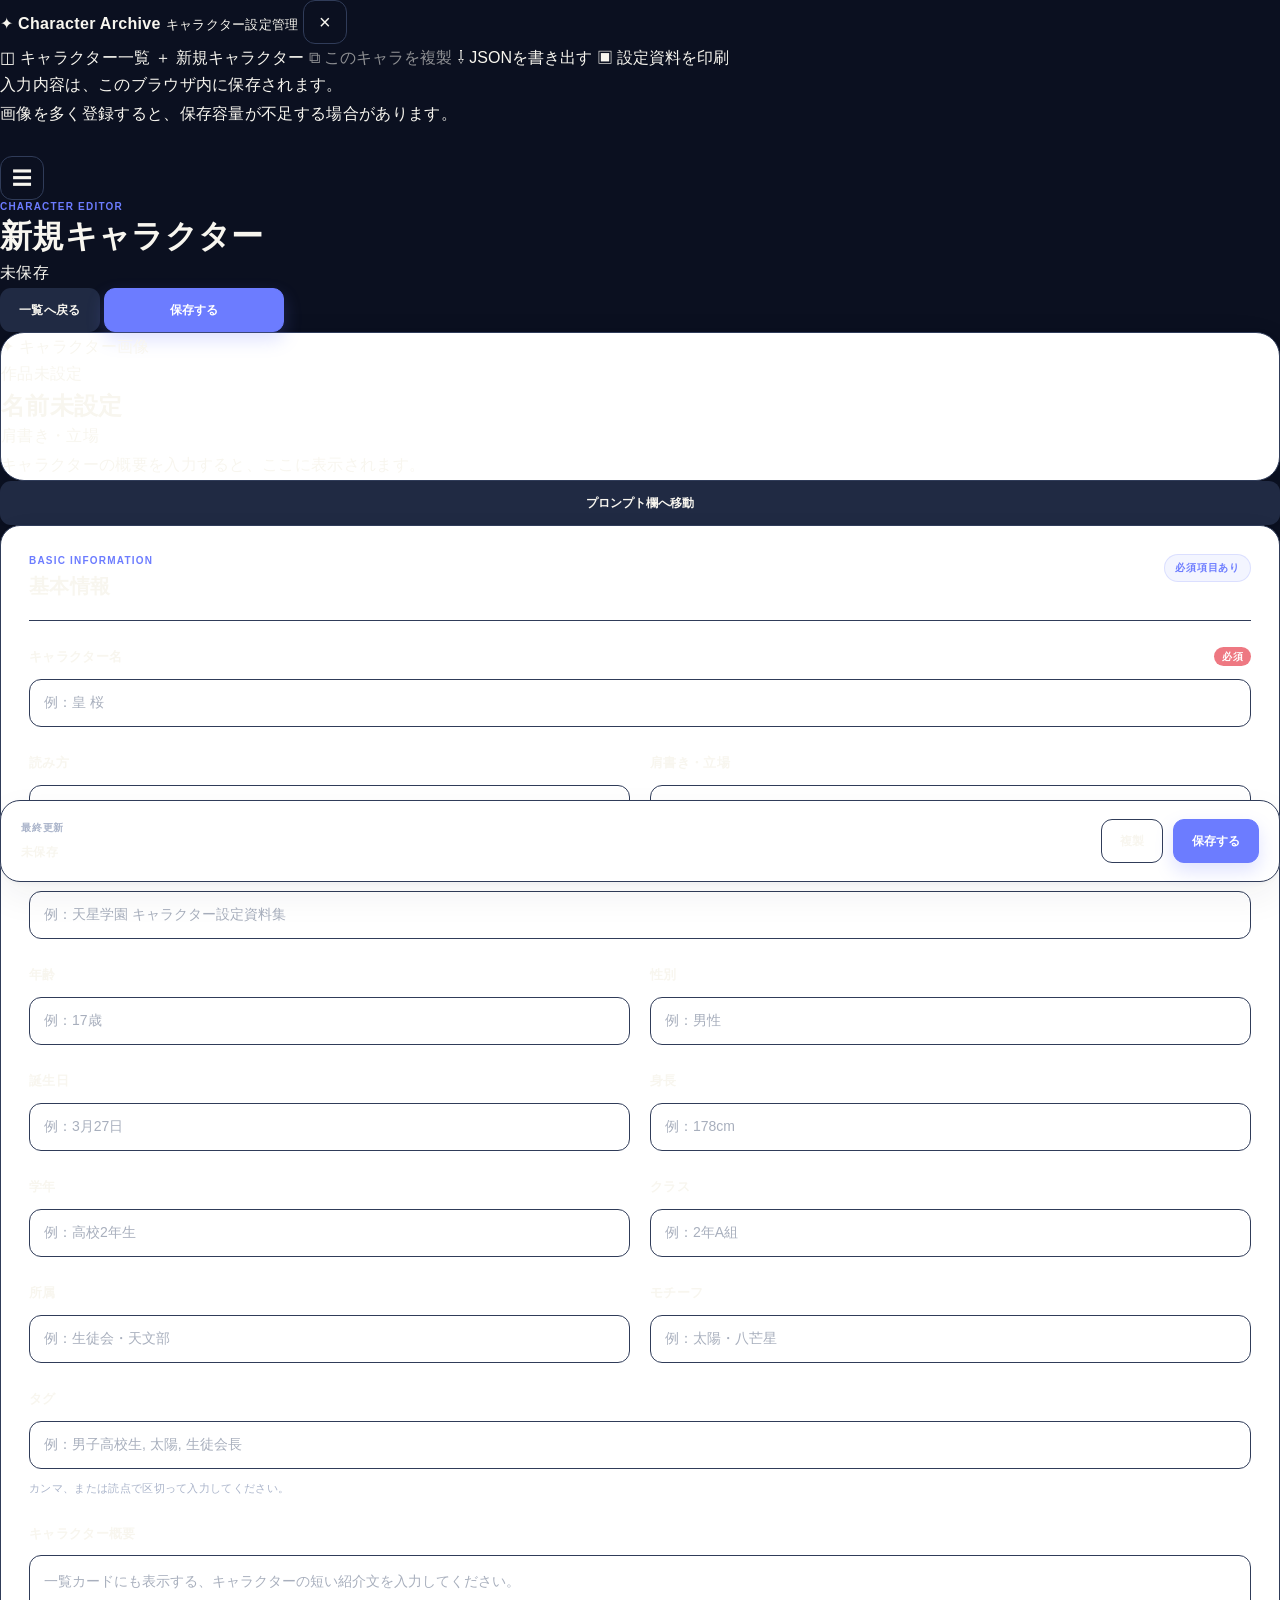
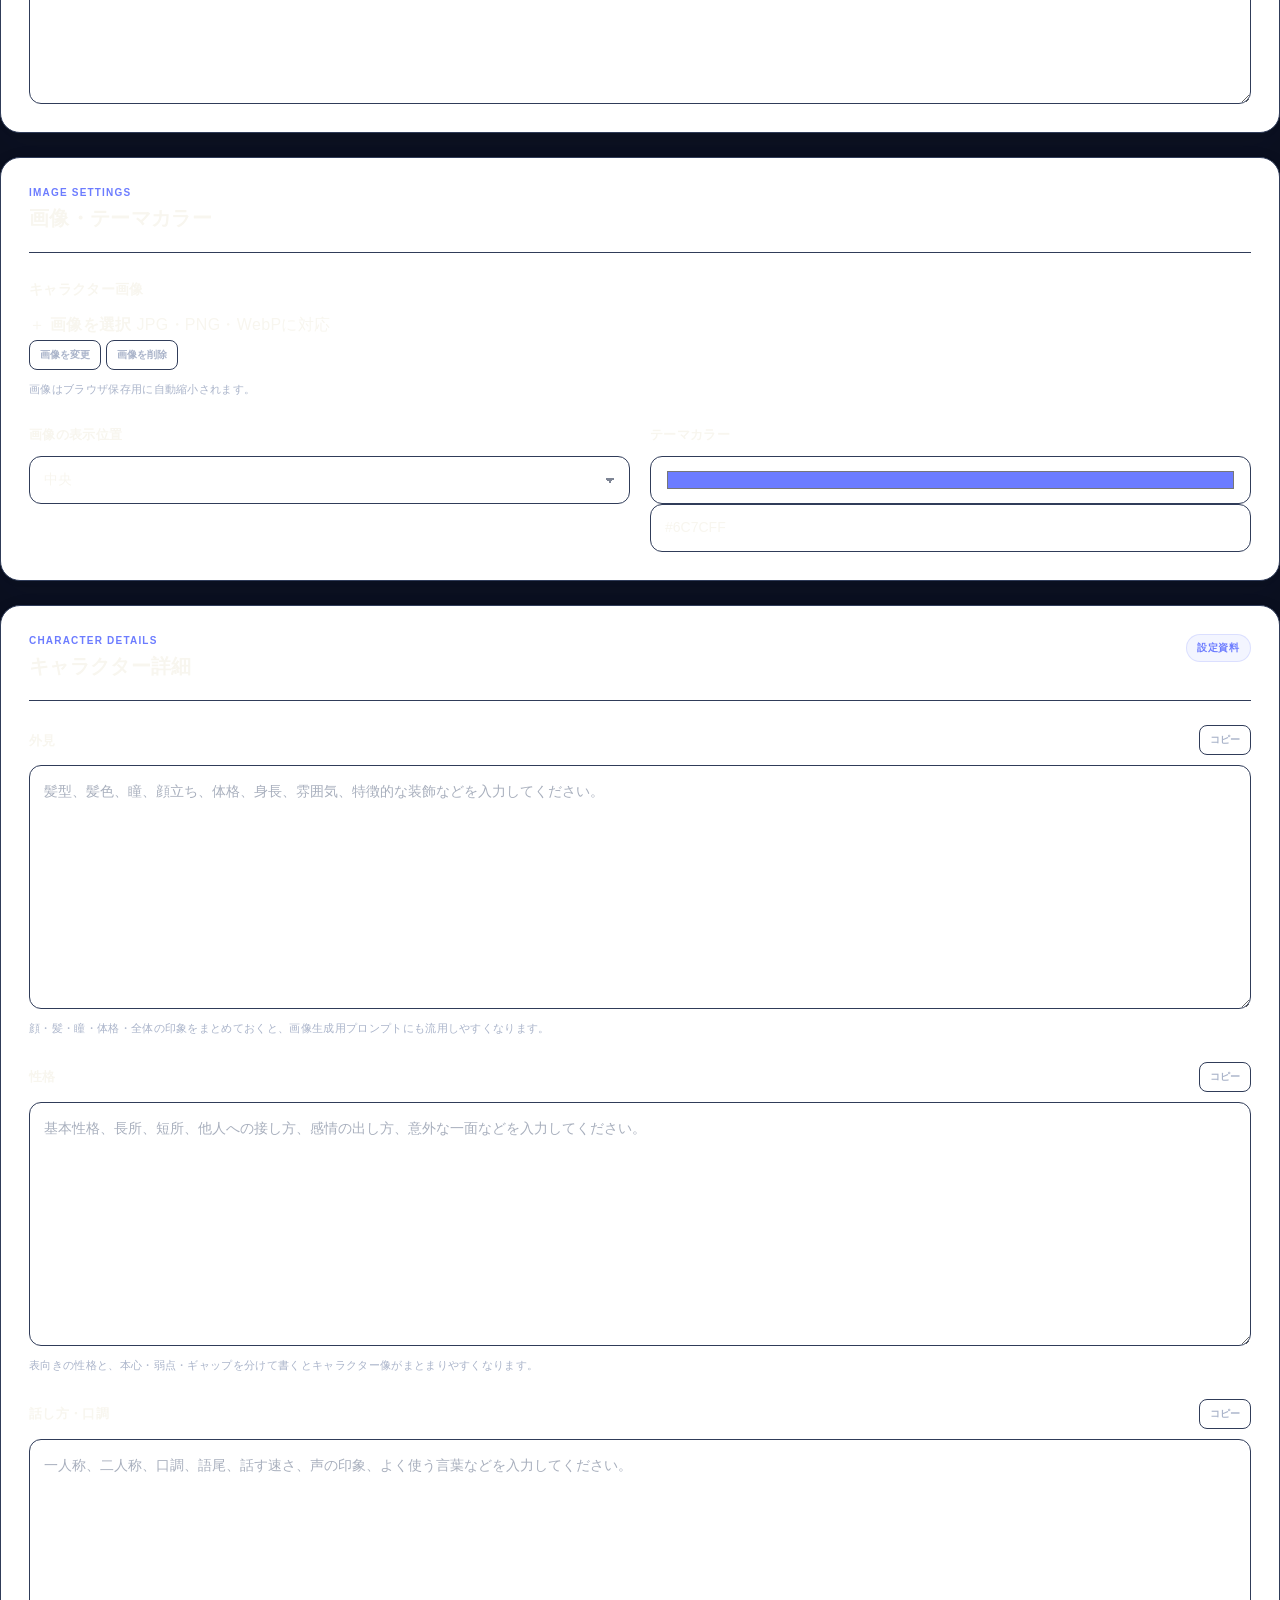
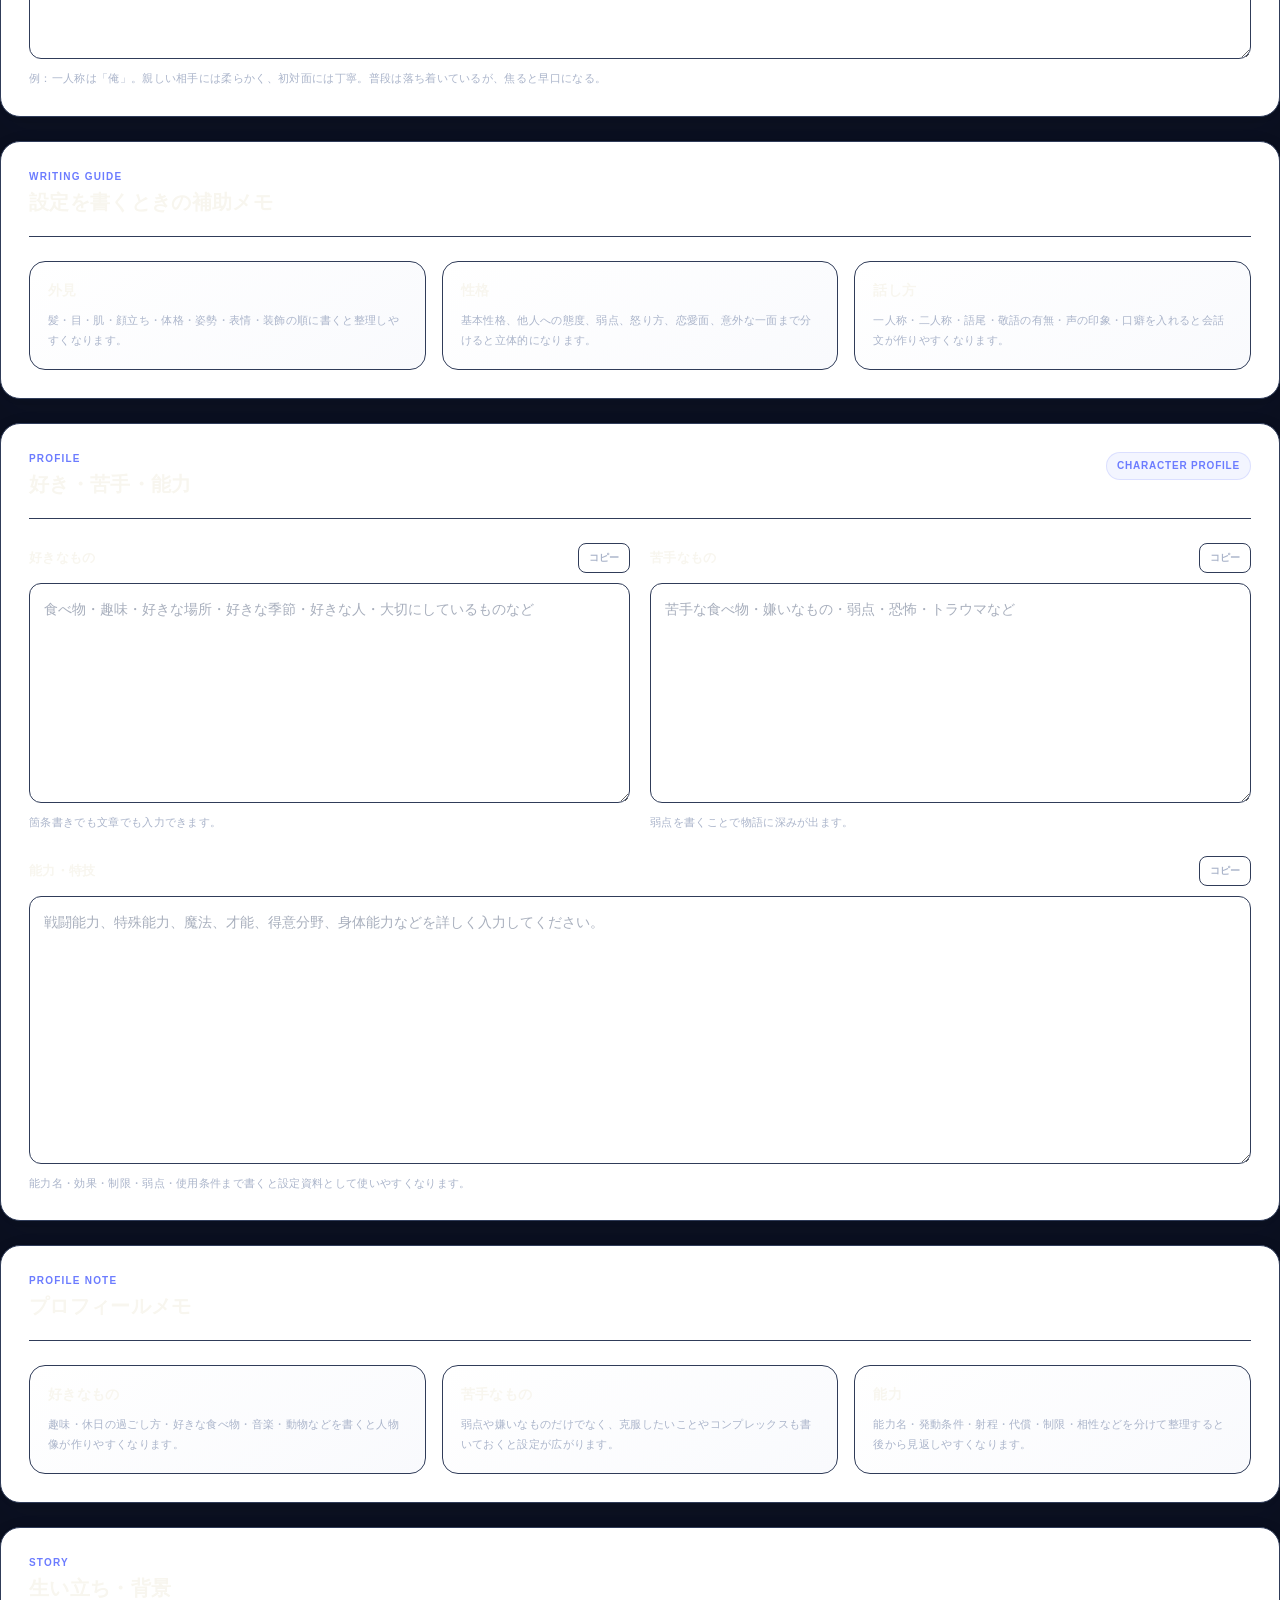
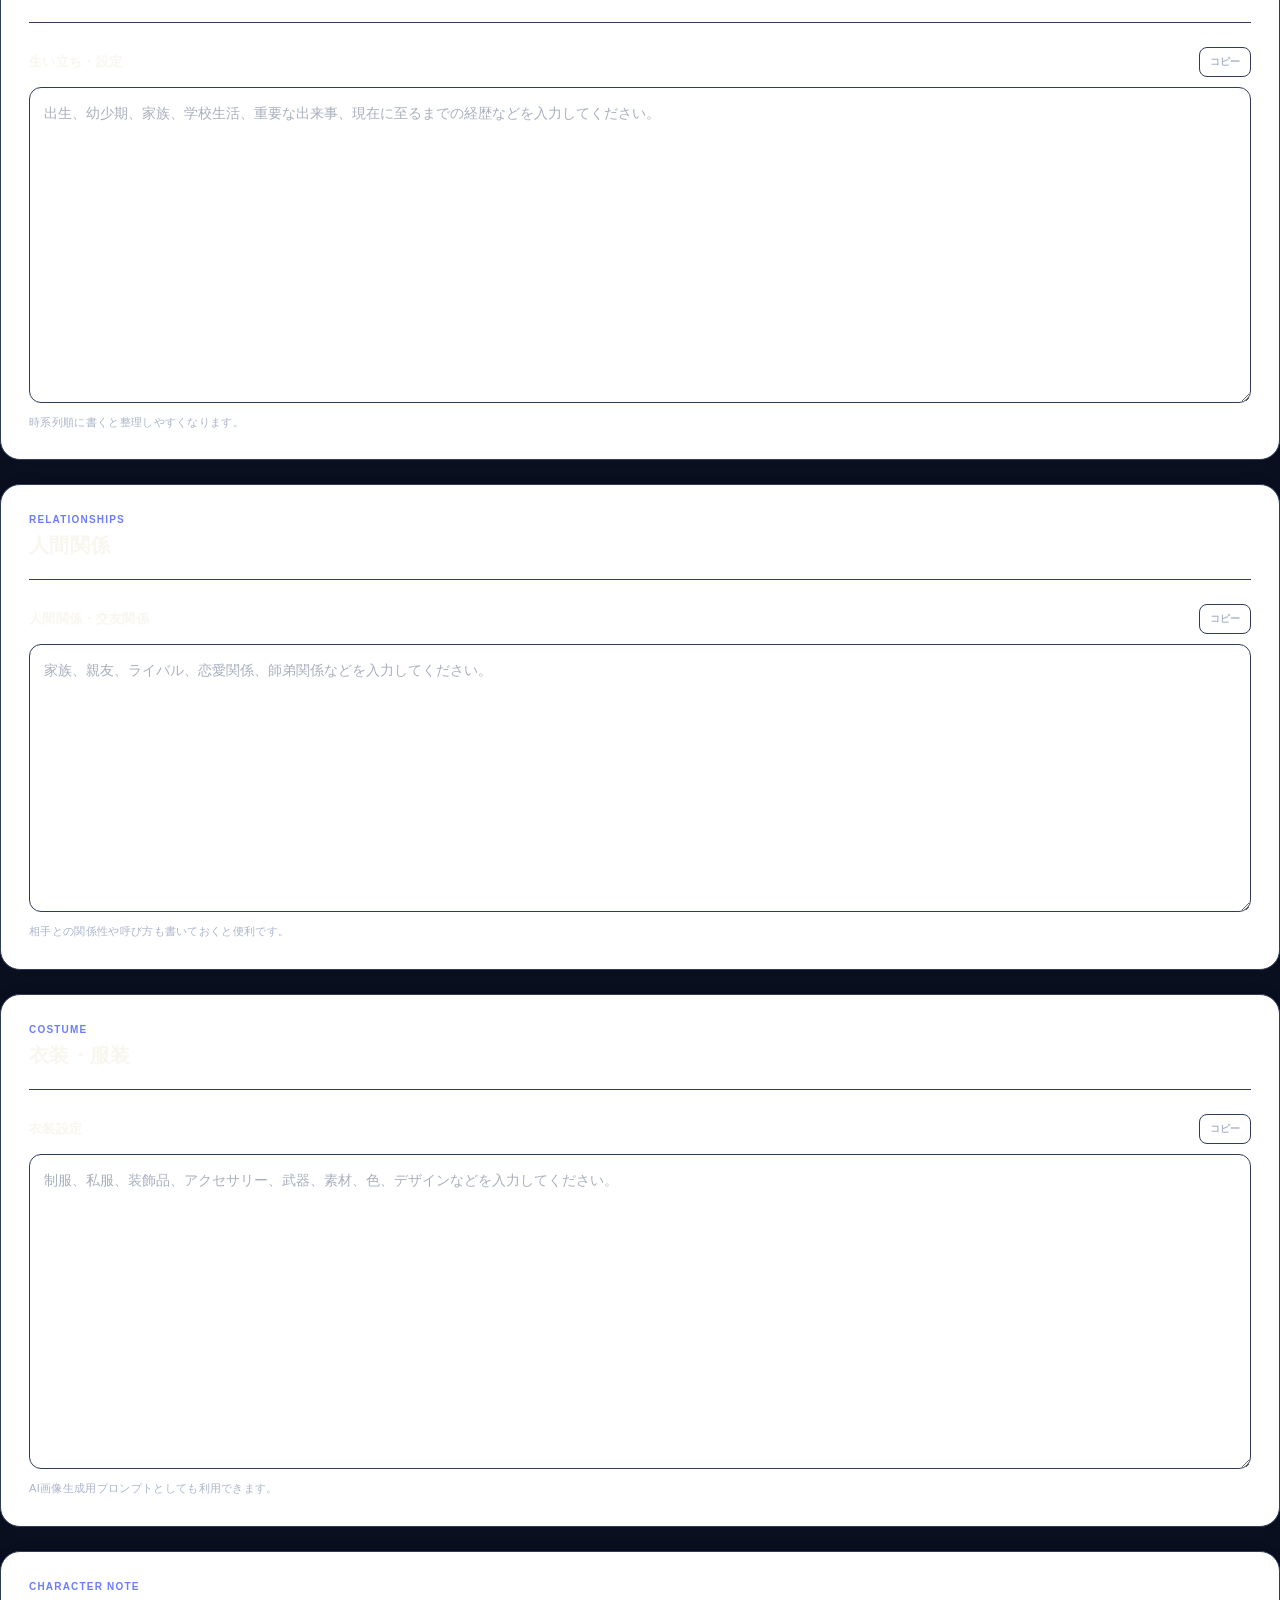
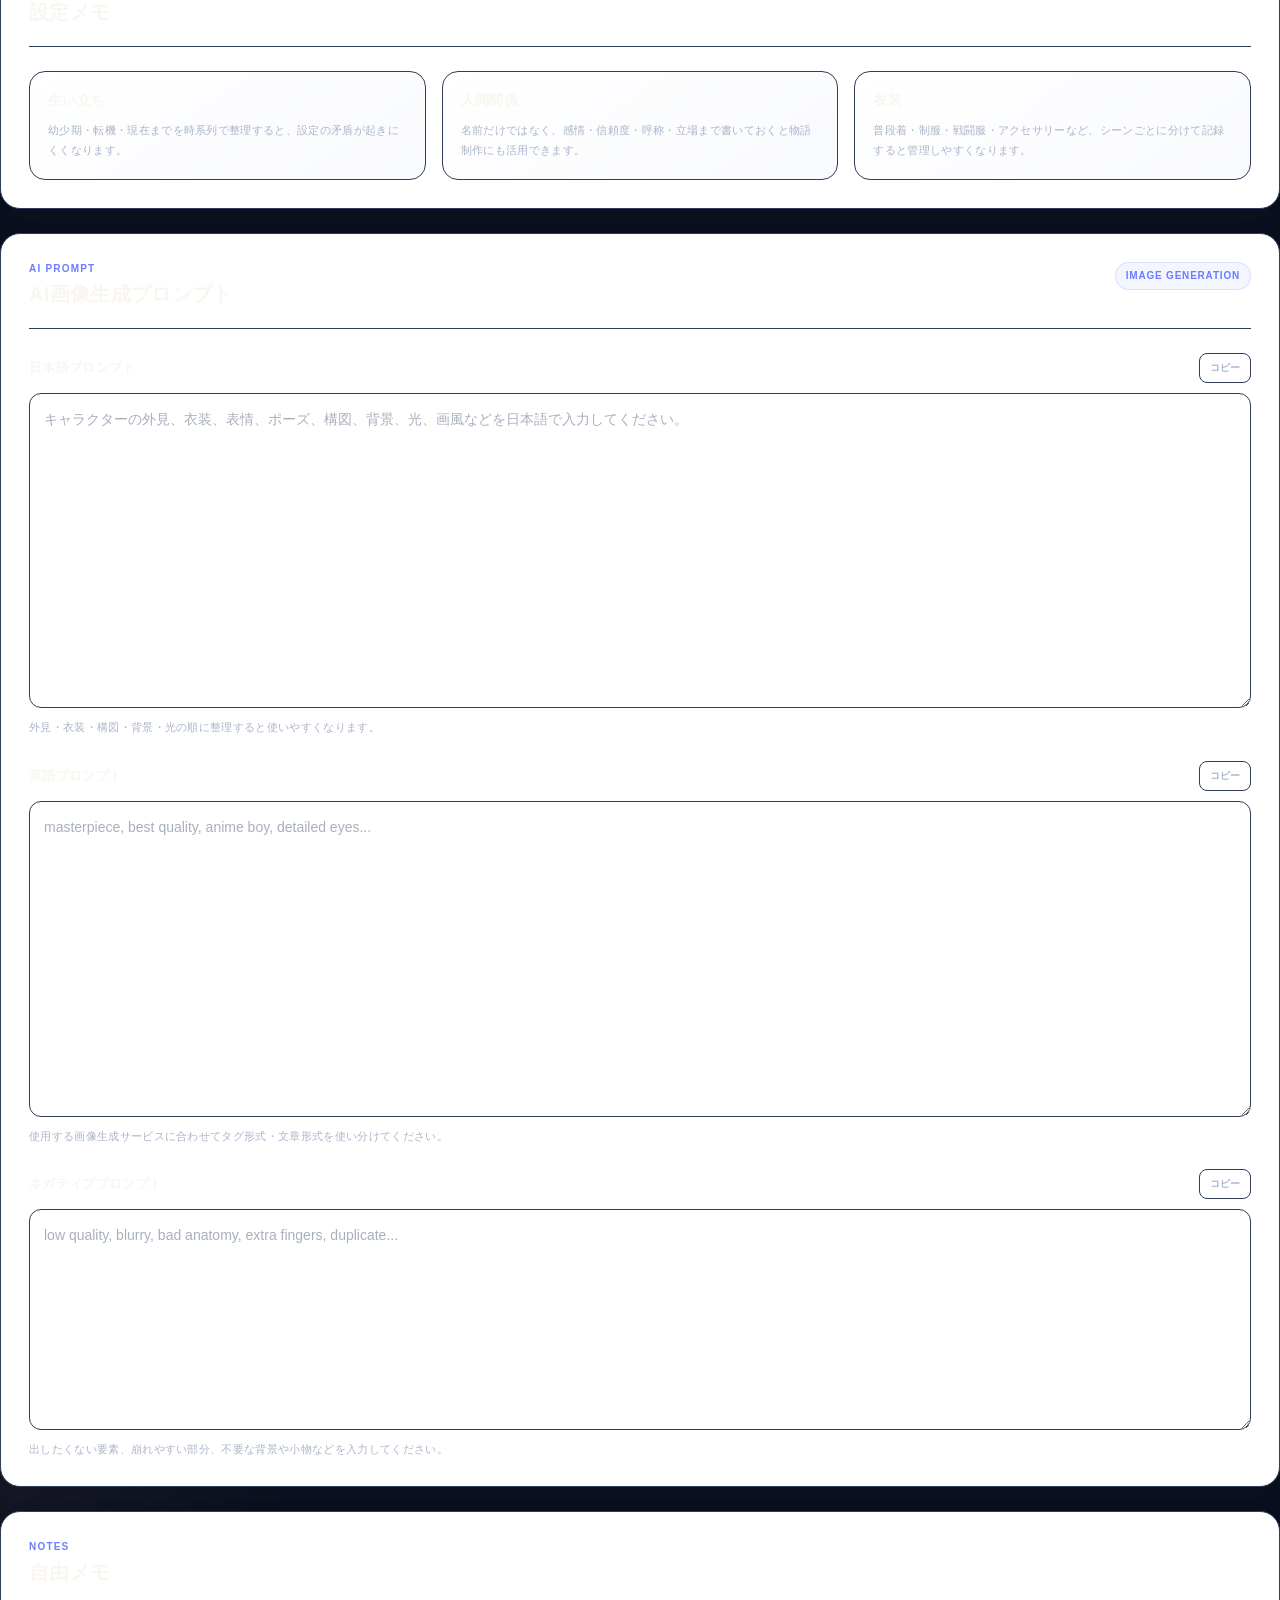
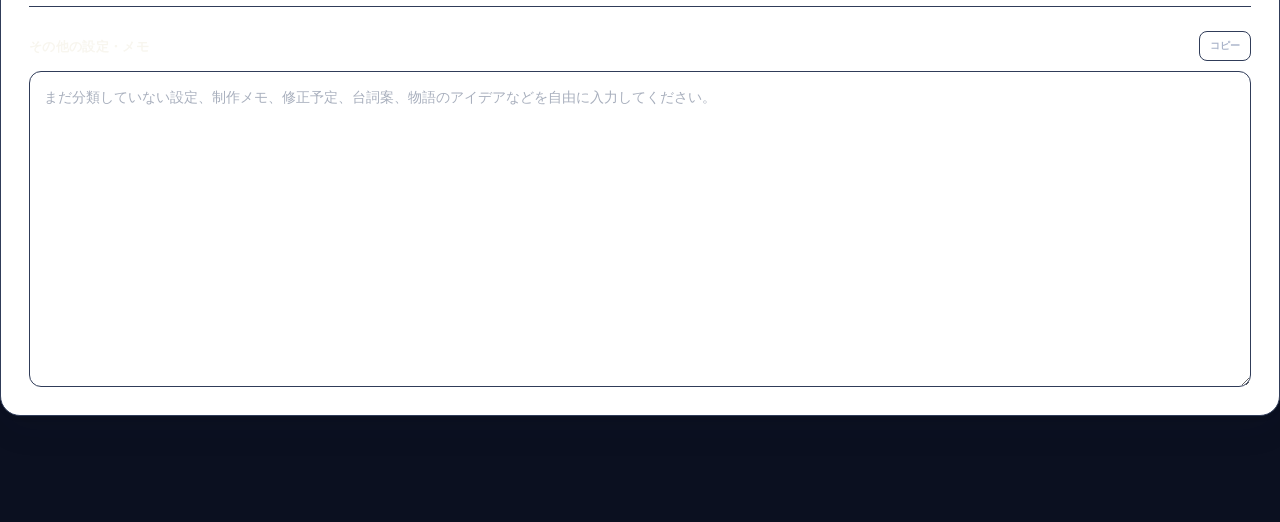
==== character.html @ 27a9863f "Initial commit" ====
<!DOCTYPE html>
<html lang="ja">
<head>
  <meta charset="UTF-8">

  <meta
    name="viewport"
    content="width=device-width, initial-scale=1.0"
  >

  <meta
    name="description"
    content="キャラクター設定を登録・編集・管理するためのローカルWebアプリです。"
  >

  <title>キャラクター編集 | Character Archive</title>

  <link
    rel="stylesheet"
    href="css/reset.css"
  >

  <link
    rel="stylesheet"
    href="css/common.css"
  >

  <link
    rel="stylesheet"
    href="css/character.css"
  >
</head>

<body>
  <div class="app">
    <!-- ======================================
         Sidebar
    ======================================= -->

    <aside
      class="sidebar"
      id="sidebar"
      aria-label="メインメニュー"
    >
      <div class="sidebar__header">
        <a
          class="brand"
          href="index.html"
          aria-label="キャラクター一覧へ戻る"
        >
          <span
            class="brand__mark"
            aria-hidden="true"
          >
            ✦
          </span>

          <span class="brand__text">
            <strong>
              Character Archive
            </strong>

            <small>
              キャラクター設定管理
            </small>
          </span>
        </a>

        <button
          class="icon-button sidebar__close"
          id="sidebarClose"
          type="button"
          aria-label="メニューを閉じる"
        >
          ×
        </button>
      </div>

      <nav class="sidebar__nav">
        <a
          class="sidebar__link"
          href="index.html"
        >
          <span
            class="sidebar__icon"
            aria-hidden="true"
          >
            ◫
          </span>

          <span>
            キャラクター一覧
          </span>
        </a>

        <button
          class="sidebar__link sidebar__button is-active"
          type="button"
          data-new-character
        >
          <span
            class="sidebar__icon"
            aria-hidden="true"
          >
            ＋
          </span>

          <span>
            新規キャラクター
          </span>
        </button>

        <button
          class="sidebar__link sidebar__button"
          id="duplicateButton"
          type="button"
        >
          <span
            class="sidebar__icon"
            aria-hidden="true"
          >
            ⧉
          </span>

          <span>
            このキャラを複製
          </span>
        </button>

        <button
          class="sidebar__link sidebar__button"
          id="exportCharacterButton"
          type="button"
        >
          <span
            class="sidebar__icon"
            aria-hidden="true"
          >
            ⇩
          </span>

          <span>
            JSONを書き出す
          </span>
        </button>

        <button
          class="sidebar__link sidebar__button"
          id="printButton"
          type="button"
        >
          <span
            class="sidebar__icon"
            aria-hidden="true"
          >
            ▣
          </span>

          <span>
            設定資料を印刷
          </span>
        </button>
      </nav>

      <div class="sidebar__note">
        <p>
          入力内容は、このブラウザ内に保存されます。
        </p>

        <p>
          画像を多く登録すると、保存容量が不足する場合があります。
        </p>
      </div>
    </aside>

    <button
      class="sidebar-overlay"
      id="sidebarOverlay"
      type="button"
      aria-label="メニューを閉じる"
    ></button>

    <!-- ======================================
         Main
    ======================================= -->

    <main class="main character-main">
      <!-- ====================================
           Header
      ===================================== -->

      <header class="editor-header">
        <div class="editor-header__left">
          <button
            class="icon-button topbar__menu"
            id="sidebarOpen"
            type="button"
            aria-label="メニューを開く"
          >
            ☰
          </button>

          <div>
            <p class="eyebrow">
              CHARACTER EDITOR
            </p>

            <h1 id="pageTitle">
              新規キャラクター
            </h1>

            <p
              class="editor-header__status"
              id="saveStatus"
              aria-live="polite"
            >
              未保存
            </p>
          </div>
        </div>

        <div class="editor-header__actions">
          <a
            class="button button--secondary"
            href="index.html"
          >
            一覧へ戻る
          </a>

          <button
            class="button button--primary button--large"
            id="saveButton"
            type="submit"
            form="characterForm"
          >
            保存する
          </button>
        </div>
      </header>

      <!-- ====================================
           Editor Layout
      ===================================== -->

      <div class="editor-layout">
        <!-- ==================================
             Preview
        =================================== -->

        <aside class="preview-panel">
          <div class="preview-card card">
            <div class="preview-card__image">
              <img
                id="imagePreview"
                src=""
                alt=""
                hidden
              >

              <div
                class="preview-card__placeholder"
                id="imagePlaceholder"
                aria-hidden="true"
              >
                <span
                  class="preview-card__placeholder-icon"
                  id="previewInitial"
                >
                  ✦
                </span>

                <span>
                  キャラクター画像
                </span>
              </div>

              <span
                class="preview-card__color"
                id="themeColorPreview"
                aria-hidden="true"
              ></span>
            </div>

            <div class="preview-card__body">
              <p
                class="preview-card__work"
                id="workPreview"
              >
                作品未設定
              </p>

              <h2 id="namePreview">
                名前未設定
              </h2>

              <p
                class="preview-card__title"
                id="titlePreview"
              >
                肩書き・立場
              </p>

              <p
                class="preview-card__summary"
                id="summaryPreview"
              >
                キャラクターの概要を入力すると、ここに表示されます。
              </p>

              <div
                class="preview-card__tags"
                id="tagPreview"
              ></div>
            </div>
          </div>

          <div class="preview-actions">
            <button
              class="button button--secondary w-full"
              id="scrollToPromptButton"
              type="button"
            >
              プロンプト欄へ移動
            </button>
          </div>
        </aside>

        <!-- ==================================
             Form
        =================================== -->

        <form
          class="character-form"
          id="characterForm"
          novalidate
        >
          <input
            id="characterId"
            name="id"
            type="hidden"
          >

          <!-- ================================
               Basic Information
          ================================= -->

          <section
            class="form-section card"
            id="basicSection"
          >
            <div class="form-section__header">
              <div>
                <p class="eyebrow">
                  BASIC INFORMATION
                </p>

                <h2>
                  基本情報
                </h2>
              </div>

              <span class="badge badge--gold">
                必須項目あり
              </span>
            </div>

            <div class="form-grid">
              <div class="field form-grid__wide">
                <label
                  class="field__label"
                  for="name"
                >
                  <span>
                    キャラクター名
                  </span>

                  <em>
                    必須
                  </em>
                </label>

                <input
                  id="name"
                  name="name"
                  type="text"
                  maxlength="100"
                  autocomplete="off"
                  placeholder="例：皇 桜"
                  required
                >

                <p
                  class="field__error"
                  id="nameError"
                  hidden
                >
                  キャラクター名を入力してください。
                </p>
              </div>

              <div class="field">
                <label
                  class="field__label"
                  for="reading"
                >
                  読み方
                </label>

                <input
                  id="reading"
                  name="reading"
                  type="text"
                  maxlength="100"
                  autocomplete="off"
                  placeholder="例：すめらぎ さくら"
                >
              </div>

              <div class="field">
                <label
                  class="field__label"
                  for="title"
                >
                  肩書き・立場
                </label>

                <input
                  id="title"
                  name="title"
                  type="text"
                  maxlength="120"
                  autocomplete="off"
                  placeholder="例：天星学園 2年生"
                >
              </div>

              <div class="field form-grid__wide">
                <label
                  class="field__label"
                  for="work"
                >
                  作品・シリーズ名
                </label>

                <input
                  id="work"
                  name="work"
                  type="text"
                  maxlength="120"
                  autocomplete="off"
                  placeholder="例：天星学園 キャラクター設定資料集"
                >
              </div>

              <div class="field">
                <label
                  class="field__label"
                  for="age"
                >
                  年齢
                </label>

                <input
                  id="age"
                  name="age"
                  type="text"
                  maxlength="30"
                  autocomplete="off"
                  placeholder="例：17歳"
                >
              </div>

              <div class="field">
                <label
                  class="field__label"
                  for="gender"
                >
                  性別
                </label>

                <input
                  id="gender"
                  name="gender"
                  type="text"
                  maxlength="50"
                  autocomplete="off"
                  placeholder="例：男性"
                >
              </div>

              <div class="field">
                <label
                  class="field__label"
                  for="birthday"
                >
                  誕生日
                </label>

                <input
                  id="birthday"
                  name="birthday"
                  type="text"
                  maxlength="50"
                  autocomplete="off"
                  placeholder="例：3月27日"
                >
              </div>

              <div class="field">
                <label
                  class="field__label"
                  for="height"
                >
                  身長
                </label>

                <input
                  id="height"
                  name="height"
                  type="text"
                  maxlength="50"
                  autocomplete="off"
                  placeholder="例：178cm"
                >
              </div>

              <div class="field">
                <label
                  class="field__label"
                  for="schoolYear"
                >
                  学年
                </label>

                <input
                  id="schoolYear"
                  name="schoolYear"
                  type="text"
                  maxlength="50"
                  autocomplete="off"
                  placeholder="例：高校2年生"
                >
              </div>

              <div class="field">
                <label
                  class="field__label"
                  for="className"
                >
                  クラス
                </label>

                <input
                  id="className"
                  name="className"
                  type="text"
                  maxlength="50"
                  autocomplete="off"
                  placeholder="例：2年A組"
                >
              </div>

              <div class="field">
                <label
                  class="field__label"
                  for="affiliation"
                >
                  所属
                </label>

                <input
                  id="affiliation"
                  name="affiliation"
                  type="text"
                  maxlength="100"
                  autocomplete="off"
                  placeholder="例：生徒会・天文部"
                >
              </div>

              <div class="field">
                <label
                  class="field__label"
                  for="motif"
                >
                  モチーフ
                </label>

                <input
                  id="motif"
                  name="motif"
                  type="text"
                  maxlength="100"
                  autocomplete="off"
                  placeholder="例：太陽・八芒星"
                >
              </div>

              <div class="field form-grid__wide">
                <label
                  class="field__label"
                  for="tags"
                >
                  タグ
                </label>

                <input
                  id="tags"
                  name="tags"
                  type="text"
                  maxlength="300"
                  autocomplete="off"
                  placeholder="例：男子高校生, 太陽, 生徒会長"
                >

                <p class="field__note">
                  カンマ、または読点で区切って入力してください。
                </p>
              </div>

              <div class="field form-grid__wide">
                <label
                  class="field__label"
                  for="summary"
                >
                  キャラクター概要
                </label>

                <textarea
                  id="summary"
                  name="summary"
                  rows="5"
                  maxlength="1000"
                  placeholder="一覧カードにも表示する、キャラクターの短い紹介文を入力してください。"
                ></textarea>
              </div>
            </div>
          </section>

          <!-- ================================
               Image Settings
          ================================= -->

          <section
            class="form-section card"
            id="imageSection"
          >
            <div class="form-section__header">
              <div>
                <p class="eyebrow">
                  IMAGE SETTINGS
                </p>

                <h2>
                  画像・テーマカラー
                </h2>
              </div>
            </div>

            <div class="form-grid">
              <div class="field form-grid__wide">
                <span class="field__label">
                  キャラクター画像
                </span>

                <div class="image-uploader">
                  <label
                    class="image-uploader__dropzone"
                    id="imageDropzone"
                    for="imageInput"
                  >
                    <span
                      class="image-uploader__icon"
                      aria-hidden="true"
                    >
                      ＋
                    </span>

                    <strong>
                      画像を選択
                    </strong>

                    <span>
                      JPG・PNG・WebPに対応
                    </span>
                  </label>

                  <input
                    id="imageInput"
                    name="imageFile"
                    type="file"
                    accept="image/jpeg,image/png,image/webp"
                    hidden
                  >

                  <div class="image-uploader__actions">
                    <button
                      class="mini-button"
                      id="changeImageButton"
                      type="button"
                    >
                      画像を変更
                    </button>

                    <button
                      class="mini-button"
                      id="removeImageButton"
                      type="button"
                    >
                      画像を削除
                    </button>
                  </div>
                </div>

                <input
                  id="image"
                  name="image"
                  type="hidden"
                >

                <p class="field__note">
                  画像はブラウザ保存用に自動縮小されます。
                </p>
              </div>

              <div class="field">
                <label
                  class="field__label"
                  for="imagePosition"
                >
                  画像の表示位置
                </label>

                <select
                  id="imagePosition"
                  name="imagePosition"
                >
                  <option value="center">
                    中央
                  </option>

                  <option value="center top">
                    上寄せ
                  </option>

                  <option value="center bottom">
                    下寄せ
                  </option>

                  <option value="left center">
                    左寄せ
                  </option>

                  <option value="right center">
                    右寄せ
                  </option>
                </select>
              </div>

              <div class="field">
                <label
                  class="field__label"
                  for="themeColor"
                >
                  テーマカラー
                </label>

                <div class="color-field">
                  <input
                    id="themeColorPicker"
                    type="color"
                    value="#738cff"
                    aria-label="テーマカラーを選択"
                  >

                  <input
                    id="themeColor"
                    name="themeColor"
                    type="text"
                    maxlength="7"
                    value="#738cff"
                    pattern="^#[0-9A-Fa-f]{6}$"
                    placeholder="#738cff"
                  >
                </div>

                <p
                  class="field__error"
                  id="themeColorError"
                  hidden
                >
                  6桁のHEXカラーコードを入力してください。
                </p>
              </div>
            </div>
          </section>
                    <!-- ================================
               Character Details
          ================================= -->

          <section
            class="form-section card"
            id="detailsSection"
          >
            <div class="form-section__header">
              <div>
                <p class="eyebrow">
                  CHARACTER DETAILS
                </p>

                <h2>
                  キャラクター詳細
                </h2>
              </div>

              <span class="badge">
                設定資料
              </span>
            </div>

            <div class="form-grid">
              <!-- ============================
                   Appearance
              ============================= -->

              <div class="field form-grid__wide">
                <div class="field__label field__label--action">
                  <label for="appearance">
                    外見
                  </label>

                  <button
                    class="mini-button"
                    type="button"
                    data-copy-target="appearance"
                  >
                    コピー
                  </button>
                </div>

                <textarea
                  id="appearance"
                  name="appearance"
                  rows="9"
                  maxlength="5000"
                  placeholder="髪型、髪色、瞳、顔立ち、体格、身長、雰囲気、特徴的な装飾などを入力してください。"
                ></textarea>

                <p class="field__note">
                  顔・髪・瞳・体格・全体の印象をまとめておくと、画像生成用プロンプトにも流用しやすくなります。
                </p>
              </div>

              <!-- ============================
                   Personality
              ============================= -->

              <div class="field form-grid__wide">
                <div class="field__label field__label--action">
                  <label for="personality">
                    性格
                  </label>

                  <button
                    class="mini-button"
                    type="button"
                    data-copy-target="personality"
                  >
                    コピー
                  </button>
                </div>

                <textarea
                  id="personality"
                  name="personality"
                  rows="9"
                  maxlength="5000"
                  placeholder="基本性格、長所、短所、他人への接し方、感情の出し方、意外な一面などを入力してください。"
                ></textarea>

                <p class="field__note">
                  表向きの性格と、本心・弱点・ギャップを分けて書くとキャラクター像がまとまりやすくなります。
                </p>
              </div>

              <!-- ============================
                   Speech
              ============================= -->

              <div class="field form-grid__wide">
                <div class="field__label field__label--action">
                  <label for="speech">
                    話し方・口調
                  </label>

                  <button
                    class="mini-button"
                    type="button"
                    data-copy-target="speech"
                  >
                    コピー
                  </button>
                </div>

                <textarea
                  id="speech"
                  name="speech"
                  rows="8"
                  maxlength="4000"
                  placeholder="一人称、二人称、口調、語尾、話す速さ、声の印象、よく使う言葉などを入力してください。"
                ></textarea>

                <p class="field__note">
                  例：一人称は「俺」。親しい相手には柔らかく、初対面には丁寧。普段は落ち着いているが、焦ると早口になる。
                </p>
              </div>
            </div>
          </section>

          <!-- ================================
               Detail Assist
          ================================= -->

          <section class="form-section card">
            <div class="form-section__header">
              <div>
                <p class="eyebrow">
                  WRITING GUIDE
                </p>

                <h2>
                  設定を書くときの補助メモ
                </h2>
              </div>
            </div>

            <div class="guide-grid">
              <article class="guide-card">
                <h3>
                  外見
                </h3>

                <p>
                  髪・目・肌・顔立ち・体格・姿勢・表情・装飾の順に書くと整理しやすくなります。
                </p>
              </article>

              <article class="guide-card">
                <h3>
                  性格
                </h3>

                <p>
                  基本性格、他人への態度、弱点、怒り方、恋愛面、意外な一面まで分けると立体的になります。
                </p>
              </article>

              <article class="guide-card">
                <h3>
                  話し方
                </h3>

                <p>
                  一人称・二人称・語尾・敬語の有無・声の印象・口癖を入れると会話文が作りやすくなります。
                </p>
              </article>
            </div>
          </section>
                    <!-- ================================
               Profile
          ================================= -->

          <section
            class="form-section card"
            id="profileSection"
          >
            <div class="form-section__header">
              <div>
                <p class="eyebrow">
                  PROFILE
                </p>

                <h2>
                  好き・苦手・能力
                </h2>
              </div>

              <span class="badge">
                CHARACTER PROFILE
              </span>
            </div>

            <div class="form-grid">
              <!-- ============================
                   Likes
              ============================= -->

              <div class="field">
                <div class="field__label field__label--action">
                  <label for="likes">
                    好きなもの
                  </label>

                  <button
                    class="mini-button"
                    type="button"
                    data-copy-target="likes"
                  >
                    コピー
                  </button>
                </div>

                <textarea
                  id="likes"
                  name="likes"
                  rows="8"
                  maxlength="3000"
                  placeholder="食べ物・趣味・好きな場所・好きな季節・好きな人・大切にしているものなど"
                ></textarea>

                <p class="field__note">
                  箇条書きでも文章でも入力できます。
                </p>
              </div>

              <!-- ============================
                   Dislikes
              ============================= -->

              <div class="field">
                <div class="field__label field__label--action">
                  <label for="dislikes">
                    苦手なもの
                  </label>

                  <button
                    class="mini-button"
                    type="button"
                    data-copy-target="dislikes"
                  >
                    コピー
                  </button>
                </div>

                <textarea
                  id="dislikes"
                  name="dislikes"
                  rows="8"
                  maxlength="3000"
                  placeholder="苦手な食べ物・嫌いなもの・弱点・恐怖・トラウマなど"
                ></textarea>

                <p class="field__note">
                  弱点を書くことで物語に深みが出ます。
                </p>
              </div>

              <!-- ============================
                   Ability
              ============================= -->

              <div class="field form-grid__wide">
                <div class="field__label field__label--action">
                  <label for="abilities">
                    能力・特技
                  </label>

                  <button
                    class="mini-button"
                    type="button"
                    data-copy-target="abilities"
                  >
                    コピー
                  </button>
                </div>

                <textarea
                  id="abilities"
                  name="abilities"
                  rows="10"
                  maxlength="6000"
                  placeholder="戦闘能力、特殊能力、魔法、才能、得意分野、身体能力などを詳しく入力してください。"
                ></textarea>

                <p class="field__note">
                  能力名・効果・制限・弱点・使用条件まで書くと設定資料として使いやすくなります。
                </p>
              </div>
            </div>
          </section>

          <!-- ================================
               Profile Memo
          ================================= -->

          <section class="form-section card">
            <div class="form-section__header">
              <div>
                <p class="eyebrow">
                  PROFILE NOTE
                </p>

                <h2>
                  プロフィールメモ
                </h2>
              </div>
            </div>

            <div class="guide-grid">
              <article class="guide-card">
                <h3>
                  好きなもの
                </h3>

                <p>
                  趣味・休日の過ごし方・好きな食べ物・音楽・動物などを書くと人物像が作りやすくなります。
                </p>
              </article>

              <article class="guide-card">
                <h3>
                  苦手なもの
                </h3>

                <p>
                  弱点や嫌いなものだけでなく、克服したいことやコンプレックスも書いておくと設定が広がります。
                </p>
              </article>

              <article class="guide-card">
                <h3>
                  能力
                </h3>

                <p>
                  能力名・発動条件・射程・代償・制限・相性などを分けて整理すると後から見返しやすくなります。
                </p>
              </article>
            </div>
          </section>
                    <!-- ================================
               Story
          ================================= -->

          <section
            class="form-section card"
            id="storySection"
          >
            <div class="form-section__header">
              <div>
                <p class="eyebrow">
                  STORY
                </p>

                <h2>
                  生い立ち・背景
                </h2>
              </div>
            </div>

            <div class="form-grid">
              <div class="field form-grid__wide">
                <div class="field__label field__label--action">
                  <label for="background">
                    生い立ち・設定
                  </label>

                  <button
                    class="mini-button"
                    type="button"
                    data-copy-target="background"
                  >
                    コピー
                  </button>
                </div>

                <textarea
                  id="background"
                  name="background"
                  rows="12"
                  maxlength="10000"
                  placeholder="出生、幼少期、家族、学校生活、重要な出来事、現在に至るまでの経歴などを入力してください。"
                ></textarea>

                <p class="field__note">
                  時系列順に書くと整理しやすくなります。
                </p>
              </div>
            </div>
          </section>

          <!-- ================================
               Relationships
          ================================= -->

          <section
            class="form-section card"
            id="relationshipSection"
          >
            <div class="form-section__header">
              <div>
                <p class="eyebrow">
                  RELATIONSHIPS
                </p>

                <h2>
                  人間関係
                </h2>
              </div>
            </div>

            <div class="form-grid">
              <div class="field form-grid__wide">
                <div class="field__label field__label--action">
                  <label for="relationships">
                    人間関係・交友関係
                  </label>

                  <button
                    class="mini-button"
                    type="button"
                    data-copy-target="relationships"
                  >
                    コピー
                  </button>
                </div>

                <textarea
                  id="relationships"
                  name="relationships"
                  rows="10"
                  maxlength="8000"
                  placeholder="家族、親友、ライバル、恋愛関係、師弟関係などを入力してください。"
                ></textarea>

                <p class="field__note">
                  相手との関係性や呼び方も書いておくと便利です。
                </p>
              </div>
            </div>
          </section>

          <!-- ================================
               Costume
          ================================= -->

          <section
            class="form-section card"
            id="costumeSection"
          >
            <div class="form-section__header">
              <div>
                <p class="eyebrow">
                  COSTUME
                </p>

                <h2>
                  衣装・服装
                </h2>
              </div>
            </div>

            <div class="form-grid">
              <div class="field form-grid__wide">
                <div class="field__label field__label--action">
                  <label for="costume">
                    衣装設定
                  </label>

                  <button
                    class="mini-button"
                    type="button"
                    data-copy-target="costume"
                  >
                    コピー
                  </button>
                </div>

                <textarea
                  id="costume"
                  name="costume"
                  rows="12"
                  maxlength="8000"
                  placeholder="制服、私服、装飾品、アクセサリー、武器、素材、色、デザインなどを入力してください。"
                ></textarea>

                <p class="field__note">
                  AI画像生成用プロンプトとしても利用できます。
                </p>
              </div>
            </div>
          </section>

          <!-- ================================
               Character Memo
          ================================= -->

          <section class="form-section card">
            <div class="form-section__header">
              <div>
                <p class="eyebrow">
                  CHARACTER NOTE
                </p>

                <h2>
                  設定メモ
                </h2>
              </div>
            </div>

            <div class="guide-grid">
              <article class="guide-card">
                <h3>
                  生い立ち
                </h3>

                <p>
                  幼少期・転機・現在までを時系列で整理すると、設定の矛盾が起きにくくなります。
                </p>
              </article>

              <article class="guide-card">
                <h3>
                  人間関係
                </h3>

                <p>
                  名前だけではなく、感情・信頼度・呼称・立場まで書いておくと物語制作にも活用できます。
                </p>
              </article>

              <article class="guide-card">
                <h3>
                  衣装
                </h3>

                <p>
                  普段着・制服・戦闘服・アクセサリーなど、シーンごとに分けて記録すると管理しやすくなります。
                </p>
              </article>
            </div>
          </section>
                    <!-- ================================
               AI Prompt
          ================================= -->

          <section
            class="form-section card"
            id="promptSection"
          >
            <div class="form-section__header">
              <div>
                <p class="eyebrow">
                  AI PROMPT
                </p>

                <h2>
                  AI画像生成プロンプト
                </h2>
              </div>

              <span class="badge">
                IMAGE GENERATION
              </span>
            </div>

            <div class="form-grid">
              <!-- Japanese Prompt -->

              <div class="field form-grid__wide">
                <div class="field__label field__label--action">
                  <label for="promptJa">
                    日本語プロンプト
                  </label>

                  <button
                    class="mini-button"
                    type="button"
                    data-copy-target="promptJa"
                  >
                    コピー
                  </button>
                </div>

                <textarea
                  id="promptJa"
                  name="promptJa"
                  rows="12"
                  maxlength="12000"
                  placeholder="キャラクターの外見、衣装、表情、ポーズ、構図、背景、光、画風などを日本語で入力してください。"
                ></textarea>

                <p class="field__note">
                  外見・衣装・構図・背景・光の順に整理すると使いやすくなります。
                </p>
              </div>

              <!-- English Prompt -->

              <div class="field form-grid__wide">
                <div class="field__label field__label--action">
                  <label for="promptEn">
                    英語プロンプト
                  </label>

                  <button
                    class="mini-button"
                    type="button"
                    data-copy-target="promptEn"
                  >
                    コピー
                  </button>
                </div>

                <textarea
                  id="promptEn"
                  name="promptEn"
                  rows="12"
                  maxlength="12000"
                  placeholder="masterpiece, best quality, anime boy, detailed eyes..."
                ></textarea>

                <p class="field__note">
                  使用する画像生成サービスに合わせてタグ形式・文章形式を使い分けてください。
                </p>
              </div>

              <!-- Negative Prompt -->

              <div class="field form-grid__wide">
                <div class="field__label field__label--action">
                  <label for="negativePrompt">
                    ネガティブプロンプト
                  </label>

                  <button
                    class="mini-button"
                    type="button"
                    data-copy-target="negativePrompt"
                  >
                    コピー
                  </button>
                </div>

                <textarea
                  id="negativePrompt"
                  name="negativePrompt"
                  rows="8"
                  maxlength="8000"
                  placeholder="low quality, blurry, bad anatomy, extra fingers, duplicate..."
                ></textarea>

                <p class="field__note">
                  出したくない要素、崩れやすい部分、不要な背景や小物などを入力してください。
                </p>
              </div>
            </div>
          </section>

          <!-- ================================
               Free Notes
          ================================= -->

          <section
            class="form-section card"
            id="notesSection"
          >
            <div class="form-section__header">
              <div>
                <p class="eyebrow">
                  NOTES
                </p>

                <h2>
                  自由メモ
                </h2>
              </div>
            </div>

            <div class="form-grid">
              <div class="field form-grid__wide">
                <div class="field__label field__label--action">
                  <label for="notes">
                    その他の設定・メモ
                  </label>

                  <button
                    class="mini-button"
                    type="button"
                    data-copy-target="notes"
                  >
                    コピー
                  </button>
                </div>

                <textarea
                  id="notes"
                  name="notes"
                  rows="12"
                  maxlength="12000"
                  placeholder="まだ分類していない設定、制作メモ、修正予定、台詞案、物語のアイデアなどを自由に入力してください。"
                ></textarea>
              </div>
            </div>
          </section>

          <!-- ================================
               Save Actions
          ================================= -->

          <section class="form-actions card">
            <div class="form-actions__status">
              <p class="form-actions__label">
                最終更新
              </p>

              <p
                class="form-actions__date"
                id="updatedAt"
              >
                未保存
              </p>
            </div>

            <div class="form-actions__buttons">
              <button
                class="button button--sub"
                id="duplicateButton"
                type="button"
              >
                複製
              </button>

              <button
                class="button button--danger"
                id="deleteButton"
                type="button"
                hidden
              >
                削除
              </button>

              <button
                class="button button--primary"
                id="saveButton"
                type="submit"
              >
                保存する
              </button>
            </div>
          </section>
        </form>
      </div>
    </main>
  </div>

  <!-- ================================
       Toast
  ================================= -->

  <div
    class="toast"
    id="toast"
    role="status"
    aria-live="polite"
    hidden
  >
    <p id="toastMessage">
      保存しました。
    </p>
  </div>

  <!-- ================================
       Delete Dialog
  ================================= -->

  <dialog
    class="dialog"
    id="deleteDialog"
  >
    <div class="dialog__inner">
      <div class="dialog__header">
        <div>
          <p class="eyebrow">
            DELETE CHARACTER
          </p>

          <h2>
            キャラクターを削除しますか？
          </h2>
        </div>

        <button
          class="dialog__close"
          id="deleteDialogClose"
          type="button"
          aria-label="閉じる"
        >
          ×
        </button>
      </div>

      <div class="dialog__body">
        <p>
          削除したキャラクター情報は元に戻せません。
        </p>

        <p class="dialog__target">
          対象：
          <strong id="deleteTargetName">
            未設定
          </strong>
        </p>
      </div>

      <div class="dialog__actions">
        <button
          class="button button--sub"
          id="deleteCancelButton"
          type="button"
        >
          キャンセル
        </button>

        <button
          class="button button--danger"
          id="deleteConfirmButton"
          type="button"
        >
          削除する
        </button>
      </div>
    </div>
  </dialog>

  <!-- ================================
       Unsaved Changes Dialog
  ================================= -->

  <dialog
    class="dialog"
    id="unsavedDialog"
  >
    <div class="dialog__inner">
      <div class="dialog__header">
        <div>
          <p class="eyebrow">
            UNSAVED CHANGES
          </p>

          <h2>
            保存されていない変更があります
          </h2>
        </div>

        <button
          class="dialog__close"
          id="unsavedDialogClose"
          type="button"
          aria-label="閉じる"
        >
          ×
        </button>
      </div>

      <div class="dialog__body">
        <p>
          このページを離れると、入力中の変更が失われる可能性があります。
        </p>
      </div>

      <div class="dialog__actions">
        <button
          class="button button--sub"
          id="unsavedStayButton"
          type="button"
        >
          編集を続ける
        </button>

        <button
          class="button button--danger"
          id="unsavedLeaveButton"
          type="button"
        >
          保存せず移動
        </button>
      </div>
    </div>
  </dialog>

  <!-- ================================
       Scripts
  ================================= -->

  <script src="js/storage.js"></script>
  <script src="js/common.js"></script>
  <script src="js/character.js"></script>
</body>
</html>
---- css/common.css ----
/* ==========================================
   Common
========================================== */

:root {
  /* Base Colors */
  --color-bg: #0b1020;
  --color-bg-soft: #10172a;

  --color-surface: #171f34;
  --color-surface-light: #202a43;
  --color-surface-hover: #293550;

  --color-border: #303c59;
  --color-border-light: #3d4968;

  --color-text: #f8f6ef;
  --color-text-sub: #aab4ca;
  --color-text-muted: #6f7a91;

  --color-gold: #cdaa5d;
  --color-gold-light: #e3c879;

  --color-accent: #7a8fff;
  --color-accent-hover: #92a2ff;
  --color-accent-dark: #6176e8;

  --color-danger: #ee7882;
  --color-success: #65d6a6;

  /* Shadow */
  --shadow-sm: 0 8px 20px rgba(0, 0, 0, 0.16);
  --shadow-md: 0 16px 36px rgba(0, 0, 0, 0.22);
  --shadow-lg: 0 24px 60px rgba(0, 0, 0, 0.28);

  /* Radius */
  --radius-sm: 10px;
  --radius-md: 16px;
  --radius-lg: 24px;
  --radius-round: 999px;

  /* Layout */
  --sidebar-width: 260px;
  --content-max-width: 1500px;

  /* Transition */
  --transition-fast: 0.2s ease;
  --transition-normal: 0.3s ease;
}

/* ==========================================
   Base
========================================== */

html {
  min-height: 100%;
  background-color: var(--color-bg);
}

body {
  min-height: 100vh;

  color: var(--color-text);

  background:
    radial-gradient(
      circle at 85% -10%,
      rgba(122, 143, 255, 0.17),
      transparent 32rem
    ),
    radial-gradient(
      circle at -10% 90%,
      rgba(205, 170, 93, 0.1),
      transparent 30rem
    ),
    var(--color-bg);

  font-family:
    -apple-system,
    BlinkMacSystemFont,
    "Segoe UI",
    "Hiragino Kaku Gothic ProN",
    "Yu Gothic",
    "YuGothic",
    Meiryo,
    sans-serif;

  line-height: 1.7;
  letter-spacing: 0.02em;
}

body.is-menu-open {
  overflow: hidden;
}

button,
a,
input,
textarea,
select {
  -webkit-tap-highlight-color: transparent;
}

button,
a {
  transition:
    opacity var(--transition-fast),
    color var(--transition-fast),
    background-color var(--transition-fast),
    border-color var(--transition-fast),
    box-shadow var(--transition-fast),
    transform var(--transition-fast);
}

/* ==========================================
   Typography
========================================== */

h1,
h2,
h3,
h4 {
  line-height: 1.4;
}

p {
  line-height: 1.8;
}

.eyebrow {
  color: var(--color-gold);

  font-size: 11px;
  font-weight: 800;

  line-height: 1.4;
  letter-spacing: 0.18em;
}

.text-muted {
  color: var(--color-text-sub);
}

.text-danger {
  color: var(--color-danger);
}

.text-success {
  color: var(--color-success);
}

/* ==========================================
   Form Base
========================================== */

input,
textarea,
select {
  width: 100%;

  color: var(--color-text);

  background-color: rgba(8, 13, 26, 0.68);

  border: 1px solid var(--color-border);
  border-radius: var(--radius-sm);

  transition:
    border-color var(--transition-fast),
    box-shadow var(--transition-fast),
    background-color var(--transition-fast);
}

input,
select {
  min-height: 48px;
  padding: 0 14px;
}

textarea {
  min-height: 120px;
  padding: 13px 14px;

  line-height: 1.8;
}

input:hover,
textarea:hover,
select:hover {
  border-color: var(--color-border-light);
}

input:focus,
textarea:focus,
select:focus {
  background-color: rgba(10, 16, 32, 0.94);

  border-color: var(--color-accent);

  box-shadow:
    0 0 0 3px rgba(122, 143, 255, 0.13);
}

input::placeholder,
textarea::placeholder {
  color: var(--color-text-muted);
}

select {
  cursor: pointer;
}

select option {
  color: var(--color-text);
  background-color: var(--color-surface);
}

/* Chrome・Safariの自動入力対策 */
input:-webkit-autofill,
input:-webkit-autofill:hover,
input:-webkit-autofill:focus {
  -webkit-text-fill-color: var(--color-text);
  -webkit-box-shadow:
    0 0 0 1000px rgba(8, 13, 26, 1) inset;

  transition:
    background-color 9999s ease-out;
}

/* ==========================================
   Button
========================================== */

.button {
  display: inline-flex;

  min-height: 44px;

  align-items: center;
  justify-content: center;

  gap: 8px;

  padding: 10px 17px;

  border: 1px solid transparent;
  border-radius: 12px;

  font-size: 14px;
  font-weight: 700;

  line-height: 1.2;

  white-space: nowrap;

  cursor: pointer;
}

.button:hover {
  transform: translateY(-1px);
}

.button:active {
  transform: translateY(0);
}

.button--primary {
  color: #ffffff;

  background:
    linear-gradient(
      135deg,
      var(--color-accent),
      var(--color-accent-dark)
    );

  box-shadow:
    0 8px 24px rgba(87, 107, 222, 0.25);
}

.button--primary:hover {
  background:
    linear-gradient(
      135deg,
      var(--color-accent-hover),
      #7185f2
    );

  box-shadow:
    0 10px 28px rgba(87, 107, 222, 0.34);
}

.button--secondary {
  color: var(--color-text);

  background-color: var(--color-surface-light);

  border-color: var(--color-border);
}

.button--secondary:hover {
  background-color: var(--color-surface-hover);

  border-color: var(--color-border-light);
}

.button--danger {
  color: var(--color-danger);

  border-color: rgba(238, 120, 130, 0.5);
}

.button--danger:hover {
  color: #ffffff;

  background-color: rgba(238, 120, 130, 0.16);

  border-color: var(--color-danger);
}

.button--ghost {
  background-color: transparent;
}

.button--large {
  min-width: 180px;
  min-height: 50px;

  padding-right: 24px;
  padding-left: 24px;

  font-size: 15px;
}

/* ==========================================
   Icon Button
========================================== */

.icon-button {
  display: inline-grid;

  width: 44px;
  height: 44px;

  flex: 0 0 auto;

  place-items: center;

  color: var(--color-text);

  background-color: transparent;

  border: 1px solid var(--color-border);
  border-radius: 12px;

  font-size: 20px;
  line-height: 1;

  cursor: pointer;
}

.icon-button:hover {
  background-color: var(--color-surface-light);

  border-color: var(--color-border-light);
}

/* ==========================================
   Field
========================================== */

.field{
  display:flex;
  flex-direction:column;
  gap:8px;
}

.field__label{
  display:flex;
  align-items:center;
  justify-content:space-between;

  gap:12px;

  font-size:14px;
  font-weight:700;

  color:var(--color-text);
}

.field__label em{
  padding:2px 8px;

  color:#ffffff;

  background:var(--color-danger);

  border-radius:999px;

  font-size:10px;
  font-style:normal;
  font-weight:700;
}

.field__label--action{
  align-items:center;
}

.field__note{
  color:var(--color-text-sub);

  font-size:12px;
  line-height:1.6;
}

/* ==========================================
   Mini Button
========================================== */

.mini-button{

  display:inline-flex;

  align-items:center;
  justify-content:center;

  min-height:30px;

  padding:0 12px;

  color:var(--color-text);

  background:var(--color-surface);

  border:1px solid var(--color-border);

  border-radius:8px;

  font-size:12px;
  font-weight:700;
}

.mini-button:hover{

  background:var(--color-surface-hover);

  border-color:var(--color-accent);

}

/* ==========================================
   Text Button
========================================== */

.text-button{

  color:var(--color-accent);

  font-size:13px;
  font-weight:700;
}

.text-button:hover{

  color:var(--color-accent-hover);

}

/* ==========================================
   Card
========================================== */

.card{

  background:rgba(23,31,52,.9);

  border:1px solid var(--color-border);

  border-radius:var(--radius-md);

  box-shadow:var(--shadow-sm);

}

.card--padding{

  padding:24px;

}

/* ==========================================
   Badge
========================================== */

.badge{

  display:inline-flex;

  align-items:center;
  justify-content:center;

  min-height:24px;

  padding:0 10px;

  color:var(--color-text);

  background:rgba(122,143,255,.12);

  border:1px solid rgba(122,143,255,.35);

  border-radius:999px;

  font-size:11px;
  font-weight:700;
}

.badge--gold{

  color:var(--color-gold);

  background:rgba(205,170,93,.10);

  border-color:rgba(205,170,93,.35);

}

/* ==========================================
   Toast
========================================== */

.toast{

  position:fixed;

  right:24px;
  bottom:24px;

  z-index:9999;

  display:flex;
  align-items:center;

  max-width:380px;

  padding:14px 18px;

  color:#07120e;

  background:var(--color-success);

  border-radius:14px;

  box-shadow:var(--shadow-lg);

  font-size:14px;
  font-weight:700;

  opacity:0;

  pointer-events:none;

  transform:translateY(15px);

  transition:
    opacity .25s ease,
    transform .25s ease;

}

.toast.is-visible{

  opacity:1;

  transform:translateY(0);

}

.toast.is-error{

  color:#ffffff;

  background:var(--color-danger);

}

/* ==========================================
   Scrollbar
========================================== */

::-webkit-scrollbar{

  width:10px;
  height:10px;

}

::-webkit-scrollbar-track{

  background:#111827;

}

::-webkit-scrollbar-thumb{

  background:#404c69;

  border-radius:999px;

}

::-webkit-scrollbar-thumb:hover{

  background:#586581;

}

/* Firefox */

*{

  scrollbar-width:thin;

  scrollbar-color:#404c69 #111827;

}

/* ==========================================
   Utility
========================================== */

.hidden{
  display:none !important;
}

.flex{
  display:flex;
}

.grid{
  display:grid;
}

.center{

  display:flex;

  align-items:center;
  justify-content:center;

}

.w-full{
  width:100%;
}

.mt-8{
  margin-top:8px;
}

.mt-16{
  margin-top:16px;
}

.mt-24{
  margin-top:24px;
}

.mb-8{
  margin-bottom:8px;
}

.mb-16{
  margin-bottom:16px;
}

.mb-24{
  margin-bottom:24px;
}

.text-center{
  text-align:center;
}

.text-right{
  text-align:right;
}

/* ==========================================
   Common Animation
========================================== */

@keyframes fade-in {
  from {
    opacity: 0;
  }

  to {
    opacity: 1;
  }
}

@keyframes fade-up {
  from {
    opacity: 0;
    transform: translateY(12px);
  }

  to {
    opacity: 1;
    transform: translateY(0);
  }
}

@keyframes spin {
  to {
    transform: rotate(360deg);
  }
}

.fade-in {
  animation: fade-in 0.35s ease both;
}

.fade-up {
  animation: fade-up 0.4s ease both;
}

/* ==========================================
   Loading
========================================== */

.loading {
  position: relative;

  display: grid;

  min-height: 180px;

  place-items: center;
}

.loading::before {
  width: 36px;
  height: 36px;

  border: 3px solid var(--color-border);
  border-top-color: var(--color-accent);
  border-radius: 50%;

  content: "";

  animation: spin 0.8s linear infinite;
}

.loading-text {
  color: var(--color-text-sub);

  font-size: 13px;

  text-align: center;
}

/* ==========================================
   Empty State
========================================== */

.empty-state {
  max-width: 620px;

  margin: 70px auto 0;
  padding: 54px 28px;

  background:
    linear-gradient(
      180deg,
      rgba(27, 36, 59, 0.9),
      rgba(18, 25, 43, 0.95)
    );

  border: 1px solid var(--color-border);
  border-radius: var(--radius-lg);

  box-shadow: var(--shadow-md);

  text-align: center;
}

.empty-state[hidden] {
  display: none;
}

.empty-state__icon {
  display: grid;

  width: 70px;
  height: 70px;

  margin: 0 auto 20px;

  place-items: center;

  color: var(--color-gold);

  background-color: rgba(205, 170, 93, 0.1);

  border: 1px solid rgba(205, 170, 93, 0.38);
  border-radius: 50%;

  font-size: 30px;
}

.empty-state h2 {
  font-size: 21px;
}

.empty-state p {
  margin-top: 8px;

  color: var(--color-text-sub);

  font-size: 13px;
}

.empty-state .button {
  margin-top: 24px;
}

/* ==========================================
   Accessibility
========================================== */

.sr-only {
  position: absolute;

  width: 1px;
  height: 1px;

  overflow: hidden;

  padding: 0;
  margin: -1px;

  clip: rect(0, 0, 0, 0);

  white-space: nowrap;

  border: 0;
}

[hidden] {
  display: none !important;
}

button:disabled,
input:disabled,
textarea:disabled,
select:disabled {
  cursor: not-allowed;

  opacity: 0.55;
}

/* ==========================================
   Tablet
========================================== */

@media screen and (max-width: 1024px) {
  :root {
    --sidebar-width: 230px;
  }

  .button--large {
    min-width: 150px;
  }
}

/* ==========================================
   Smartphone
========================================== */

@media screen and (max-width: 767px) {
  body {
    font-size: 14px;
  }

  .eyebrow {
    font-size: 10px;
  }

  input,
  select {
    min-height: 46px;
  }

  textarea {
    min-height: 110px;
  }

  .button {
    min-height: 46px;

    padding-right: 15px;
    padding-left: 15px;
  }

  .button--large {
    width: 100%;
    min-width: 0;
  }

  .toast {
    right: 16px;
    bottom: 16px;
    left: 16px;

    max-width: none;
  }

  .empty-state {
    margin-top: 42px;
    padding: 42px 20px;
  }

  .empty-state__icon {
    width: 62px;
    height: 62px;

    font-size: 26px;
  }

  .empty-state h2 {
    font-size: 18px;
  }
}

/* ==========================================
   Small Smartphone
========================================== */

@media screen and (max-width: 420px) {
  .button {
    font-size: 13px;
  }

  .icon-button {
    width: 42px;
    height: 42px;
  }

  .field__label {
    font-size: 13px;
  }

  .empty-state {
    padding-right: 16px;
    padding-left: 16px;
  }
}

/* ==========================================
   Reduced Motion
========================================== */

@media (prefers-reduced-motion: reduce) {
  html {
    scroll-behavior: auto;
  }

  *,
  *::before,
  *::after {
    scroll-behavior: auto !important;

    animation-duration: 0.01ms !important;
    animation-iteration-count: 1 !important;

    transition-duration: 0.01ms !important;
  }
}
---- css/character.css ----
/* =========================================================
   Character Archive
   character.css
========================================================= */

/* =========================================================
   Page Layout
========================================================= */

.character-page {
  min-width: 0;
}

.character-editor {
  display: grid;
  gap: 24px;
  width: 100%;
  max-width: 1440px;
  margin: 0 auto;
}

.character-editor__header {
  display: flex;
  align-items: flex-start;
  justify-content: space-between;
  gap: 24px;
}

.character-editor__heading {
  min-width: 0;
}

.character-editor__title {
  margin: 4px 0 0;
  font-size: clamp(28px, 3vw, 42px);
  font-weight: 700;
  line-height: 1.2;
  letter-spacing: -0.04em;
}

.character-editor__description {
  max-width: 720px;
  margin: 12px 0 0;
  color: var(--color-text-sub, #697386);
  font-size: 14px;
  line-height: 1.8;
}

.character-editor__back {
  flex-shrink: 0;
}

/* =========================================================
   Editor Layout
========================================================= */

.character-editor__layout {
  display: grid;
  grid-template-columns: minmax(280px, 360px) minmax(0, 1fr);
  align-items: start;
  gap: 24px;
}

.character-editor__preview {
  position: sticky;
  top: 24px;
  min-width: 0;
}

.character-editor__form {
  min-width: 0;
}

/* =========================================================
   Character Preview
========================================================= */

.character-preview {
  overflow: hidden;
  border: 1px solid var(--color-border, #dfe3ea);
  border-radius: 24px;
  background:
    linear-gradient(
      145deg,
      rgb(255 255 255 / 96%),
      rgb(247 248 252 / 96%)
    );
  box-shadow:
    0 18px 45px rgb(30 41 59 / 8%),
    0 2px 8px rgb(30 41 59 / 5%);
}

.character-preview__visual {
  position: relative;
  overflow: hidden;
  aspect-ratio: 4 / 5;
  background:
    radial-gradient(
      circle at 50% 20%,
      rgb(255 255 255 / 70%),
      transparent 45%
    ),
    linear-gradient(
      145deg,
      var(--preview-color, #6c7cff),
      #1d2440
    );
}

.character-preview__visual::before {
  position: absolute;
  inset: 0;
  z-index: 1;
  background:
    linear-gradient(
      to bottom,
      transparent 45%,
      rgb(13 18 34 / 20%) 70%,
      rgb(13 18 34 / 70%) 100%
    );
  content: "";
  pointer-events: none;
}

.character-preview__visual::after {
  position: absolute;
  top: -20%;
  left: -30%;
  width: 80%;
  height: 80%;
  border-radius: 50%;
  background: rgb(255 255 255 / 12%);
  filter: blur(4px);
  content: "";
  pointer-events: none;
}

.character-preview__image {
  position: relative;
  z-index: 0;
  display: block;
  width: 100%;
  height: 100%;
  object-fit: cover;
}

.character-preview__placeholder {
  position: absolute;
  inset: 0;
  z-index: 0;
  display: grid;
  place-items: center;
  padding: 32px;
  text-align: center;
}

.character-preview__placeholder-inner {
  display: grid;
  justify-items: center;
  gap: 16px;
  color: rgb(255 255 255 / 88%);
}

.character-preview__placeholder-icon {
  display: grid;
  place-items: center;
  width: 84px;
  height: 84px;
  border: 1px solid rgb(255 255 255 / 25%);
  border-radius: 50%;
  background: rgb(255 255 255 / 10%);
  font-size: 34px;
  backdrop-filter: blur(8px);
}

.character-preview__placeholder-text {
  margin: 0;
  font-size: 13px;
  line-height: 1.7;
}

.character-preview__overlay {
  position: absolute;
  right: 0;
  bottom: 0;
  left: 0;
  z-index: 2;
  padding: 24px;
  color: #fff;
}

.character-preview__category {
  display: inline-flex;
  align-items: center;
  min-height: 26px;
  padding: 5px 10px;
  border: 1px solid rgb(255 255 255 / 24%);
  border-radius: 999px;
  background: rgb(13 18 34 / 28%);
  font-size: 11px;
  font-weight: 700;
  letter-spacing: 0.08em;
  backdrop-filter: blur(10px);
}

.character-preview__name {
  overflow-wrap: anywhere;
  margin: 12px 0 0;
  font-size: clamp(26px, 3vw, 38px);
  font-weight: 700;
  line-height: 1.15;
  letter-spacing: -0.04em;
}

.character-preview__name-sub {
  overflow-wrap: anywhere;
  margin: 6px 0 0;
  color: rgb(255 255 255 / 72%);
  font-size: 13px;
  line-height: 1.5;
}

.character-preview__body {
  display: grid;
  gap: 18px;
  padding: 22px;
}

.character-preview__summary {
  display: grid;
  gap: 10px;
}

.character-preview__summary-row {
  display: grid;
  grid-template-columns: 76px minmax(0, 1fr);
  gap: 12px;
  font-size: 13px;
  line-height: 1.6;
}

.character-preview__summary-label {
  color: var(--color-text-sub, #697386);
  font-weight: 600;
}

.character-preview__summary-value {
  min-width: 0;
  overflow-wrap: anywhere;
  color: var(--color-text, #202636);
}

.character-preview__theme {
  display: flex;
  align-items: center;
  gap: 10px;
  padding-top: 16px;
  border-top: 1px solid var(--color-border, #dfe3ea);
}

.character-preview__theme-chip {
  width: 18px;
  height: 18px;
  border: 2px solid #fff;
  border-radius: 50%;
  background: var(--preview-color, #6c7cff);
  box-shadow: 0 0 0 1px var(--color-border, #dfe3ea);
}

.character-preview__theme-code {
  color: var(--color-text-sub, #697386);
  font-family:
    "SFMono-Regular",
    Consolas,
    "Liberation Mono",
    monospace;
  font-size: 12px;
}

/* =========================================================
   Form
========================================================= */

.character-form {
  display: grid;
  gap: 24px;
  min-width: 0;
}

.form-section {
  min-width: 0;
  padding: 28px;
}

.form-section__header {
  display: flex;
  align-items: flex-start;
  justify-content: space-between;
  gap: 20px;
  margin-bottom: 24px;
  padding-bottom: 20px;
  border-bottom: 1px solid var(--color-border, #dfe3ea);
}

.form-section__header h2 {
  margin: 4px 0 0;
  color: var(--color-text, #202636);
  font-size: 20px;
  font-weight: 700;
  line-height: 1.4;
}

.form-section__header .eyebrow {
  margin: 0;
}

.form-grid {
  display: grid;
  grid-template-columns: repeat(2, minmax(0, 1fr));
  gap: 24px 20px;
}

.form-grid__wide {
  grid-column: 1 / -1;
}

/* =========================================================
   Fields
========================================================= */

.field {
  display: grid;
  align-content: start;
  gap: 10px;
  min-width: 0;
}

.field__label {
  display: flex;
  align-items: center;
  gap: 8px;
  min-height: 24px;
}

.field__label--action {
  justify-content: space-between;
}

.field__label label,
.field > label {
  color: var(--color-text, #202636);
  font-size: 13px;
  font-weight: 700;
  line-height: 1.5;
}

.field__required {
  display: inline-flex;
  align-items: center;
  min-height: 20px;
  padding: 2px 7px;
  border-radius: 999px;
  background: #fff0f2;
  color: #d8485f;
  font-size: 10px;
  font-weight: 700;
  letter-spacing: 0.04em;
}

.field__optional {
  display: inline-flex;
  align-items: center;
  min-height: 20px;
  padding: 2px 7px;
  border-radius: 999px;
  background: #f0f2f6;
  color: #7b8497;
  font-size: 10px;
  font-weight: 700;
  letter-spacing: 0.04em;
}

.field__note {
  margin: 0;
  color: var(--color-text-sub, #697386);
  font-size: 11px;
  line-height: 1.7;
}

.field__error {
  margin: 0;
  color: #d8485f;
  font-size: 11px;
  font-weight: 600;
  line-height: 1.6;
}

.field__error[hidden] {
  display: none;
}

/* =========================================================
   Input / Select / Textarea
========================================================= */

.field input,
.field select,
.field textarea {
  width: 100%;
  min-width: 0;
  border: 1px solid var(--color-border, #d8dde7);
  border-radius: 12px;
  outline: none;
  background: #fff;
  color: var(--color-text, #202636);
  font: inherit;
  font-size: 14px;
  line-height: 1.7;
  transition:
    border-color 0.2s ease,
    box-shadow 0.2s ease,
    background-color 0.2s ease;
}

.field input,
.field select {
  min-height: 48px;
  padding: 10px 14px;
}

.field textarea {
  display: block;
  min-height: 140px;
  padding: 14px;
  resize: vertical;
}

.field input::placeholder,
.field textarea::placeholder {
  color: #a8afbd;
}

.field input:hover,
.field select:hover,
.field textarea:hover {
  border-color: #b8bfcc;
}

.field input:focus,
.field select:focus,
.field textarea:focus {
  border-color: var(--accent-color, #6c7cff);
  box-shadow:
    0 0 0 3px rgb(108 124 255 / 14%),
    0 2px 6px rgb(30 41 59 / 5%);
}

.field input:disabled,
.field select:disabled,
.field textarea:disabled {
  cursor: not-allowed;
  background: #f2f4f7;
  color: #9199a8;
}

.field input[aria-invalid="true"],
.field select[aria-invalid="true"],
.field textarea[aria-invalid="true"] {
  border-color: #d8485f;
  background: #fffafb;
}

.field input[aria-invalid="true"]:focus,
.field select[aria-invalid="true"]:focus,
.field textarea[aria-invalid="true"]:focus {
  box-shadow: 0 0 0 3px rgb(216 72 95 / 12%);
}

/* =========================================================
   Select
========================================================= */

.field select {
  appearance: none;
  padding-right: 42px;
  background-image:
    linear-gradient(45deg, transparent 50%, #7d8494 50%),
    linear-gradient(135deg, #7d8494 50%, transparent 50%);
  background-position:
    calc(100% - 19px) 21px,
    calc(100% - 14px) 21px;
  background-repeat: no-repeat;
  background-size:
    5px 5px,
    5px 5px;
}

/* =========================================================
   Input Group
========================================================= */

.input-group {
  display: flex;
  align-items: stretch;
  min-width: 0;
}

.input-group input {
  position: relative;
  z-index: 1;
  border-radius: 12px 0 0 12px;
}

.input-group__suffix {
  display: inline-flex;
  flex-shrink: 0;
  align-items: center;
  justify-content: center;
  min-width: 54px;
  padding: 0 14px;
  border: 1px solid var(--color-border, #d8dde7);
  border-left: 0;
  border-radius: 0 12px 12px 0;
  background: #f7f8fb;
  color: var(--color-text-sub, #697386);
  font-size: 12px;
  font-weight: 600;
}

/* =========================================================
   Image Settings
========================================================= */

.image-setting {
  display: grid;
  grid-template-columns: minmax(160px, 220px) minmax(0, 1fr);
  align-items: start;
  gap: 24px;
}

.image-setting__preview {
  position: relative;
  overflow: hidden;
  aspect-ratio: 4 / 5;
  border: 1px dashed #bdc4d1;
  border-radius: 18px;
  background:
    linear-gradient(145deg, #f5f6fa, #eceff5);
}

.image-setting__preview img {
  display: block;
  width: 100%;
  height: 100%;
  object-fit: cover;
}

.image-setting__empty {
  position: absolute;
  inset: 0;
  display: grid;
  place-items: center;
  padding: 24px;
  color: #8a92a2;
  text-align: center;
}

.image-setting__empty-inner {
  display: grid;
  justify-items: center;
  gap: 10px;
}

.image-setting__empty-icon {
  font-size: 32px;
  line-height: 1;
}

.image-setting__empty-text {
  margin: 0;
  font-size: 12px;
  line-height: 1.7;
}

.image-setting__controls {
  display: grid;
  gap: 20px;
  min-width: 0;
}

/* =========================================================
   Image Upload
========================================================= */

.image-upload {
  display: grid;
  gap: 10px;
}

.image-upload__button {
  display: inline-flex;
  align-items: center;
  justify-content: center;
  width: fit-content;
  min-height: 42px;
  padding: 9px 16px;
  border: 1px solid var(--color-border, #d8dde7);
  border-radius: 10px;
  background: #fff;
  color: var(--color-text, #202636);
  cursor: pointer;
  font-size: 12px;
  font-weight: 700;
  transition:
    border-color 0.2s ease,
    background-color 0.2s ease,
    transform 0.2s ease;
}

.image-upload__button:hover {
  border-color: var(--accent-color, #6c7cff);
  background: #f8f9ff;
}

.image-upload__button:active {
  transform: translateY(1px);
}

.image-upload__input {
  position: absolute;
  width: 1px;
  height: 1px;
  overflow: hidden;
  clip: rect(0 0 0 0);
  clip-path: inset(50%);
  white-space: nowrap;
}

.image-upload__actions {
  display: flex;
  flex-wrap: wrap;
  gap: 10px;
}

/* =========================================================
   Color Settings
========================================================= */

.color-setting {
  display: grid;
  grid-template-columns: 52px minmax(0, 1fr);
  align-items: center;
  gap: 12px;
}

.color-setting__picker {
  width: 52px !important;
  min-height: 48px !important;
  padding: 4px !important;
  border-radius: 12px !important;
  cursor: pointer;
}

.color-setting__picker::-webkit-color-swatch-wrapper {
  padding: 0;
}

.color-setting__picker::-webkit-color-swatch {
  border: 0;
  border-radius: 8px;
}

.color-setting__picker::-moz-color-swatch {
  border: 0;
  border-radius: 8px;
}

.color-setting__code {
  font-family:
    "SFMono-Regular",
    Consolas,
    "Liberation Mono",
    monospace !important;
  text-transform: uppercase;
}

/* =========================================================
   Badge
========================================================= */

.badge {
  display: inline-flex;
  flex-shrink: 0;
  align-items: center;
  justify-content: center;
  min-height: 28px;
  padding: 5px 10px;
  border: 1px solid rgb(108 124 255 / 18%);
  border-radius: 999px;
  background: rgb(108 124 255 / 8%);
  color: var(--accent-color, #6c7cff);
  font-size: 10px;
  font-weight: 800;
  line-height: 1;
  letter-spacing: 0.08em;
  white-space: nowrap;
}

/* =========================================================
   Mini Button
========================================================= */

.mini-button {
  display: inline-flex;
  flex-shrink: 0;
  align-items: center;
  justify-content: center;
  min-height: 30px;
  padding: 5px 10px;
  border: 1px solid var(--color-border, #d8dde7);
  border-radius: 8px;
  background: #fff;
  color: var(--color-text-sub, #697386);
  cursor: pointer;
  font-size: 10px;
  font-weight: 700;
  line-height: 1;
  transition:
    border-color 0.2s ease,
    background-color 0.2s ease,
    color 0.2s ease,
    transform 0.2s ease;
}

.mini-button:hover {
  border-color: var(--accent-color, #6c7cff);
  background: rgb(108 124 255 / 6%);
  color: var(--accent-color, #6c7cff);
}

.mini-button:active {
  transform: translateY(1px);
}

.mini-button:focus-visible {
  outline: 3px solid rgb(108 124 255 / 18%);
  outline-offset: 2px;
}

/* =========================================================
   Guide
========================================================= */

.guide-grid {
  display: grid;
  grid-template-columns: repeat(3, minmax(0, 1fr));
  gap: 16px;
}

.guide-card {
  min-width: 0;
  padding: 18px;
  border: 1px solid var(--color-border, #dfe3ea);
  border-radius: 16px;
  background:
    linear-gradient(
      145deg,
      rgb(255 255 255 / 100%),
      rgb(249 250 253 / 100%)
    );
}

.guide-card h3 {
  margin: 0;
  color: var(--color-text, #202636);
  font-size: 14px;
  font-weight: 700;
  line-height: 1.5;
}

.guide-card p {
  margin: 10px 0 0;
  color: var(--color-text-sub, #697386);
  font-size: 11px;
  line-height: 1.8;
}

/* =========================================================
   Form Actions
========================================================= */

.form-actions {
  position: sticky;
  bottom: 18px;
  z-index: 20;
  display: flex;
  align-items: center;
  justify-content: space-between;
  gap: 20px;
  padding: 18px 20px;
  border: 1px solid rgb(216 221 231 / 90%);
  background: rgb(255 255 255 / 88%);
  box-shadow:
    0 16px 36px rgb(30 41 59 / 12%),
    0 2px 8px rgb(30 41 59 / 5%);
  backdrop-filter: blur(14px);
}

.form-actions__status {
  min-width: 0;
}

.form-actions__label {
  margin: 0;
  color: var(--color-text-sub, #697386);
  font-size: 10px;
  font-weight: 700;
  letter-spacing: 0.08em;
}

.form-actions__date {
  overflow-wrap: anywhere;
  margin: 5px 0 0;
  color: var(--color-text, #202636);
  font-size: 12px;
  font-weight: 600;
}

.form-actions__buttons {
  display: flex;
  flex-wrap: wrap;
  align-items: center;
  justify-content: flex-end;
  gap: 10px;
}

/* =========================================================
   Buttons
========================================================= */

.button {
  display: inline-flex;
  align-items: center;
  justify-content: center;
  min-height: 44px;
  padding: 10px 18px;
  border: 1px solid transparent;
  border-radius: 11px;
  cursor: pointer;
  font: inherit;
  font-size: 12px;
  font-weight: 700;
  line-height: 1;
  text-decoration: none;
  transition:
    border-color 0.2s ease,
    background-color 0.2s ease,
    color 0.2s ease,
    box-shadow 0.2s ease,
    transform 0.2s ease;
}

.button:hover {
  transform: translateY(-1px);
}

.button:active {
  transform: translateY(0);
}

.button:focus-visible {
  outline: 3px solid rgb(108 124 255 / 18%);
  outline-offset: 2px;
}

.button:disabled {
  cursor: not-allowed;
  opacity: 0.55;
  transform: none;
}

.button--primary {
  border-color: var(--accent-color, #6c7cff);
  background: var(--accent-color, #6c7cff);
  color: #fff;
  box-shadow: 0 8px 18px rgb(108 124 255 / 22%);
}

.button--primary:hover {
  filter: brightness(0.97);
  box-shadow: 0 10px 22px rgb(108 124 255 / 26%);
}

.button--sub {
  border-color: var(--color-border, #d8dde7);
  background: #fff;
  color: var(--color-text, #202636);
}

.button--sub:hover {
  border-color: #b9c0cd;
  background: #f8f9fb;
}

.button--danger {
  border-color: rgb(216 72 95 / 22%);
  background: #fff4f6;
  color: #d8485f;
}

.button--danger:hover {
  border-color: rgb(216 72 95 / 38%);
  background: #ffecef;
}

/* =========================================================
   Toast
========================================================= */

.toast {
  position: fixed;
  right: 24px;
  bottom: 24px;
  z-index: 1000;
  width: min(360px, calc(100vw - 48px));
  padding: 14px 16px;
  border: 1px solid rgb(108 124 255 / 20%);
  border-radius: 13px;
  background: rgb(32 38 54 / 94%);
  color: #fff;
  box-shadow: 0 18px 44px rgb(15 23 42 / 24%);
  backdrop-filter: blur(12px);
  animation: toast-in 0.25s ease both;
}

.toast[hidden] {
  display: none;
}

.toast p {
  margin: 0;
  font-size: 12px;
  font-weight: 600;
  line-height: 1.7;
}

.toast.is-error {
  border-color: rgb(216 72 95 / 30%);
  background: rgb(128 33 52 / 96%);
}

.toast.is-success {
  border-color: rgb(57 181 118 / 30%);
  background: rgb(27 111 73 / 96%);
}

@keyframes toast-in {
  from {
    opacity: 0;
    transform: translateY(12px);
  }

  to {
    opacity: 1;
    transform: translateY(0);
  }
}

/* =========================================================
   Dialog
========================================================= */

.dialog {
  width: min(520px, calc(100vw - 32px));
  max-width: none;
  max-height: calc(100dvh - 32px);
  padding: 0;
  overflow: visible;
  border: 0;
  border-radius: 20px;
  background: transparent;
  color: var(--color-text, #202636);
}

.dialog::backdrop {
  background: rgb(14 18 30 / 58%);
  backdrop-filter: blur(4px);
}

.dialog__inner {
  overflow: hidden;
  border: 1px solid var(--color-border, #dfe3ea);
  border-radius: 20px;
  background: #fff;
  box-shadow: 0 24px 80px rgb(15 23 42 / 28%);
}

.dialog__header {
  display: flex;
  align-items: flex-start;
  justify-content: space-between;
  gap: 20px;
  padding: 24px 24px 18px;
  border-bottom: 1px solid var(--color-border, #dfe3ea);
}

.dialog__header h2 {
  margin: 5px 0 0;
  font-size: 20px;
  font-weight: 700;
  line-height: 1.45;
}

.dialog__close {
  display: grid;
  flex-shrink: 0;
  place-items: center;
  width: 36px;
  height: 36px;
  padding: 0;
  border: 1px solid var(--color-border, #d8dde7);
  border-radius: 10px;
  background: #fff;
  color: var(--color-text-sub, #697386);
  cursor: pointer;
  font-size: 22px;
  line-height: 1;
  transition:
    border-color 0.2s ease,
    background-color 0.2s ease,
    color 0.2s ease;
}

.dialog__close:hover {
  border-color: #b8bfcc;
  background: #f7f8fa;
  color: var(--color-text, #202636);
}

.dialog__body {
  padding: 22px 24px;
}

.dialog__body p {
  margin: 0;
  color: var(--color-text-sub, #697386);
  font-size: 13px;
  line-height: 1.8;
}

.dialog__body p + p {
  margin-top: 14px;
}

.dialog__target {
  padding: 12px 14px;
  border: 1px solid rgb(216 72 95 / 15%);
  border-radius: 10px;
  background: #fff7f8;
}

.dialog__target strong {
  color: #d8485f;
}

.dialog__actions {
  display: flex;
  flex-wrap: wrap;
  justify-content: flex-end;
  gap: 10px;
  padding: 18px 24px 24px;
}

/* =========================================================
   Hidden States
========================================================= */

[hidden] {
  display: none !important;
}

.is-hidden {
  display: none !important;
}

/* =========================================================
   Empty / Loading States
========================================================= */

.is-loading {
  pointer-events: none;
  opacity: 0.7;
}

.is-loading .button--primary {
  position: relative;
  color: transparent;
}

.is-loading .button--primary::after {
  position: absolute;
  width: 18px;
  height: 18px;
  border: 2px solid rgb(255 255 255 / 40%);
  border-top-color: #fff;
  border-radius: 50%;
  animation: button-loading 0.8s linear infinite;
  content: "";
}

@keyframes button-loading {
  to {
    transform: rotate(360deg);
  }
}

/* =========================================================
   Focus
========================================================= */

.dialog__close:focus-visible,
.image-upload__button:focus-visible {
  outline: 3px solid rgb(108 124 255 / 18%);
  outline-offset: 2px;
}

/* =========================================================
   Scrollbar
========================================================= */

.field textarea::-webkit-scrollbar,
.dialog__inner::-webkit-scrollbar {
  width: 10px;
}

.field textarea::-webkit-scrollbar-track,
.dialog__inner::-webkit-scrollbar-track {
  background: transparent;
}

.field textarea::-webkit-scrollbar-thumb,
.dialog__inner::-webkit-scrollbar-thumb {
  border: 3px solid transparent;
  border-radius: 999px;
  background: #c9ced8;
  background-clip: padding-box;
}

.field textarea::-webkit-scrollbar-thumb:hover,
.dialog__inner::-webkit-scrollbar-thumb:hover {
  background: #aeb5c2;
  background-clip: padding-box;
}
/* =========================================================
   Compatibility Helpers
========================================================= */

.card {
  border: 1px solid var(--color-border, #dfe3ea);
  border-radius: 20px;
  background: #fff;
  box-shadow:
    0 14px 36px rgb(30 41 59 / 6%),
    0 2px 6px rgb(30 41 59 / 4%);
}

.eyebrow {
  margin: 0;
  color: var(--accent-color, #6c7cff);
  font-size: 10px;
  font-weight: 800;
  line-height: 1.4;
  letter-spacing: 0.12em;
  text-transform: uppercase;
}

/* character.html側で使っているフォームIDへの補助 */

#characterForm {
  display: grid;
  gap: 24px;
  min-width: 0;
}

#characterForm > .form-section,
#characterForm > .form-actions {
  min-width: 0;
}

/* =========================================================
   Preview Field Fallback
========================================================= */

.preview-panel {
  min-width: 0;
}

.preview-card {
  overflow: hidden;
  border: 1px solid var(--color-border, #dfe3ea);
  border-radius: 24px;
  background: #fff;
  box-shadow:
    0 18px 45px rgb(30 41 59 / 8%),
    0 2px 8px rgb(30 41 59 / 5%);
}

.preview-image {
  position: relative;
  overflow: hidden;
  aspect-ratio: 4 / 5;
  background:
    radial-gradient(
      circle at 50% 20%,
      rgb(255 255 255 / 65%),
      transparent 45%
    ),
    linear-gradient(
      145deg,
      var(--preview-color, #6c7cff),
      #1d2440
    );
}

.preview-image img {
  display: block;
  width: 100%;
  height: 100%;
  object-fit: cover;
}

.preview-image__placeholder {
  position: absolute;
  inset: 0;
  display: grid;
  place-items: center;
  padding: 24px;
  color: rgb(255 255 255 / 82%);
  text-align: center;
}

.preview-image__placeholder p {
  margin: 0;
  font-size: 12px;
  line-height: 1.7;
}

.preview-content {
  display: grid;
  gap: 14px;
  padding: 22px;
}

.preview-content h2 {
  overflow-wrap: anywhere;
  margin: 0;
  color: var(--color-text, #202636);
  font-size: 24px;
  font-weight: 700;
  line-height: 1.3;
}

.preview-content p {
  margin: 0;
  color: var(--color-text-sub, #697386);
  font-size: 12px;
  line-height: 1.7;
}

.preview-meta {
  display: grid;
  gap: 10px;
  padding-top: 16px;
  border-top: 1px solid var(--color-border, #dfe3ea);
}

.preview-meta__item {
  display: grid;
  grid-template-columns: 72px minmax(0, 1fr);
  gap: 10px;
  font-size: 12px;
  line-height: 1.6;
}

.preview-meta__label {
  color: var(--color-text-sub, #697386);
  font-weight: 600;
}

.preview-meta__value {
  min-width: 0;
  overflow-wrap: anywhere;
  color: var(--color-text, #202636);
}

/* =========================================================
   File Input Fallback
========================================================= */

input[type="file"] {
  width: 100%;
  min-height: auto;
  padding: 10px;
  border: 1px dashed var(--color-border, #d8dde7);
  border-radius: 12px;
  background: #f9fafc;
  color: var(--color-text-sub, #697386);
  font-size: 12px;
}

input[type="file"]::file-selector-button {
  min-height: 36px;
  margin-right: 12px;
  padding: 8px 14px;
  border: 1px solid var(--color-border, #d8dde7);
  border-radius: 9px;
  background: #fff;
  color: var(--color-text, #202636);
  cursor: pointer;
  font: inherit;
  font-size: 11px;
  font-weight: 700;
}

/* =========================================================
   Number Fields
========================================================= */

input[type="number"] {
  appearance: textfield;
}

input[type="number"]::-webkit-inner-spin-button,
input[type="number"]::-webkit-outer-spin-button {
  margin: 0;
  appearance: none;
}

/* =========================================================
   Autofill
========================================================= */

.field input:-webkit-autofill,
.field input:-webkit-autofill:hover,
.field input:-webkit-autofill:focus,
.field textarea:-webkit-autofill,
.field select:-webkit-autofill {
  box-shadow: 0 0 0 1000px #fff inset;
  -webkit-text-fill-color: var(--color-text, #202636);
}

/* =========================================================
   Dialog Animation
========================================================= */

.dialog[open] {
  animation: dialog-fade-in 0.2s ease both;
}

.dialog[open] .dialog__inner {
  animation: dialog-scale-in 0.22s ease both;
}

@keyframes dialog-fade-in {
  from {
    opacity: 0;
  }

  to {
    opacity: 1;
  }
}

@keyframes dialog-scale-in {
  from {
    opacity: 0;
    transform: translateY(10px) scale(0.98);
  }

  to {
    opacity: 1;
    transform: translateY(0) scale(1);
  }
}

/* =========================================================
   Large Desktop
========================================================= */

@media screen and (min-width: 1440px) {
  .character-editor__layout {
    grid-template-columns: 380px minmax(0, 1fr);
    gap: 28px;
  }

  .form-section {
    padding: 32px;
  }

  .character-preview__body {
    padding: 24px;
  }
}

/* =========================================================
   Tablet
========================================================= */

@media screen and (max-width: 1100px) {
  .character-editor__layout {
    grid-template-columns: minmax(240px, 300px) minmax(0, 1fr);
    gap: 20px;
  }

  .form-section {
    padding: 24px;
  }

  .guide-grid {
    grid-template-columns: 1fr;
  }

  .image-setting {
    grid-template-columns: 160px minmax(0, 1fr);
    gap: 20px;
  }
}

/* =========================================================
   Small Tablet
========================================================= */

@media screen and (max-width: 900px) {
  .character-editor__header {
    display: grid;
    gap: 16px;
  }

  .character-editor__back {
    justify-self: start;
  }

  .character-editor__layout {
    grid-template-columns: 1fr;
  }

  .character-editor__preview {
    position: static;
  }

  .character-preview {
    display: grid;
    grid-template-columns: minmax(220px, 300px) minmax(0, 1fr);
  }

  .character-preview__visual {
    aspect-ratio: auto;
    min-height: 360px;
  }

  .preview-card {
    display: grid;
    grid-template-columns: minmax(220px, 300px) minmax(0, 1fr);
  }

  .preview-image {
    aspect-ratio: auto;
    min-height: 360px;
  }

  .form-actions {
    bottom: 10px;
  }
}

/* =========================================================
   Mobile
========================================================= */

@media screen and (max-width: 700px) {
  .character-editor {
    gap: 18px;
  }

  .character-editor__title {
    font-size: 30px;
  }

  .character-editor__description {
    margin-top: 8px;
    font-size: 12px;
  }

  .character-preview,
  .preview-card {
    display: block;
    border-radius: 18px;
  }

  .character-preview__visual,
  .preview-image {
    aspect-ratio: 4 / 5;
    min-height: 0;
  }

  .character-preview__overlay {
    padding: 20px;
  }

  .character-preview__name {
    font-size: 28px;
  }

  .character-preview__body,
  .preview-content {
    padding: 18px;
  }

  .form-section {
    padding: 20px;
    border-radius: 16px;
  }

  .form-section__header {
    display: grid;
    gap: 12px;
    margin-bottom: 20px;
    padding-bottom: 16px;
  }

  .form-section__header .badge {
    justify-self: start;
  }

  .form-grid {
    grid-template-columns: 1fr;
    gap: 20px;
  }

  .form-grid__wide {
    grid-column: auto;
  }

  .field textarea {
    min-height: 130px;
  }

  .image-setting {
    grid-template-columns: 1fr;
  }

  .image-setting__preview {
    width: min(100%, 280px);
    margin: 0 auto;
  }

  .color-setting {
    grid-template-columns: 48px minmax(0, 1fr);
  }

  .color-setting__picker {
    width: 48px !important;
  }

  .guide-grid {
    gap: 12px;
  }

  .guide-card {
    padding: 16px;
  }

  .form-actions {
    position: static;
    display: grid;
    gap: 16px;
    padding: 18px;
  }

  .form-actions__buttons {
    display: grid;
    grid-template-columns: repeat(2, minmax(0, 1fr));
    width: 100%;
  }

  .form-actions__buttons .button {
    width: 100%;
  }

  .form-actions__buttons .button--primary {
    grid-column: 1 / -1;
    order: -1;
  }

  .toast {
    right: 16px;
    bottom: 16px;
    width: calc(100vw - 32px);
  }

  .dialog {
    width: calc(100vw - 24px);
    max-height: calc(100dvh - 24px);
  }

  .dialog__inner {
    max-height: calc(100dvh - 24px);
    overflow-y: auto;
    border-radius: 16px;
  }

  .dialog__header {
    padding: 20px 18px 16px;
  }

  .dialog__header h2 {
    font-size: 18px;
  }

  .dialog__body {
    padding: 18px;
  }

  .dialog__actions {
    display: grid;
    grid-template-columns: 1fr 1fr;
    padding: 16px 18px 20px;
  }

  .dialog__actions .button {
    width: 100%;
  }
}

/* =========================================================
   Small Mobile
========================================================= */

@media screen and (max-width: 480px) {
  .character-editor__title {
    font-size: 27px;
  }

  .character-preview__overlay {
    padding: 16px;
  }

  .character-preview__name {
    font-size: 25px;
  }

  .character-preview__summary-row,
  .preview-meta__item {
    grid-template-columns: 64px minmax(0, 1fr);
    gap: 8px;
  }

  .form-section {
    padding: 18px 16px;
  }

  .form-section__header h2 {
    font-size: 18px;
  }

  .field__label--action {
    align-items: flex-start;
  }

  .mini-button {
    min-height: 28px;
    padding: 5px 8px;
  }

  .field input,
  .field select {
    min-height: 46px;
  }

  .field textarea {
    padding: 12px;
  }

  .form-actions__buttons {
    grid-template-columns: 1fr;
  }

  .form-actions__buttons .button--primary {
    grid-column: auto;
  }

  .dialog__actions {
    grid-template-columns: 1fr;
  }
}

/* =========================================================
   Reduced Motion
========================================================= */

@media (prefers-reduced-motion: reduce) {
  *,
  *::before,
  *::after {
    scroll-behavior: auto !important;
  }

  .button,
  .mini-button,
  .image-upload__button,
  .dialog,
  .dialog__inner,
  .toast {
    animation: none !important;
    transition: none !important;
  }
}

/* =========================================================
   Print
========================================================= */

@media print {
  .sidebar,
  .character-editor__back,
  .form-actions,
  .mini-button,
  .image-upload__actions,
  .toast,
  .dialog {
    display: none !important;
  }

  .character-editor,
  .character-editor__layout {
    display: block;
    max-width: none;
  }

  .character-editor__preview {
    position: static;
    margin-bottom: 24px;
  }

  .character-preview,
  .preview-card,
  .form-section {
    break-inside: avoid;
    border: 1px solid #bbb;
    box-shadow: none;
  }

  .form-section {
    margin-bottom: 20px;
  }

  .field input,
  .field select,
  .field textarea {
    border-color: #aaa;
    background: transparent;
  }
}
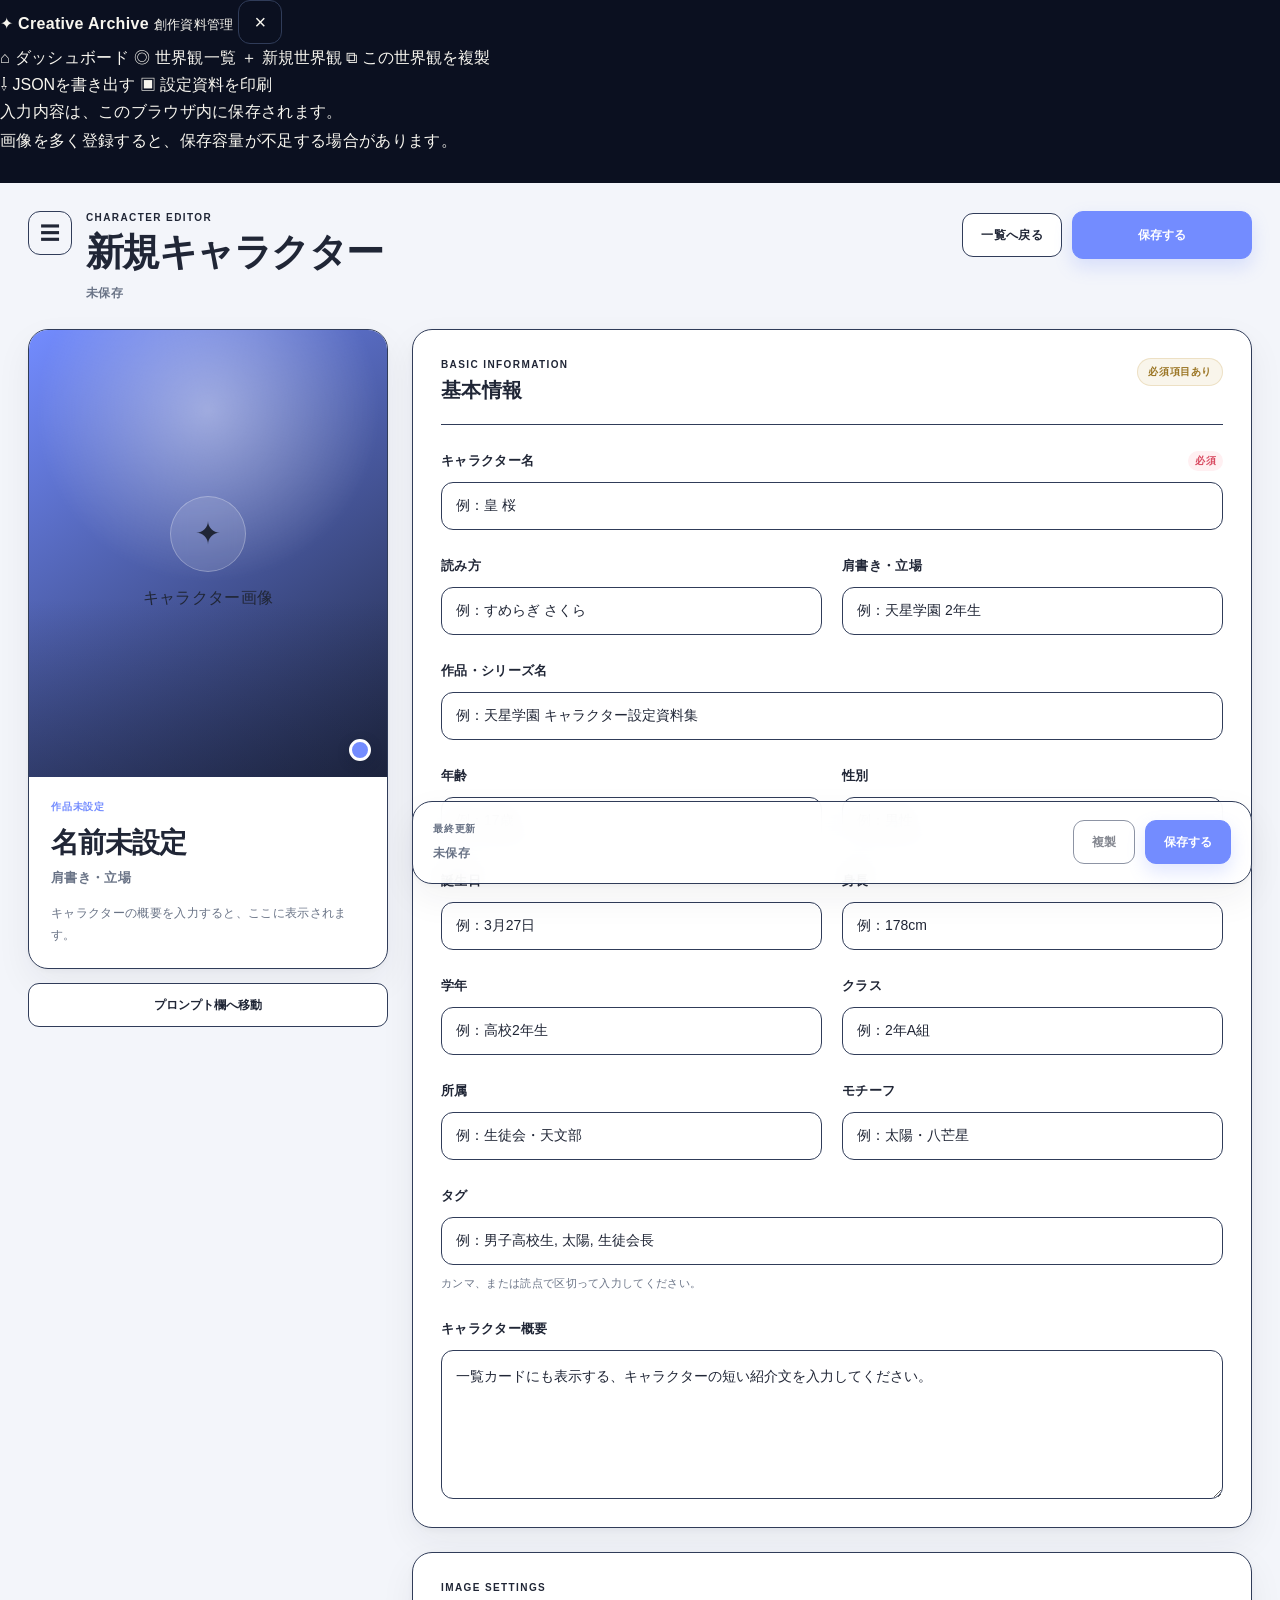
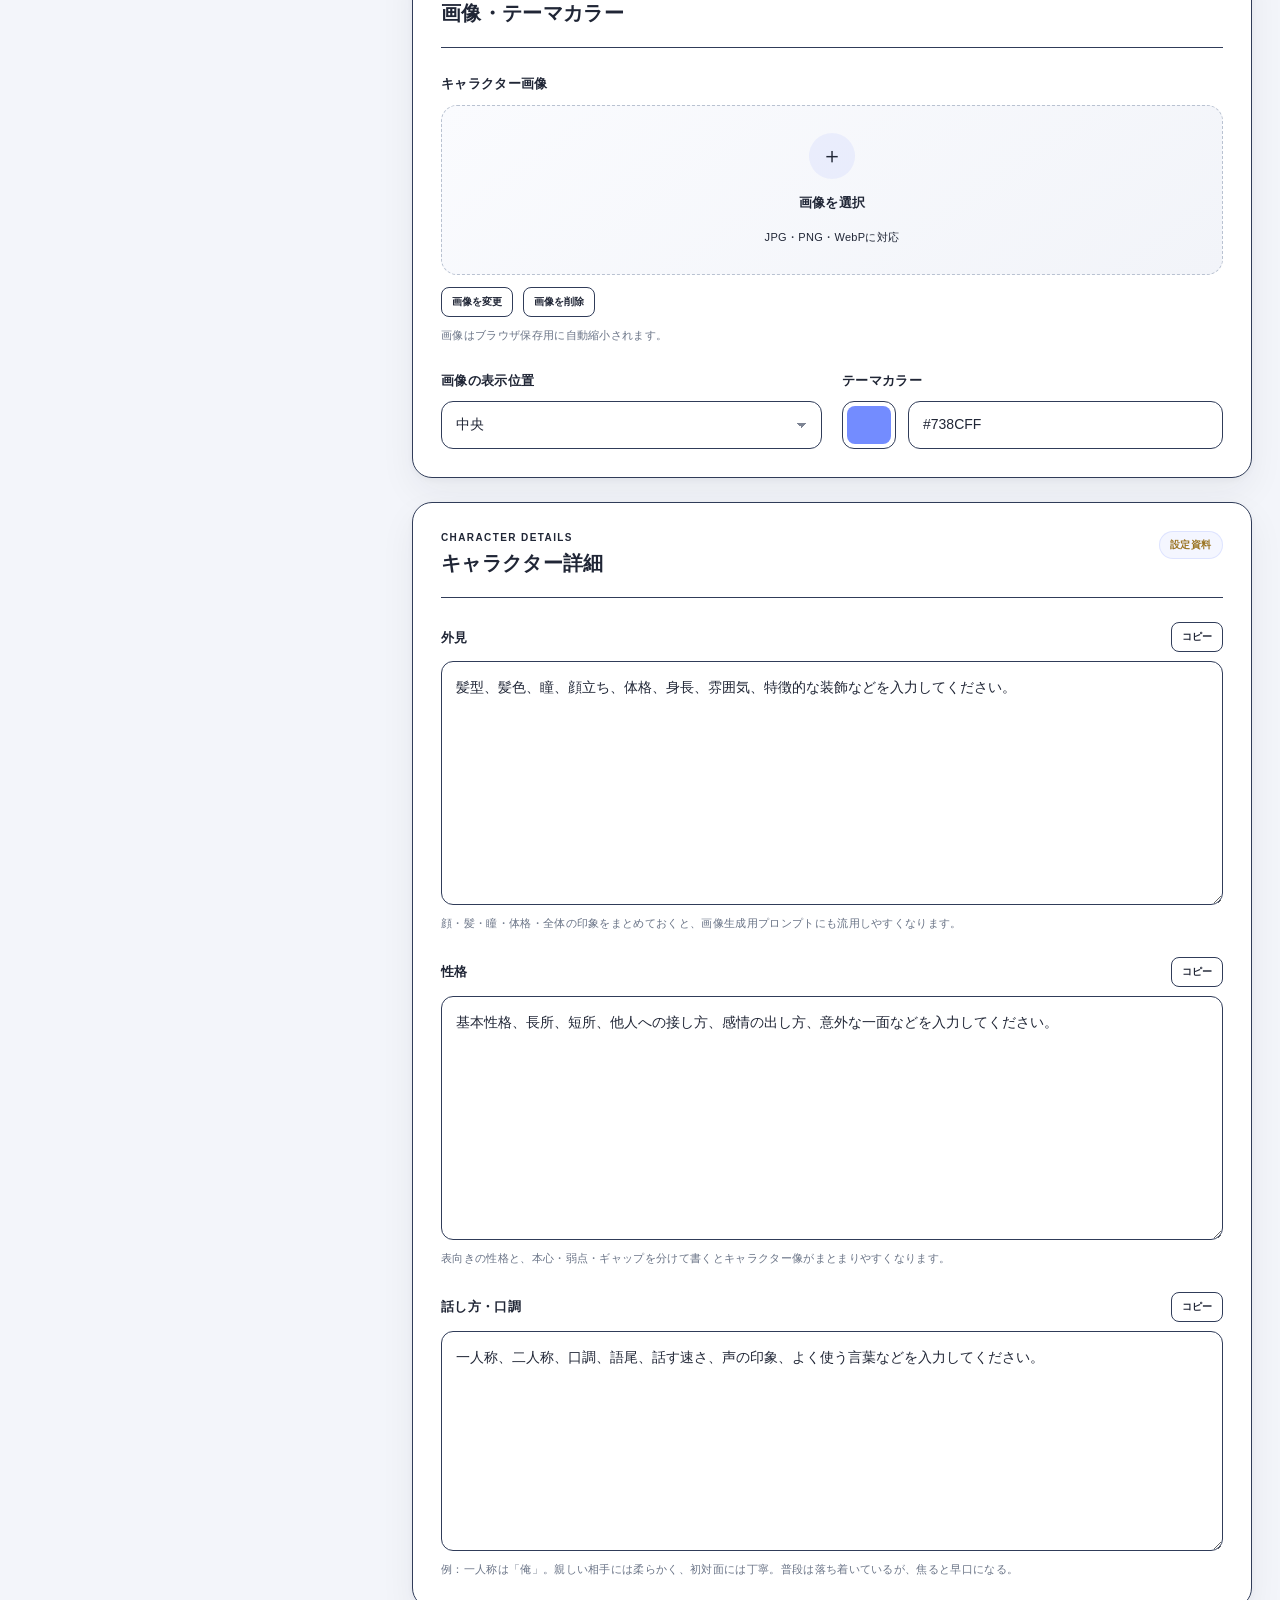
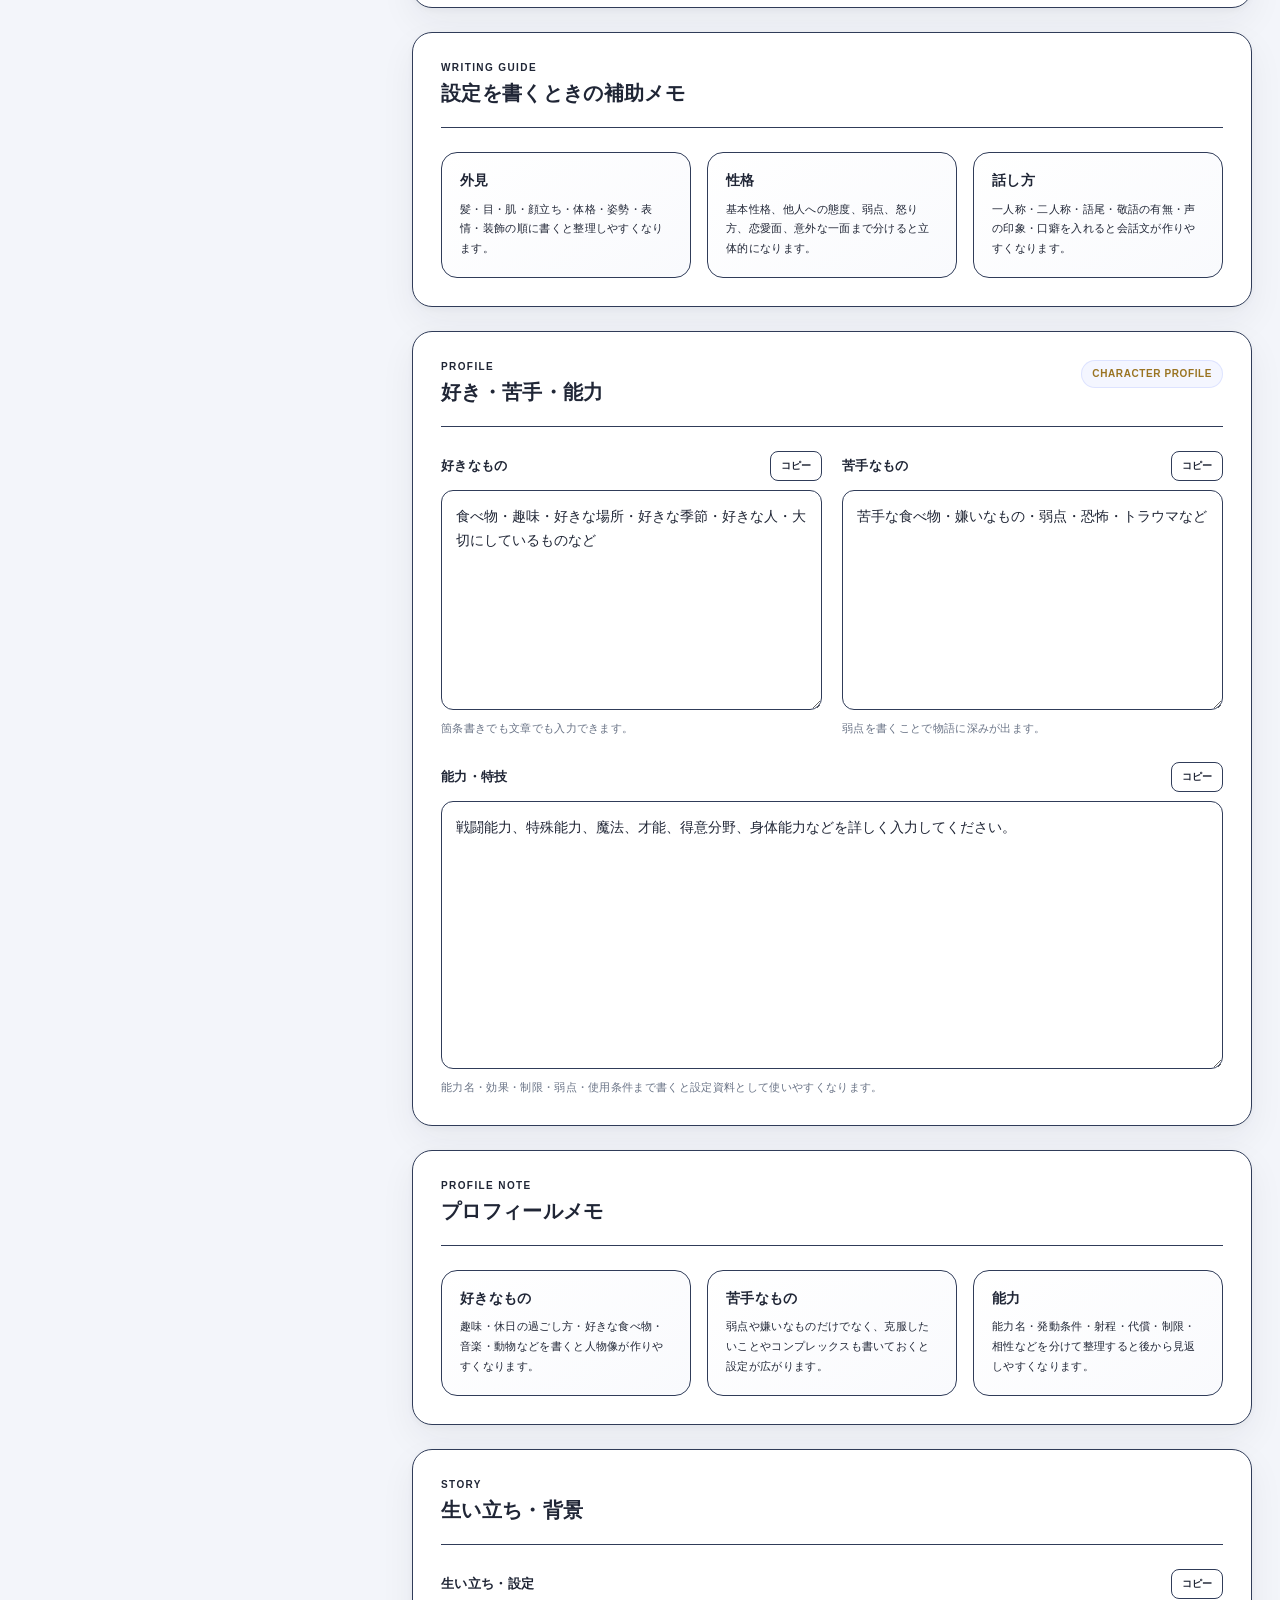
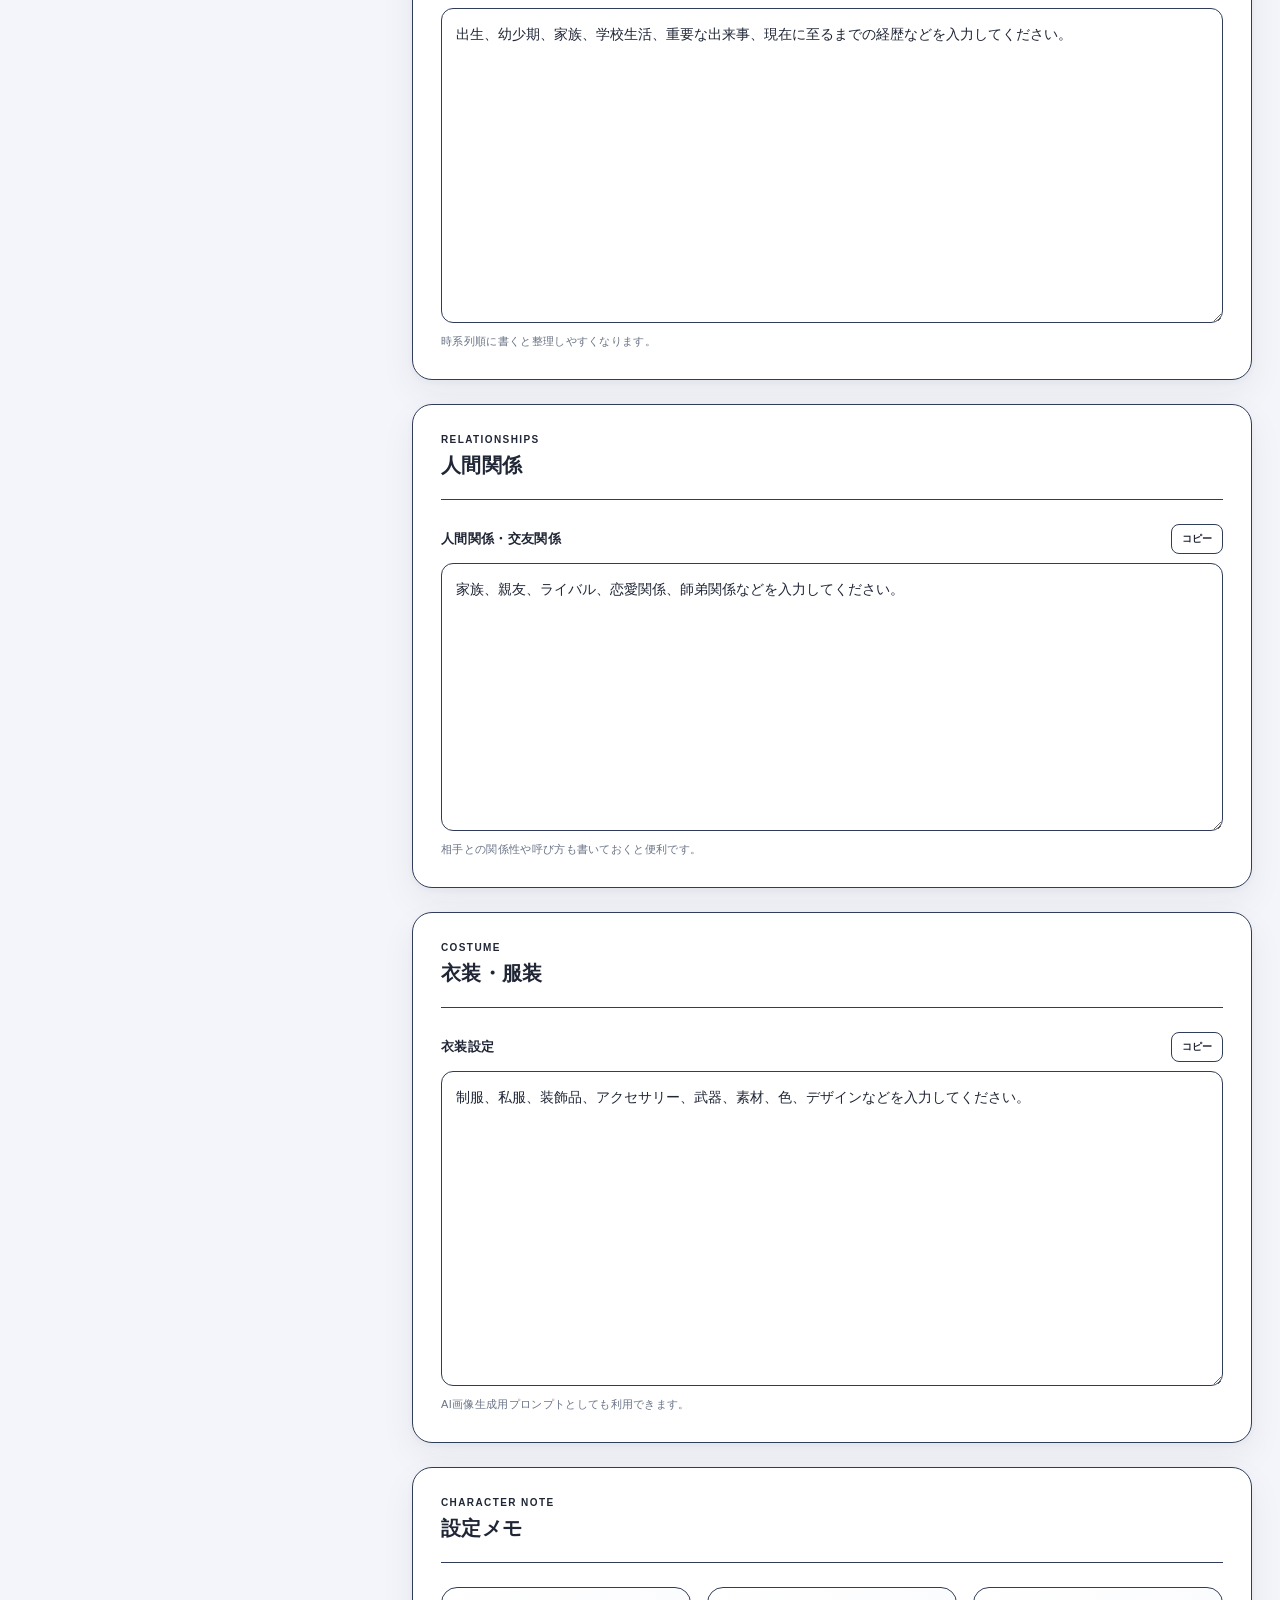
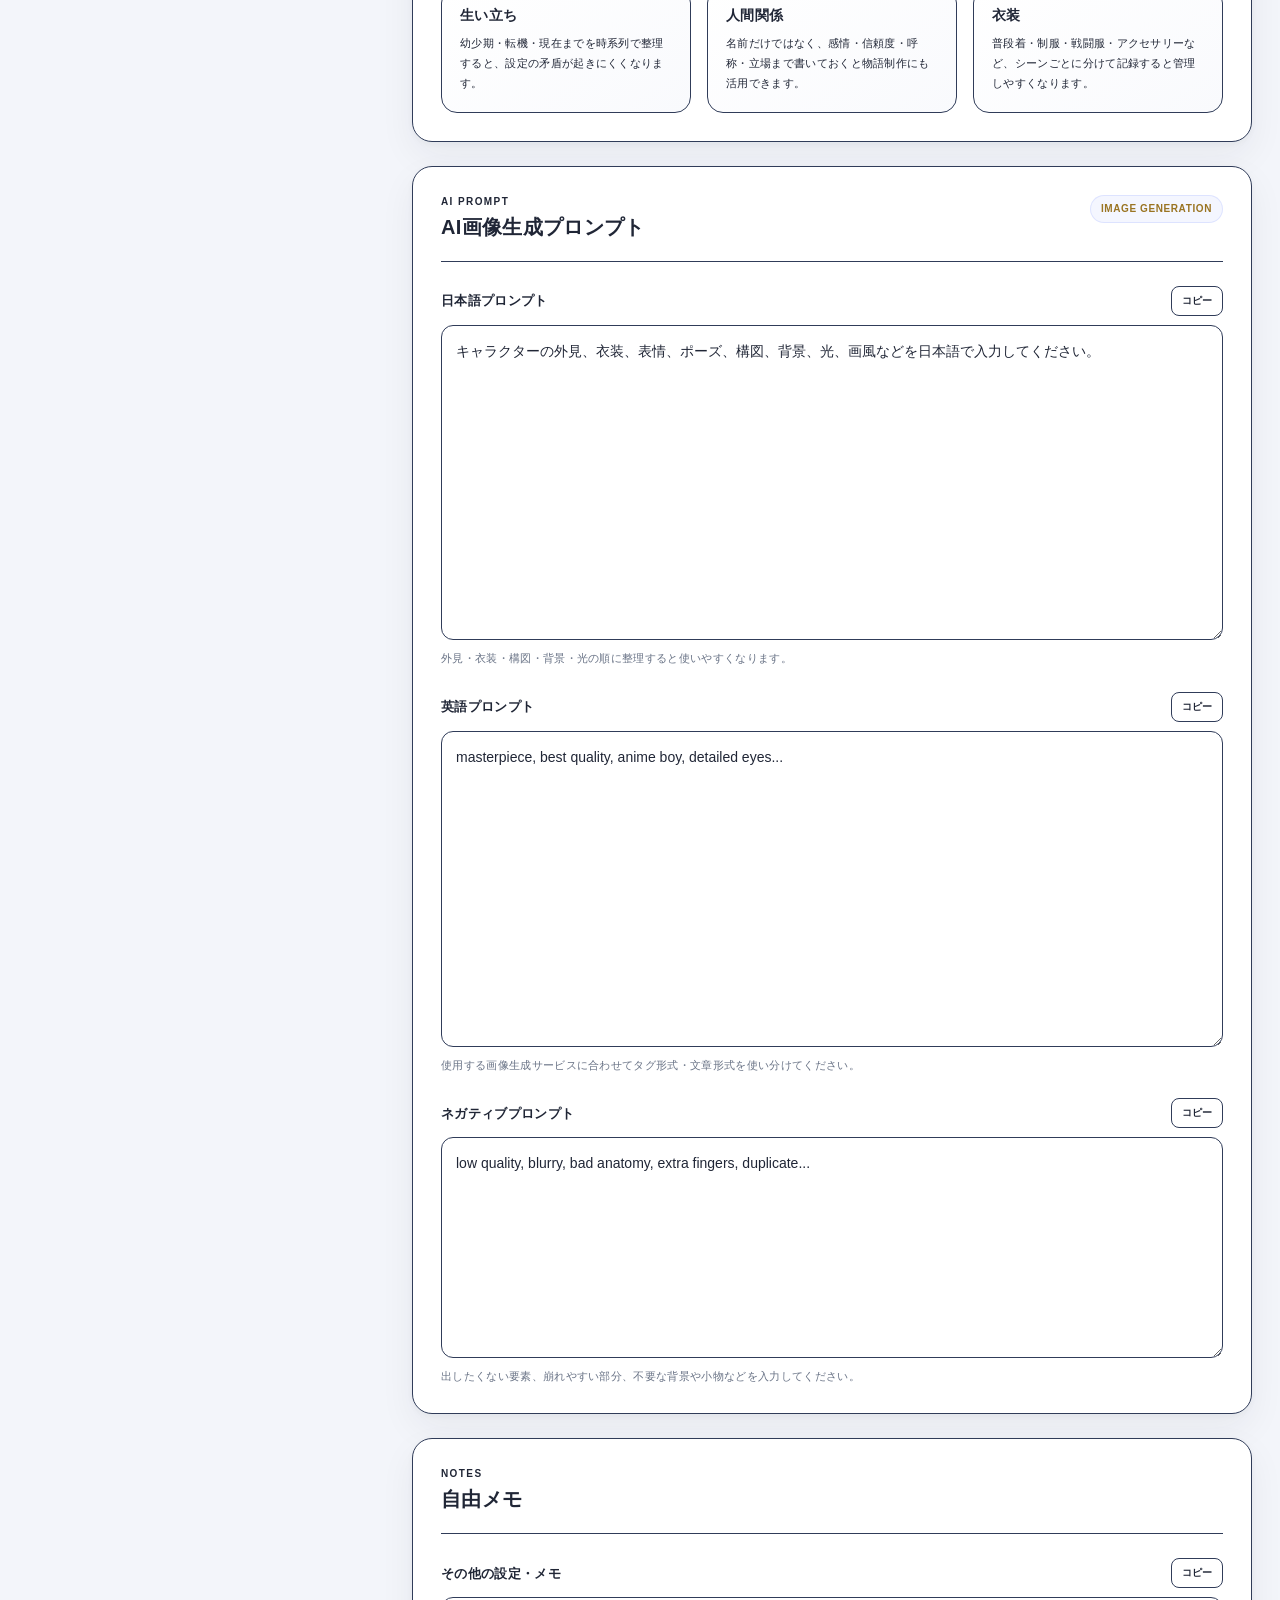
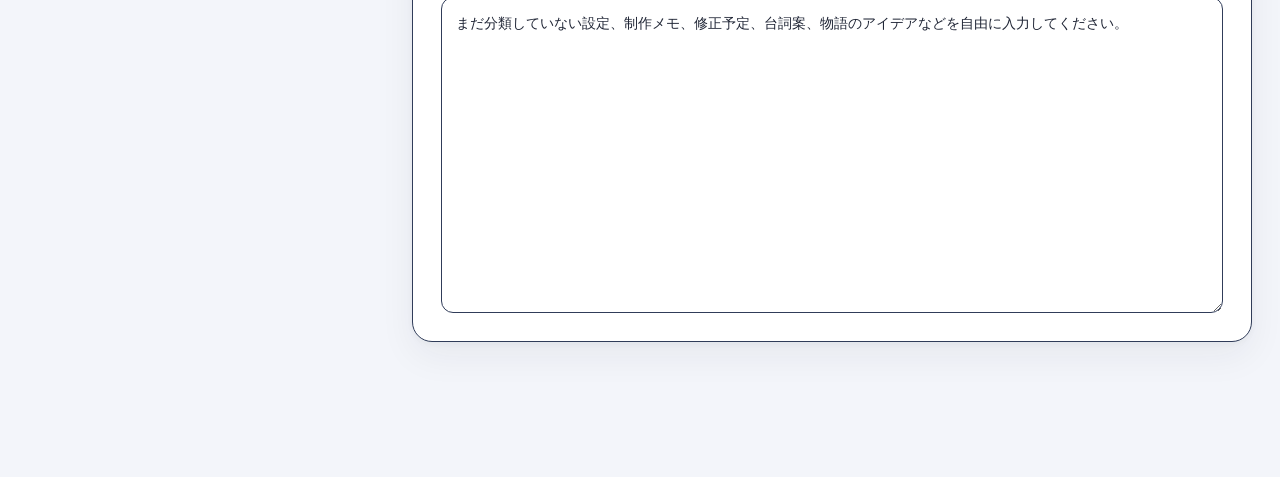
==== commit 9030cd05: "Add world, organization, glossary and item management" ====
--- a/character.html
+++ b/character.html
@@ -36,142 +36,92 @@
     <!-- ======================================
          Sidebar
     ======================================= -->
-
-    <aside
-      class="sidebar"
-      id="sidebar"
-      aria-label="メインメニュー"
+<aside class="sidebar" id="sidebar" aria-label="メインメニュー">
+  <div class="sidebar__header">
+    <a
+      class="brand"
+      href="index.html"
+      aria-label="ダッシュボードへ戻る"
     >
-      <div class="sidebar__header">
-        <a
-          class="brand"
-          href="index.html"
-          aria-label="キャラクター一覧へ戻る"
-        >
-          <span
-            class="brand__mark"
-            aria-hidden="true"
-          >
-            ✦
-          </span>
-
-          <span class="brand__text">
-            <strong>
-              Character Archive
-            </strong>
-
-            <small>
-              キャラクター設定管理
-            </small>
-          </span>
-        </a>
-
-        <button
-          class="icon-button sidebar__close"
-          id="sidebarClose"
-          type="button"
-          aria-label="メニューを閉じる"
-        >
-          ×
-        </button>
-      </div>
-
-      <nav class="sidebar__nav">
-        <a
-          class="sidebar__link"
-          href="index.html"
-        >
-          <span
-            class="sidebar__icon"
-            aria-hidden="true"
-          >
-            ◫
-          </span>
-
-          <span>
-            キャラクター一覧
-          </span>
-        </a>
-
-        <button
-          class="sidebar__link sidebar__button is-active"
-          type="button"
-          data-new-character
-        >
-          <span
-            class="sidebar__icon"
-            aria-hidden="true"
-          >
-            ＋
-          </span>
-
-          <span>
-            新規キャラクター
-          </span>
-        </button>
-
-        <button
-          class="sidebar__link sidebar__button"
-          id="duplicateButton"
-          type="button"
-        >
-          <span
-            class="sidebar__icon"
-            aria-hidden="true"
-          >
-            ⧉
-          </span>
-
-          <span>
-            このキャラを複製
-          </span>
-        </button>
-
-        <button
-          class="sidebar__link sidebar__button"
-          id="exportCharacterButton"
-          type="button"
-        >
-          <span
-            class="sidebar__icon"
-            aria-hidden="true"
-          >
-            ⇩
-          </span>
-
-          <span>
-            JSONを書き出す
-          </span>
-        </button>
-
-        <button
-          class="sidebar__link sidebar__button"
-          id="printButton"
-          type="button"
-        >
-          <span
-            class="sidebar__icon"
-            aria-hidden="true"
-          >
-            ▣
-          </span>
-
-          <span>
-            設定資料を印刷
-          </span>
-        </button>
-      </nav>
-
-      <div class="sidebar__note">
-        <p>
-          入力内容は、このブラウザ内に保存されます。
-        </p>
-
-        <p>
-          画像を多く登録すると、保存容量が不足する場合があります。
-        </p>
-      </div>
-    </aside>
+      <span class="brand__mark" aria-hidden="true">✦</span>
+
+      <span class="brand__text">
+        <strong>Creative Archive</strong>
+        <small>創作資料管理</small>
+      </span>
+    </a>
+
+    <button
+      class="icon-button sidebar__close"
+      id="sidebarClose"
+      type="button"
+      aria-label="メニューを閉じる"
+    >
+      ×
+    </button>
+  </div>
+
+  <nav class="sidebar__nav">
+
+    <a
+      class="sidebar__link"
+      href="index.html"
+    >
+      <span class="sidebar__icon" aria-hidden="true">⌂</span>
+      <span>ダッシュボード</span>
+    </a>
+
+    <a
+      class="sidebar__link"
+      href="index.html?view=world"
+    >
+      <span class="sidebar__icon" aria-hidden="true">◎</span>
+      <span>世界観一覧</span>
+    </a>
+
+    <button
+      class="sidebar__link sidebar__button is-active"
+      type="button"
+      data-new-world
+    >
+      <span class="sidebar__icon" aria-hidden="true">＋</span>
+      <span>新規世界観</span>
+    </button>
+
+    <button
+      class="sidebar__link sidebar__button js-duplicate-world"
+      type="button"
+    >
+      <span class="sidebar__icon" aria-hidden="true">⧉</span>
+      <span>この世界観を複製</span>
+    </button>
+
+    <div class="sidebar__separator"></div>
+
+    <button
+      class="sidebar__link sidebar__button"
+      id="exportWorldButton"
+      type="button"
+    >
+      <span class="sidebar__icon" aria-hidden="true">⇩</span>
+      <span>JSONを書き出す</span>
+    </button>
+
+    <button
+      class="sidebar__link sidebar__button"
+      id="printButton"
+      type="button"
+    >
+      <span class="sidebar__icon" aria-hidden="true">▣</span>
+      <span>設定資料を印刷</span>
+    </button>
+  </nav>
+
+  <div class="sidebar__note">
+    <p>入力内容は、このブラウザ内に保存されます。</p>
+    <p>画像を多く登録すると、保存容量が不足する場合があります。</p>
+  </div>
+</aside>
 
     <button
       class="sidebar-overlay"
--- a/css/common.css
+++ b/css/common.css
@@ -977,4 +977,4 @@
 
     transition-duration: 0.01ms !important;
   }
-}+}
--- a/css/character.css
+++ b/css/character.css
@@ -1,291 +1,289 @@
 /* =========================================================
    Character Archive
    character.css
-========================================================= */
-
-/* =========================================================
-   Page Layout
-========================================================= */
-
-.character-page {
+   character.html 完全対応版
+========================================================= */
+
+:root {
+  --character-accent: #738cff;
+  --character-accent-rgb: 115 140 255;
+  --character-bg: #f3f5fa;
+  --character-surface: #ffffff;
+  --character-text: #202636;
+  --character-text-sub: #697386;
+  --character-border: #dfe3ea;
+  --character-danger: #d8485f;
+  --character-radius: 20px;
+}
+
+/* =========================================================
+   Base
+========================================================= */
+
+[hidden] {
+  display: none !important;
+}
+
+.character-main {
   min-width: 0;
-}
-
-.character-editor {
-  display: grid;
-  gap: 24px;
+  padding: 28px;
+  background: var(--character-bg);
+}
+
+.card {
+  border: 1px solid var(--color-border, var(--character-border));
+  border-radius: var(--character-radius);
+  background: var(--character-surface);
+  box-shadow:
+    0 14px 36px rgb(30 41 59 / 6%),
+    0 2px 6px rgb(30 41 59 / 4%);
+}
+
+.eyebrow {
+  margin: 0;
+  color: var(--accent-color, var(--character-accent));
+  font-size: 10px;
+  font-weight: 800;
+  line-height: 1.4;
+  letter-spacing: 0.14em;
+  text-transform: uppercase;
+}
+
+.w-full {
   width: 100%;
-  max-width: 1440px;
-  margin: 0 auto;
-}
-
-.character-editor__header {
+}
+
+/* =========================================================
+   Header
+========================================================= */
+
+.editor-header {
+  position: relative;
+  z-index: 10;
   display: flex;
   align-items: flex-start;
   justify-content: space-between;
   gap: 24px;
-}
-
-.character-editor__heading {
+  max-width: 1500px;
+  margin: 0 auto 24px;
+}
+
+.editor-header__left {
+  display: flex;
+  align-items: flex-start;
+  gap: 14px;
   min-width: 0;
 }
 
-.character-editor__title {
-  margin: 4px 0 0;
+.editor-header h1 {
+  overflow-wrap: anywhere;
+  margin: 5px 0 0;
+  color: var(--color-text, var(--character-text));
   font-size: clamp(28px, 3vw, 42px);
-  font-weight: 700;
-  line-height: 1.2;
+  font-weight: 750;
+  line-height: 1.15;
   letter-spacing: -0.04em;
 }
 
-.character-editor__description {
-  max-width: 720px;
-  margin: 12px 0 0;
-  color: var(--color-text-sub, #697386);
-  font-size: 14px;
-  line-height: 1.8;
-}
-
-.character-editor__back {
+.editor-header__status {
+  margin: 9px 0 0;
+  color: var(--color-text-sub, var(--character-text-sub));
+  font-size: 12px;
+  font-weight: 600;
+}
+
+.editor-header__status.is-dirty {
+  color: #c78018;
+}
+
+.editor-header__status.is-saved {
+  color: #27835a;
+}
+
+.editor-header__actions {
+  display: flex;
   flex-shrink: 0;
+  align-items: center;
+  gap: 10px;
 }
 
 /* =========================================================
    Editor Layout
 ========================================================= */
 
-.character-editor__layout {
+.editor-layout {
   display: grid;
   grid-template-columns: minmax(280px, 360px) minmax(0, 1fr);
   align-items: start;
   gap: 24px;
-}
-
-.character-editor__preview {
+  width: 100%;
+  max-width: 1500px;
+  margin: 0 auto;
+}
+
+.preview-panel {
   position: sticky;
   top: 24px;
+  display: grid;
+  gap: 14px;
   min-width: 0;
 }
 
-.character-editor__form {
+.character-form {
+  display: grid;
+  gap: 24px;
   min-width: 0;
 }
 
 /* =========================================================
-   Character Preview
-========================================================= */
-
-.character-preview {
+   Preview Card
+========================================================= */
+
+.preview-card {
   overflow: hidden;
-  border: 1px solid var(--color-border, #dfe3ea);
-  border-radius: 24px;
-  background:
-    linear-gradient(
-      145deg,
-      rgb(255 255 255 / 96%),
-      rgb(247 248 252 / 96%)
-    );
-  box-shadow:
-    0 18px 45px rgb(30 41 59 / 8%),
-    0 2px 8px rgb(30 41 59 / 5%);
-}
-
-.character-preview__visual {
+}
+
+.preview-card__image {
   position: relative;
   overflow: hidden;
   aspect-ratio: 4 / 5;
   background:
-    radial-gradient(
-      circle at 50% 20%,
-      rgb(255 255 255 / 70%),
-      transparent 45%
-    ),
-    linear-gradient(
-      145deg,
-      var(--preview-color, #6c7cff),
-      #1d2440
-    );
-}
-
-.character-preview__visual::before {
+    radial-gradient(circle at 50% 18%, rgb(255 255 255 / 42%), transparent 42%),
+    linear-gradient(145deg, var(--preview-color, #738cff), #202844);
+}
+
+.preview-card__image::after {
   position: absolute;
-  inset: 0;
-  z-index: 1;
-  background:
-    linear-gradient(
-      to bottom,
-      transparent 45%,
-      rgb(13 18 34 / 20%) 70%,
-      rgb(13 18 34 / 70%) 100%
-    );
+  inset: auto 0 0;
+  height: 40%;
+  background: linear-gradient(to bottom, transparent, rgb(16 22 42 / 30%));
   content: "";
   pointer-events: none;
 }
 
-.character-preview__visual::after {
-  position: absolute;
-  top: -20%;
-  left: -30%;
-  width: 80%;
-  height: 80%;
-  border-radius: 50%;
-  background: rgb(255 255 255 / 12%);
-  filter: blur(4px);
-  content: "";
-  pointer-events: none;
-}
-
-.character-preview__image {
+.preview-card__image img {
   position: relative;
-  z-index: 0;
+  z-index: 1;
   display: block;
   width: 100%;
   height: 100%;
   object-fit: cover;
-}
-
-.character-preview__placeholder {
+  object-position: center;
+}
+
+.preview-card__placeholder {
   position: absolute;
   inset: 0;
-  z-index: 0;
+  display: grid;
+  place-content: center;
+  justify-items: center;
+  gap: 12px;
+  padding: 24px;
+  color: rgb(255 255 255 / 88%);
+  text-align: center;
+}
+
+.preview-card__placeholder-icon {
   display: grid;
   place-items: center;
-  padding: 32px;
-  text-align: center;
-}
-
-.character-preview__placeholder-inner {
-  display: grid;
-  justify-items: center;
-  gap: 16px;
-  color: rgb(255 255 255 / 88%);
-}
-
-.character-preview__placeholder-icon {
-  display: grid;
-  place-items: center;
-  width: 84px;
-  height: 84px;
-  border: 1px solid rgb(255 255 255 / 25%);
+  width: 76px;
+  height: 76px;
+  border: 1px solid rgb(255 255 255 / 28%);
   border-radius: 50%;
-  background: rgb(255 255 255 / 10%);
-  font-size: 34px;
+  background: rgb(255 255 255 / 12%);
+  font-size: 31px;
   backdrop-filter: blur(8px);
 }
 
-.character-preview__placeholder-text {
+.preview-card__color {
+  position: absolute;
+  right: 16px;
+  bottom: 16px;
+  z-index: 2;
+  width: 22px;
+  height: 22px;
+  border: 3px solid #fff;
+  border-radius: 50%;
+  background: var(--preview-color, #738cff);
+  box-shadow: 0 3px 12px rgb(15 23 42 / 25%);
+}
+
+.preview-card__body {
+  display: grid;
+  gap: 10px;
+  padding: 22px;
+}
+
+.preview-card__work {
+  overflow-wrap: anywhere;
   margin: 0;
+  color: var(--accent-color, var(--character-accent));
+  font-size: 10px;
+  font-weight: 800;
+  line-height: 1.6;
+  letter-spacing: 0.08em;
+}
+
+.preview-card__body h2 {
+  overflow-wrap: anywhere;
+  margin: 0;
+  color: var(--color-text, var(--character-text));
+  font-size: 28px;
+  font-weight: 750;
+  line-height: 1.25;
+  letter-spacing: -0.035em;
+}
+
+.preview-card__title {
+  overflow-wrap: anywhere;
+  margin: -2px 0 0;
+  color: var(--color-text-sub, var(--character-text-sub));
   font-size: 13px;
-  line-height: 1.7;
-}
-
-.character-preview__overlay {
-  position: absolute;
-  right: 0;
-  bottom: 0;
-  left: 0;
-  z-index: 2;
-  padding: 24px;
-  color: #fff;
-}
-
-.character-preview__category {
+  font-weight: 650;
+  line-height: 1.6;
+}
+
+.preview-card__summary {
+  overflow-wrap: anywhere;
+  margin: 4px 0 0;
+  color: var(--color-text-sub, var(--character-text-sub));
+  font-size: 12px;
+  line-height: 1.8;
+  white-space: pre-wrap;
+}
+
+.preview-card__tags {
+  display: flex;
+  flex-wrap: wrap;
+  gap: 7px;
+  min-height: 0;
+  margin-top: 4px;
+}
+
+.preview-card__tags:empty {
+  display: none;
+}
+
+.preview-card__tags span {
   display: inline-flex;
   align-items: center;
   min-height: 26px;
-  padding: 5px 10px;
-  border: 1px solid rgb(255 255 255 / 24%);
+  padding: 5px 9px;
+  border: 1px solid rgb(var(--character-accent-rgb) / 18%);
   border-radius: 999px;
-  background: rgb(13 18 34 / 28%);
-  font-size: 11px;
-  font-weight: 700;
-  letter-spacing: 0.08em;
-  backdrop-filter: blur(10px);
-}
-
-.character-preview__name {
-  overflow-wrap: anywhere;
-  margin: 12px 0 0;
-  font-size: clamp(26px, 3vw, 38px);
-  font-weight: 700;
-  line-height: 1.15;
-  letter-spacing: -0.04em;
-}
-
-.character-preview__name-sub {
-  overflow-wrap: anywhere;
-  margin: 6px 0 0;
-  color: rgb(255 255 255 / 72%);
-  font-size: 13px;
-  line-height: 1.5;
-}
-
-.character-preview__body {
-  display: grid;
-  gap: 18px;
-  padding: 22px;
-}
-
-.character-preview__summary {
-  display: grid;
-  gap: 10px;
-}
-
-.character-preview__summary-row {
-  display: grid;
-  grid-template-columns: 76px minmax(0, 1fr);
-  gap: 12px;
-  font-size: 13px;
-  line-height: 1.6;
-}
-
-.character-preview__summary-label {
-  color: var(--color-text-sub, #697386);
-  font-weight: 600;
-}
-
-.character-preview__summary-value {
-  min-width: 0;
-  overflow-wrap: anywhere;
-  color: var(--color-text, #202636);
-}
-
-.character-preview__theme {
-  display: flex;
-  align-items: center;
-  gap: 10px;
-  padding-top: 16px;
-  border-top: 1px solid var(--color-border, #dfe3ea);
-}
-
-.character-preview__theme-chip {
-  width: 18px;
-  height: 18px;
-  border: 2px solid #fff;
-  border-radius: 50%;
-  background: var(--preview-color, #6c7cff);
-  box-shadow: 0 0 0 1px var(--color-border, #dfe3ea);
-}
-
-.character-preview__theme-code {
-  color: var(--color-text-sub, #697386);
-  font-family:
-    "SFMono-Regular",
-    Consolas,
-    "Liberation Mono",
-    monospace;
-  font-size: 12px;
-}
-
-/* =========================================================
-   Form
-========================================================= */
-
-.character-form {
-  display: grid;
-  gap: 24px;
-  min-width: 0;
-}
+  background: rgb(var(--character-accent-rgb) / 8%);
+  color: var(--accent-color, var(--character-accent));
+  font-size: 10px;
+  font-weight: 750;
+}
+
+.preview-actions {
+  display: grid;
+}
+
+/* =========================================================
+   Form Section
+========================================================= */
 
 .form-section {
   min-width: 0;
@@ -299,19 +297,15 @@
   gap: 20px;
   margin-bottom: 24px;
   padding-bottom: 20px;
-  border-bottom: 1px solid var(--color-border, #dfe3ea);
+  border-bottom: 1px solid var(--color-border, var(--character-border));
 }
 
 .form-section__header h2 {
   margin: 4px 0 0;
-  color: var(--color-text, #202636);
+  color: var(--color-text, var(--character-text));
   font-size: 20px;
-  font-weight: 700;
+  font-weight: 750;
   line-height: 1.4;
-}
-
-.form-section__header .eyebrow {
-  margin: 0;
 }
 
 .form-grid {
@@ -331,7 +325,7 @@
 .field {
   display: grid;
   align-content: start;
-  gap: 10px;
+  gap: 9px;
   min-width: 0;
 }
 
@@ -340,70 +334,46 @@
   align-items: center;
   gap: 8px;
   min-height: 24px;
-}
-
-.field__label--action {
-  justify-content: space-between;
-}
-
-.field__label label,
-.field > label {
-  color: var(--color-text, #202636);
+  color: var(--color-text, var(--character-text));
   font-size: 13px;
   font-weight: 700;
   line-height: 1.5;
 }
 
-.field__required {
+.field__label--action {
+  justify-content: space-between;
+}
+
+.field__label em {
   display: inline-flex;
   align-items: center;
   min-height: 20px;
   padding: 2px 7px;
   border-radius: 999px;
   background: #fff0f2;
-  color: #d8485f;
+  color: var(--character-danger);
   font-size: 10px;
-  font-weight: 700;
-  letter-spacing: 0.04em;
-}
-
-.field__optional {
-  display: inline-flex;
-  align-items: center;
-  min-height: 20px;
-  padding: 2px 7px;
-  border-radius: 999px;
-  background: #f0f2f6;
-  color: #7b8497;
-  font-size: 10px;
-  font-weight: 700;
-  letter-spacing: 0.04em;
-}
-
-.field__note {
+  font-style: normal;
+  font-weight: 750;
+}
+
+.field__note,
+.field__error {
   margin: 0;
-  color: var(--color-text-sub, #697386);
   font-size: 11px;
   line-height: 1.7;
 }
 
+.field__note {
+  color: var(--color-text-sub, var(--character-text-sub));
+}
+
 .field__error {
-  margin: 0;
-  color: #d8485f;
-  font-size: 11px;
-  font-weight: 600;
-  line-height: 1.6;
-}
-
-.field__error[hidden] {
-  display: none;
-}
-
-/* =========================================================
-   Input / Select / Textarea
-========================================================= */
-
-.field input,
+  color: var(--character-danger);
+  font-weight: 650;
+}
+
+.field input:not([type="hidden"]):not([type="file"]):not([type="color"]),
 .field select,
 .field textarea {
   width: 100%;
@@ -412,7 +382,7 @@
   border-radius: 12px;
   outline: none;
   background: #fff;
-  color: var(--color-text, #202636);
+  color: var(--color-text, var(--character-text));
   font: inherit;
   font-size: 14px;
   line-height: 1.7;
@@ -422,7 +392,7 @@
     background-color 0.2s ease;
 }
 
-.field input,
+.field input:not([type="hidden"]):not([type="file"]):not([type="color"]),
 .field select {
   min-height: 48px;
   padding: 10px 14px;
@@ -443,42 +413,22 @@
 .field input:hover,
 .field select:hover,
 .field textarea:hover {
-  border-color: #b8bfcc;
+  border-color: #b6becc;
 }
 
 .field input:focus,
 .field select:focus,
 .field textarea:focus {
-  border-color: var(--accent-color, #6c7cff);
+  border-color: var(--accent-color, var(--character-accent));
   box-shadow:
-    0 0 0 3px rgb(108 124 255 / 14%),
+    0 0 0 3px rgb(var(--character-accent-rgb) / 14%),
     0 2px 6px rgb(30 41 59 / 5%);
 }
 
-.field input:disabled,
-.field select:disabled,
-.field textarea:disabled {
-  cursor: not-allowed;
-  background: #f2f4f7;
-  color: #9199a8;
-}
-
-.field input[aria-invalid="true"],
-.field select[aria-invalid="true"],
-.field textarea[aria-invalid="true"] {
-  border-color: #d8485f;
-  background: #fffafb;
-}
-
-.field input[aria-invalid="true"]:focus,
-.field select[aria-invalid="true"]:focus,
-.field textarea[aria-invalid="true"]:focus {
-  box-shadow: 0 0 0 3px rgb(216 72 95 / 12%);
-}
-
-/* =========================================================
-   Select
-========================================================= */
+.field [aria-invalid="true"] {
+  border-color: var(--character-danger) !important;
+  background: #fffafb !important;
+}
 
 .field select {
   appearance: none;
@@ -490,202 +440,110 @@
     calc(100% - 19px) 21px,
     calc(100% - 14px) 21px;
   background-repeat: no-repeat;
-  background-size:
-    5px 5px,
-    5px 5px;
-}
-
-/* =========================================================
-   Input Group
-========================================================= */
-
-.input-group {
-  display: flex;
-  align-items: stretch;
-  min-width: 0;
-}
-
-.input-group input {
-  position: relative;
-  z-index: 1;
-  border-radius: 12px 0 0 12px;
-}
-
-.input-group__suffix {
-  display: inline-flex;
-  flex-shrink: 0;
-  align-items: center;
-  justify-content: center;
-  min-width: 54px;
-  padding: 0 14px;
-  border: 1px solid var(--color-border, #d8dde7);
-  border-left: 0;
-  border-radius: 0 12px 12px 0;
-  background: #f7f8fb;
-  color: var(--color-text-sub, #697386);
-  font-size: 12px;
-  font-weight: 600;
-}
-
-/* =========================================================
-   Image Settings
-========================================================= */
-
-.image-setting {
-  display: grid;
-  grid-template-columns: minmax(160px, 220px) minmax(0, 1fr);
-  align-items: start;
-  gap: 24px;
-}
-
-.image-setting__preview {
-  position: relative;
-  overflow: hidden;
-  aspect-ratio: 4 / 5;
-  border: 1px dashed #bdc4d1;
-  border-radius: 18px;
-  background:
-    linear-gradient(145deg, #f5f6fa, #eceff5);
-}
-
-.image-setting__preview img {
-  display: block;
-  width: 100%;
-  height: 100%;
-  object-fit: cover;
-}
-
-.image-setting__empty {
-  position: absolute;
-  inset: 0;
+  background-size: 5px 5px;
+}
+
+/* =========================================================
+   Image Uploader
+========================================================= */
+
+.image-uploader {
+  display: grid;
+  gap: 12px;
+}
+
+.image-uploader__dropzone {
   display: grid;
   place-items: center;
+  gap: 7px;
+  min-height: 170px;
   padding: 24px;
-  color: #8a92a2;
+  border: 1px dashed #b9c2d1;
+  border-radius: 16px;
+  background: linear-gradient(145deg, #fafbfe, #f2f4f9);
+  color: var(--color-text-sub, var(--character-text-sub));
+  cursor: pointer;
   text-align: center;
-}
-
-.image-setting__empty-inner {
-  display: grid;
-  justify-items: center;
-  gap: 10px;
-}
-
-.image-setting__empty-icon {
-  font-size: 32px;
-  line-height: 1;
-}
-
-.image-setting__empty-text {
-  margin: 0;
-  font-size: 12px;
-  line-height: 1.7;
-}
-
-.image-setting__controls {
-  display: grid;
-  gap: 20px;
-  min-width: 0;
-}
-
-/* =========================================================
-   Image Upload
-========================================================= */
-
-.image-upload {
-  display: grid;
-  gap: 10px;
-}
-
-.image-upload__button {
-  display: inline-flex;
-  align-items: center;
-  justify-content: center;
-  width: fit-content;
-  min-height: 42px;
-  padding: 9px 16px;
-  border: 1px solid var(--color-border, #d8dde7);
-  border-radius: 10px;
-  background: #fff;
-  color: var(--color-text, #202636);
-  cursor: pointer;
-  font-size: 12px;
-  font-weight: 700;
   transition:
     border-color 0.2s ease,
     background-color 0.2s ease,
     transform 0.2s ease;
 }
 
-.image-upload__button:hover {
-  border-color: var(--accent-color, #6c7cff);
-  background: #f8f9ff;
-}
-
-.image-upload__button:active {
-  transform: translateY(1px);
-}
-
-.image-upload__input {
-  position: absolute;
-  width: 1px;
-  height: 1px;
-  overflow: hidden;
-  clip: rect(0 0 0 0);
-  clip-path: inset(50%);
-  white-space: nowrap;
-}
-
-.image-upload__actions {
+.image-uploader__dropzone:hover,
+.image-uploader__dropzone.is-dragover {
+  border-color: var(--accent-color, var(--character-accent));
+  background: rgb(var(--character-accent-rgb) / 6%);
+}
+
+.image-uploader__dropzone.is-dragover {
+  transform: scale(0.995);
+}
+
+.image-uploader__dropzone strong {
+  color: var(--color-text, var(--character-text));
+  font-size: 13px;
+}
+
+.image-uploader__dropzone span:last-child {
+  font-size: 11px;
+}
+
+.image-uploader__icon {
+  display: grid;
+  place-items: center;
+  width: 46px;
+  height: 46px;
+  border-radius: 50%;
+  background: rgb(var(--character-accent-rgb) / 10%);
+  color: var(--accent-color, var(--character-accent));
+  font-size: 22px;
+  font-weight: 500;
+}
+
+.image-uploader__actions {
   display: flex;
   flex-wrap: wrap;
   gap: 10px;
 }
 
 /* =========================================================
-   Color Settings
-========================================================= */
-
-.color-setting {
-  display: grid;
-  grid-template-columns: 52px minmax(0, 1fr);
+   Color Field
+========================================================= */
+
+.color-field {
+  display: grid;
+  grid-template-columns: 54px minmax(0, 1fr);
   align-items: center;
   gap: 12px;
 }
 
-.color-setting__picker {
-  width: 52px !important;
-  min-height: 48px !important;
-  padding: 4px !important;
-  border-radius: 12px !important;
+.color-field input[type="color"] {
+  width: 54px;
+  height: 48px;
+  padding: 4px;
+  border: 1px solid var(--color-border, #d8dde7);
+  border-radius: 12px;
+  background: #fff;
   cursor: pointer;
 }
 
-.color-setting__picker::-webkit-color-swatch-wrapper {
+.color-field input[type="color"]::-webkit-color-swatch-wrapper {
   padding: 0;
 }
 
-.color-setting__picker::-webkit-color-swatch {
+.color-field input[type="color"]::-webkit-color-swatch {
   border: 0;
   border-radius: 8px;
 }
 
-.color-setting__picker::-moz-color-swatch {
-  border: 0;
-  border-radius: 8px;
-}
-
-.color-setting__code {
-  font-family:
-    "SFMono-Regular",
-    Consolas,
-    "Liberation Mono",
-    monospace !important;
+.color-field input[type="text"] {
+  font-family: "SFMono-Regular", Consolas, "Liberation Mono", monospace;
   text-transform: uppercase;
 }
 
 /* =========================================================
-   Badge
+   Badge / Guide
 ========================================================= */
 
 .badge {
@@ -695,61 +553,22 @@
   justify-content: center;
   min-height: 28px;
   padding: 5px 10px;
-  border: 1px solid rgb(108 124 255 / 18%);
+  border: 1px solid rgb(var(--character-accent-rgb) / 18%);
   border-radius: 999px;
-  background: rgb(108 124 255 / 8%);
-  color: var(--accent-color, #6c7cff);
+  background: rgb(var(--character-accent-rgb) / 8%);
+  color: var(--accent-color, var(--character-accent));
   font-size: 10px;
   font-weight: 800;
   line-height: 1;
-  letter-spacing: 0.08em;
+  letter-spacing: 0.06em;
   white-space: nowrap;
 }
 
-/* =========================================================
-   Mini Button
-========================================================= */
-
-.mini-button {
-  display: inline-flex;
-  flex-shrink: 0;
-  align-items: center;
-  justify-content: center;
-  min-height: 30px;
-  padding: 5px 10px;
-  border: 1px solid var(--color-border, #d8dde7);
-  border-radius: 8px;
-  background: #fff;
-  color: var(--color-text-sub, #697386);
-  cursor: pointer;
-  font-size: 10px;
-  font-weight: 700;
-  line-height: 1;
-  transition:
-    border-color 0.2s ease,
-    background-color 0.2s ease,
-    color 0.2s ease,
-    transform 0.2s ease;
-}
-
-.mini-button:hover {
-  border-color: var(--accent-color, #6c7cff);
-  background: rgb(108 124 255 / 6%);
-  color: var(--accent-color, #6c7cff);
-}
-
-.mini-button:active {
-  transform: translateY(1px);
-}
-
-.mini-button:focus-visible {
-  outline: 3px solid rgb(108 124 255 / 18%);
-  outline-offset: 2px;
-}
-
-/* =========================================================
-   Guide
-========================================================= */
+.badge--gold {
+  border-color: rgb(205 170 93 / 28%);
+  background: rgb(205 170 93 / 12%);
+  color: #9a7422;
+}
 
 .guide-grid {
   display: grid;
@@ -760,95 +579,37 @@
 .guide-card {
   min-width: 0;
   padding: 18px;
-  border: 1px solid var(--color-border, #dfe3ea);
+  border: 1px solid var(--color-border, var(--character-border));
   border-radius: 16px;
-  background:
-    linear-gradient(
-      145deg,
-      rgb(255 255 255 / 100%),
-      rgb(249 250 253 / 100%)
-    );
+  background: linear-gradient(145deg, #fff, #f9fafd);
 }
 
 .guide-card h3 {
   margin: 0;
-  color: var(--color-text, #202636);
+  color: var(--color-text, var(--character-text));
   font-size: 14px;
-  font-weight: 700;
-  line-height: 1.5;
+  font-weight: 750;
 }
 
 .guide-card p {
-  margin: 10px 0 0;
-  color: var(--color-text-sub, #697386);
+  margin: 9px 0 0;
+  color: var(--color-text-sub, var(--character-text-sub));
   font-size: 11px;
   line-height: 1.8;
 }
 
 /* =========================================================
-   Form Actions
-========================================================= */
-
-.form-actions {
-  position: sticky;
-  bottom: 18px;
-  z-index: 20;
-  display: flex;
-  align-items: center;
-  justify-content: space-between;
-  gap: 20px;
-  padding: 18px 20px;
-  border: 1px solid rgb(216 221 231 / 90%);
-  background: rgb(255 255 255 / 88%);
-  box-shadow:
-    0 16px 36px rgb(30 41 59 / 12%),
-    0 2px 8px rgb(30 41 59 / 5%);
-  backdrop-filter: blur(14px);
-}
-
-.form-actions__status {
-  min-width: 0;
-}
-
-.form-actions__label {
-  margin: 0;
-  color: var(--color-text-sub, #697386);
-  font-size: 10px;
-  font-weight: 700;
-  letter-spacing: 0.08em;
-}
-
-.form-actions__date {
-  overflow-wrap: anywhere;
-  margin: 5px 0 0;
-  color: var(--color-text, #202636);
-  font-size: 12px;
-  font-weight: 600;
-}
-
-.form-actions__buttons {
-  display: flex;
-  flex-wrap: wrap;
-  align-items: center;
-  justify-content: flex-end;
-  gap: 10px;
-}
-
-/* =========================================================
    Buttons
 ========================================================= */
 
-.button {
+.button,
+.mini-button {
   display: inline-flex;
   align-items: center;
   justify-content: center;
-  min-height: 44px;
-  padding: 10px 18px;
   border: 1px solid transparent;
-  border-radius: 11px;
   cursor: pointer;
   font: inherit;
-  font-size: 12px;
   font-weight: 700;
   line-height: 1;
   text-decoration: none;
@@ -860,57 +621,112 @@
     transform 0.2s ease;
 }
 
-.button:hover {
+.button {
+  min-height: 44px;
+  padding: 10px 18px;
+  border-radius: 11px;
+  font-size: 12px;
+}
+
+.button--large {
+  min-height: 48px;
+  padding-inline: 22px;
+}
+
+.button:hover,
+.mini-button:hover {
   transform: translateY(-1px);
 }
 
-.button:active {
+.button:active,
+.mini-button:active {
   transform: translateY(0);
 }
 
-.button:focus-visible {
-  outline: 3px solid rgb(108 124 255 / 18%);
-  outline-offset: 2px;
-}
-
-.button:disabled {
+.button:disabled,
+.mini-button:disabled {
   cursor: not-allowed;
   opacity: 0.55;
   transform: none;
 }
 
 .button--primary {
-  border-color: var(--accent-color, #6c7cff);
-  background: var(--accent-color, #6c7cff);
+  border-color: var(--accent-color, var(--character-accent));
+  background: var(--accent-color, var(--character-accent));
   color: #fff;
-  box-shadow: 0 8px 18px rgb(108 124 255 / 22%);
-}
-
-.button--primary:hover {
-  filter: brightness(0.97);
-  box-shadow: 0 10px 22px rgb(108 124 255 / 26%);
-}
-
+  box-shadow: 0 8px 18px rgb(var(--character-accent-rgb) / 22%);
+}
+
+.button--secondary,
 .button--sub {
   border-color: var(--color-border, #d8dde7);
   background: #fff;
-  color: var(--color-text, #202636);
-}
-
-.button--sub:hover {
-  border-color: #b9c0cd;
-  background: #f8f9fb;
+  color: var(--color-text, var(--character-text));
 }
 
 .button--danger {
-  border-color: rgb(216 72 95 / 22%);
+  border-color: rgb(216 72 95 / 24%);
   background: #fff4f6;
-  color: #d8485f;
-}
-
-.button--danger:hover {
-  border-color: rgb(216 72 95 / 38%);
-  background: #ffecef;
+  color: var(--character-danger);
+}
+
+.mini-button {
+  min-height: 30px;
+  padding: 5px 10px;
+  border-color: var(--color-border, #d8dde7);
+  border-radius: 8px;
+  background: #fff;
+  color: var(--color-text-sub, var(--character-text-sub));
+  font-size: 10px;
+}
+
+.mini-button:hover {
+  border-color: var(--accent-color, var(--character-accent));
+  color: var(--accent-color, var(--character-accent));
+}
+
+/* =========================================================
+   Form Actions
+========================================================= */
+
+.form-actions {
+  position: sticky;
+  bottom: 16px;
+  z-index: 20;
+  display: flex;
+  align-items: center;
+  justify-content: space-between;
+  gap: 20px;
+  padding: 18px 20px;
+  background: rgb(255 255 255 / 90%);
+  backdrop-filter: blur(14px);
+}
+
+.form-actions__status {
+  min-width: 0;
+}
+
+.form-actions__label {
+  margin: 0;
+  color: var(--color-text-sub, var(--character-text-sub));
+  font-size: 10px;
+  font-weight: 750;
+  letter-spacing: 0.08em;
+}
+
+.form-actions__date {
+  overflow-wrap: anywhere;
+  margin: 5px 0 0;
+  color: var(--color-text, var(--character-text));
+  font-size: 12px;
+  font-weight: 650;
+}
+
+.form-actions__buttons {
+  display: flex;
+  flex-wrap: wrap;
+  justify-content: flex-end;
+  gap: 10px;
 }
 
 /* =========================================================
@@ -924,34 +740,28 @@
   z-index: 1000;
   width: min(360px, calc(100vw - 48px));
   padding: 14px 16px;
-  border: 1px solid rgb(108 124 255 / 20%);
+  border: 1px solid rgb(var(--character-accent-rgb) / 20%);
   border-radius: 13px;
-  background: rgb(32 38 54 / 94%);
+  background: rgb(32 38 54 / 96%);
   color: #fff;
   box-shadow: 0 18px 44px rgb(15 23 42 / 24%);
   backdrop-filter: blur(12px);
   animation: toast-in 0.25s ease both;
 }
 
-.toast[hidden] {
-  display: none;
-}
-
 .toast p {
   margin: 0;
   font-size: 12px;
-  font-weight: 600;
+  font-weight: 650;
   line-height: 1.7;
 }
 
 .toast.is-error {
-  border-color: rgb(216 72 95 / 30%);
-  background: rgb(128 33 52 / 96%);
+  background: rgb(128 33 52 / 97%);
 }
 
 .toast.is-success {
-  border-color: rgb(57 181 118 / 30%);
-  background: rgb(27 111 73 / 96%);
+  background: rgb(27 111 73 / 97%);
 }
 
 @keyframes toast-in {
@@ -971,15 +781,22 @@
 ========================================================= */
 
 .dialog {
+  position: fixed;
+  inset: 0;
   width: min(520px, calc(100vw - 32px));
   max-width: none;
   max-height: calc(100dvh - 32px);
+  margin: auto;
   padding: 0;
   overflow: visible;
   border: 0;
   border-radius: 20px;
   background: transparent;
-  color: var(--color-text, #202636);
+  color: #1b2338;
+}
+
+.dialog[open] {
+  display: block;
 }
 
 .dialog::backdrop {
@@ -988,8 +805,9 @@
 }
 
 .dialog__inner {
+  width: 100%;
   overflow: hidden;
-  border: 1px solid var(--color-border, #dfe3ea);
+  border: 1px solid #d8dde7;
   border-radius: 20px;
   background: #fff;
   box-shadow: 0 24px 80px rgb(15 23 42 / 28%);
@@ -1001,13 +819,22 @@
   justify-content: space-between;
   gap: 20px;
   padding: 24px 24px 18px;
-  border-bottom: 1px solid var(--color-border, #dfe3ea);
+  border-bottom: 1px solid #d8dde7;
+}
+
+.dialog__header .eyebrow {
+  margin: 0;
+  color: #6176f6;
+  font-size: 11px;
+  font-weight: 700;
+  letter-spacing: 0.14em;
 }
 
 .dialog__header h2 {
   margin: 5px 0 0;
+  color: #1b2338;
   font-size: 20px;
-  font-weight: 700;
+  font-weight: 750;
   line-height: 1.45;
 }
 
@@ -1018,23 +845,22 @@
   width: 36px;
   height: 36px;
   padding: 0;
-  border: 1px solid var(--color-border, #d8dde7);
+  border: 1px solid #d8dde7;
   border-radius: 10px;
   background: #fff;
-  color: var(--color-text-sub, #697386);
+  color: #475569;
   cursor: pointer;
   font-size: 22px;
-  line-height: 1;
   transition:
+    background-color 0.2s ease,
     border-color 0.2s ease,
-    background-color 0.2s ease,
     color 0.2s ease;
 }
 
 .dialog__close:hover {
-  border-color: #b8bfcc;
-  background: #f7f8fa;
-  color: var(--color-text, #202636);
+  border-color: #b8c0cf;
+  background: #f8fafc;
+  color: #1b2338;
 }
 
 .dialog__body {
@@ -1043,20 +869,22 @@
 
 .dialog__body p {
   margin: 0;
-  color: var(--color-text-sub, #697386);
-  font-size: 13px;
+  color: #4b5565;
+  font-size: 14px;
   line-height: 1.8;
 }
 
-.dialog__body p + p {
-  margin-top: 14px;
+.dialog__body strong {
+  color: #1b2338;
 }
 
 .dialog__target {
+  margin-top: 14px !important;
   padding: 12px 14px;
-  border: 1px solid rgb(216 72 95 / 15%);
+  border: 1px solid rgb(216 72 95 / 22%);
   border-radius: 10px;
   background: #fff7f8;
+  color: #4b5565;
 }
 
 .dialog__target strong {
@@ -1071,344 +899,72 @@
   padding: 18px 24px 24px;
 }
 
-/* =========================================================
-   Hidden States
-========================================================= */
-
-[hidden] {
-  display: none !important;
-}
-
-.is-hidden {
-  display: none !important;
-}
-
-/* =========================================================
-   Empty / Loading States
-========================================================= */
-
-.is-loading {
+.dialog__actions .button {
+  min-width: 130px;
+}
+
+.dialog__actions .button--sub,
+.dialog__actions .button--secondary {
+  border: 1px solid #cbd5e1;
+  background: #fff;
+  color: #334155;
+}
+
+.dialog__actions .button--sub:hover,
+.dialog__actions .button--secondary:hover {
+  background: #f8fafc;
+}
+
+.dialog__actions .button--danger {
+  border-color: #f2b9c2;
+  background: #fff5f6;
+  color: #d8485f;
+}
+
+.dialog__actions .button--danger:hover {
+  background: #ffe9ec;
+}
+
+@media (max-width: 560px) {
+  .dialog {
+    width: calc(100vw - 24px);
+    max-height: calc(100dvh - 24px);
+  }
+
+  .dialog__header {
+    padding: 20px 20px 16px;
+  }
+
+  .dialog__body {
+    padding: 20px;
+  }
+
+  .dialog__actions {
+    padding: 16px 20px 20px;
+  }
+
+  .dialog__actions .button {
+    flex: 1 1 100%;
+    width: 100%;
+  }
+}
+
+/* =========================================================
+   Loading
+========================================================= */
+
+.character-form.is-loading {
   pointer-events: none;
-  opacity: 0.7;
-}
-
-.is-loading .button--primary {
-  position: relative;
-  color: transparent;
-}
-
-.is-loading .button--primary::after {
-  position: absolute;
-  width: 18px;
-  height: 18px;
-  border: 2px solid rgb(255 255 255 / 40%);
-  border-top-color: #fff;
-  border-radius: 50%;
-  animation: button-loading 0.8s linear infinite;
-  content: "";
-}
-
-@keyframes button-loading {
-  to {
-    transform: rotate(360deg);
-  }
-}
-
-/* =========================================================
-   Focus
-========================================================= */
-
-.dialog__close:focus-visible,
-.image-upload__button:focus-visible {
-  outline: 3px solid rgb(108 124 255 / 18%);
-  outline-offset: 2px;
-}
-
-/* =========================================================
-   Scrollbar
-========================================================= */
-
-.field textarea::-webkit-scrollbar,
-.dialog__inner::-webkit-scrollbar {
-  width: 10px;
-}
-
-.field textarea::-webkit-scrollbar-track,
-.dialog__inner::-webkit-scrollbar-track {
-  background: transparent;
-}
-
-.field textarea::-webkit-scrollbar-thumb,
-.dialog__inner::-webkit-scrollbar-thumb {
-  border: 3px solid transparent;
-  border-radius: 999px;
-  background: #c9ced8;
-  background-clip: padding-box;
-}
-
-.field textarea::-webkit-scrollbar-thumb:hover,
-.dialog__inner::-webkit-scrollbar-thumb:hover {
-  background: #aeb5c2;
-  background-clip: padding-box;
-}
-/* =========================================================
-   Compatibility Helpers
-========================================================= */
-
-.card {
-  border: 1px solid var(--color-border, #dfe3ea);
-  border-radius: 20px;
-  background: #fff;
-  box-shadow:
-    0 14px 36px rgb(30 41 59 / 6%),
-    0 2px 6px rgb(30 41 59 / 4%);
-}
-
-.eyebrow {
-  margin: 0;
-  color: var(--accent-color, #6c7cff);
-  font-size: 10px;
-  font-weight: 800;
-  line-height: 1.4;
-  letter-spacing: 0.12em;
-  text-transform: uppercase;
-}
-
-/* character.html側で使っているフォームIDへの補助 */
-
-#characterForm {
-  display: grid;
-  gap: 24px;
-  min-width: 0;
-}
-
-#characterForm > .form-section,
-#characterForm > .form-actions {
-  min-width: 0;
-}
-
-/* =========================================================
-   Preview Field Fallback
-========================================================= */
-
-.preview-panel {
-  min-width: 0;
-}
-
-.preview-card {
-  overflow: hidden;
-  border: 1px solid var(--color-border, #dfe3ea);
-  border-radius: 24px;
-  background: #fff;
-  box-shadow:
-    0 18px 45px rgb(30 41 59 / 8%),
-    0 2px 8px rgb(30 41 59 / 5%);
-}
-
-.preview-image {
-  position: relative;
-  overflow: hidden;
-  aspect-ratio: 4 / 5;
-  background:
-    radial-gradient(
-      circle at 50% 20%,
-      rgb(255 255 255 / 65%),
-      transparent 45%
-    ),
-    linear-gradient(
-      145deg,
-      var(--preview-color, #6c7cff),
-      #1d2440
-    );
-}
-
-.preview-image img {
-  display: block;
-  width: 100%;
-  height: 100%;
-  object-fit: cover;
-}
-
-.preview-image__placeholder {
-  position: absolute;
-  inset: 0;
-  display: grid;
-  place-items: center;
-  padding: 24px;
-  color: rgb(255 255 255 / 82%);
-  text-align: center;
-}
-
-.preview-image__placeholder p {
-  margin: 0;
-  font-size: 12px;
-  line-height: 1.7;
-}
-
-.preview-content {
-  display: grid;
-  gap: 14px;
-  padding: 22px;
-}
-
-.preview-content h2 {
-  overflow-wrap: anywhere;
-  margin: 0;
-  color: var(--color-text, #202636);
-  font-size: 24px;
-  font-weight: 700;
-  line-height: 1.3;
-}
-
-.preview-content p {
-  margin: 0;
-  color: var(--color-text-sub, #697386);
-  font-size: 12px;
-  line-height: 1.7;
-}
-
-.preview-meta {
-  display: grid;
-  gap: 10px;
-  padding-top: 16px;
-  border-top: 1px solid var(--color-border, #dfe3ea);
-}
-
-.preview-meta__item {
-  display: grid;
-  grid-template-columns: 72px minmax(0, 1fr);
-  gap: 10px;
-  font-size: 12px;
-  line-height: 1.6;
-}
-
-.preview-meta__label {
-  color: var(--color-text-sub, #697386);
-  font-weight: 600;
-}
-
-.preview-meta__value {
-  min-width: 0;
-  overflow-wrap: anywhere;
-  color: var(--color-text, #202636);
-}
-
-/* =========================================================
-   File Input Fallback
-========================================================= */
-
-input[type="file"] {
-  width: 100%;
-  min-height: auto;
-  padding: 10px;
-  border: 1px dashed var(--color-border, #d8dde7);
-  border-radius: 12px;
-  background: #f9fafc;
-  color: var(--color-text-sub, #697386);
-  font-size: 12px;
-}
-
-input[type="file"]::file-selector-button {
-  min-height: 36px;
-  margin-right: 12px;
-  padding: 8px 14px;
-  border: 1px solid var(--color-border, #d8dde7);
-  border-radius: 9px;
-  background: #fff;
-  color: var(--color-text, #202636);
-  cursor: pointer;
-  font: inherit;
-  font-size: 11px;
-  font-weight: 700;
-}
-
-/* =========================================================
-   Number Fields
-========================================================= */
-
-input[type="number"] {
-  appearance: textfield;
-}
-
-input[type="number"]::-webkit-inner-spin-button,
-input[type="number"]::-webkit-outer-spin-button {
-  margin: 0;
-  appearance: none;
-}
-
-/* =========================================================
-   Autofill
-========================================================= */
-
-.field input:-webkit-autofill,
-.field input:-webkit-autofill:hover,
-.field input:-webkit-autofill:focus,
-.field textarea:-webkit-autofill,
-.field select:-webkit-autofill {
-  box-shadow: 0 0 0 1000px #fff inset;
-  -webkit-text-fill-color: var(--color-text, #202636);
-}
-
-/* =========================================================
-   Dialog Animation
-========================================================= */
-
-.dialog[open] {
-  animation: dialog-fade-in 0.2s ease both;
-}
-
-.dialog[open] .dialog__inner {
-  animation: dialog-scale-in 0.22s ease both;
-}
-
-@keyframes dialog-fade-in {
-  from {
-    opacity: 0;
-  }
-
-  to {
-    opacity: 1;
-  }
-}
-
-@keyframes dialog-scale-in {
-  from {
-    opacity: 0;
-    transform: translateY(10px) scale(0.98);
-  }
-
-  to {
-    opacity: 1;
-    transform: translateY(0) scale(1);
-  }
-}
-
-/* =========================================================
-   Large Desktop
-========================================================= */
-
-@media screen and (min-width: 1440px) {
-  .character-editor__layout {
-    grid-template-columns: 380px minmax(0, 1fr);
-    gap: 28px;
-  }
-
-  .form-section {
-    padding: 32px;
-  }
-
-  .character-preview__body {
-    padding: 24px;
-  }
-}
-
-/* =========================================================
-   Tablet
+  opacity: 0.72;
+}
+
+/* =========================================================
+   Responsive
 ========================================================= */
 
 @media screen and (max-width: 1100px) {
-  .character-editor__layout {
-    grid-template-columns: minmax(240px, 300px) minmax(0, 1fr);
+  .editor-layout {
+    grid-template-columns: minmax(250px, 310px) minmax(0, 1fr);
     gap: 20px;
   }
 
@@ -1419,43 +975,19 @@
   .guide-grid {
     grid-template-columns: 1fr;
   }
-
-  .image-setting {
-    grid-template-columns: 160px minmax(0, 1fr);
-    gap: 20px;
-  }
-}
-
-/* =========================================================
-   Small Tablet
-========================================================= */
+}
 
 @media screen and (max-width: 900px) {
-  .character-editor__header {
-    display: grid;
-    gap: 16px;
-  }
-
-  .character-editor__back {
-    justify-self: start;
-  }
-
-  .character-editor__layout {
+  .character-main {
+    padding: 20px;
+  }
+
+  .editor-layout {
     grid-template-columns: 1fr;
   }
 
-  .character-editor__preview {
+  .preview-panel {
     position: static;
-  }
-
-  .character-preview {
-    display: grid;
-    grid-template-columns: minmax(220px, 300px) minmax(0, 1fr);
-  }
-
-  .character-preview__visual {
-    aspect-ratio: auto;
-    min-height: 360px;
   }
 
   .preview-card {
@@ -1463,57 +995,37 @@
     grid-template-columns: minmax(220px, 300px) minmax(0, 1fr);
   }
 
-  .preview-image {
+  .preview-card__image {
     aspect-ratio: auto;
     min-height: 360px;
   }
-
-  .form-actions {
-    bottom: 10px;
-  }
-}
-
-/* =========================================================
-   Mobile
-========================================================= */
+}
 
 @media screen and (max-width: 700px) {
-  .character-editor {
-    gap: 18px;
-  }
-
-  .character-editor__title {
-    font-size: 30px;
-  }
-
-  .character-editor__description {
-    margin-top: 8px;
-    font-size: 12px;
-  }
-
-  .character-preview,
+  .character-main {
+    padding: 16px;
+  }
+
+  .editor-header {
+    display: grid;
+    gap: 16px;
+  }
+
+  .editor-header__actions {
+    width: 100%;
+  }
+
+  .editor-header__actions .button {
+    flex: 1;
+  }
+
   .preview-card {
     display: block;
-    border-radius: 18px;
-  }
-
-  .character-preview__visual,
-  .preview-image {
+  }
+
+  .preview-card__image {
     aspect-ratio: 4 / 5;
     min-height: 0;
-  }
-
-  .character-preview__overlay {
-    padding: 20px;
-  }
-
-  .character-preview__name {
-    font-size: 28px;
-  }
-
-  .character-preview__body,
-  .preview-content {
-    padding: 18px;
   }
 
   .form-section {
@@ -1524,8 +1036,6 @@
   .form-section__header {
     display: grid;
     gap: 12px;
-    margin-bottom: 20px;
-    padding-bottom: 16px;
   }
 
   .form-section__header .badge {
@@ -1539,42 +1049,12 @@
 
   .form-grid__wide {
     grid-column: auto;
-  }
-
-  .field textarea {
-    min-height: 130px;
-  }
-
-  .image-setting {
-    grid-template-columns: 1fr;
-  }
-
-  .image-setting__preview {
-    width: min(100%, 280px);
-    margin: 0 auto;
-  }
-
-  .color-setting {
-    grid-template-columns: 48px minmax(0, 1fr);
-  }
-
-  .color-setting__picker {
-    width: 48px !important;
-  }
-
-  .guide-grid {
-    gap: 12px;
-  }
-
-  .guide-card {
-    padding: 16px;
   }
 
   .form-actions {
     position: static;
     display: grid;
     gap: 16px;
-    padding: 18px;
   }
 
   .form-actions__buttons {
@@ -1592,172 +1072,249 @@
     order: -1;
   }
 
-  .toast {
-    right: 16px;
-    bottom: 16px;
-    width: calc(100vw - 32px);
-  }
-
-  .dialog {
-    width: calc(100vw - 24px);
-    max-height: calc(100dvh - 24px);
-  }
-
   .dialog__inner {
     max-height: calc(100dvh - 24px);
     overflow-y: auto;
-    border-radius: 16px;
-  }
-
-  .dialog__header {
-    padding: 20px 18px 16px;
-  }
-
-  .dialog__header h2 {
-    font-size: 18px;
-  }
-
-  .dialog__body {
+  }
+}
+
+@media screen and (max-width: 480px) {
+  .editor-header h1 {
+    font-size: 27px;
+  }
+
+  .editor-header__actions {
+    display: grid;
+    grid-template-columns: 1fr 1fr;
+  }
+
+  .preview-card__body {
     padding: 18px;
+  }
+
+  .form-section {
+    padding: 18px 16px;
+  }
+
+  .field__label--action {
+    align-items: flex-start;
+  }
+
+  .form-actions__buttons {
+    grid-template-columns: 1fr;
+  }
+
+  .form-actions__buttons .button--primary {
+    grid-column: auto;
   }
 
   .dialog__actions {
     display: grid;
-    grid-template-columns: 1fr 1fr;
-    padding: 16px 18px 20px;
-  }
-
-  .dialog__actions .button {
-    width: 100%;
-  }
-}
-
-/* =========================================================
-   Small Mobile
-========================================================= */
-
-@media screen and (max-width: 480px) {
-  .character-editor__title {
-    font-size: 27px;
-  }
-
-  .character-preview__overlay {
-    padding: 16px;
-  }
-
-  .character-preview__name {
-    font-size: 25px;
-  }
-
-  .character-preview__summary-row,
-  .preview-meta__item {
-    grid-template-columns: 64px minmax(0, 1fr);
-    gap: 8px;
+    grid-template-columns: 1fr;
+  }
+}
+
+/* =========================================================
+   Print
+========================================================= */
+
+@media print {
+  .sidebar,
+  .sidebar-overlay,
+  .topbar__menu,
+  .editor-header__actions,
+  .preview-actions,
+  .form-actions,
+  .mini-button,
+  .toast,
+  .dialog {
+    display: none !important;
+  }
+
+  .character-main {
+    padding: 0;
+    background: #fff;
+  }
+
+  .editor-header,
+  .editor-layout {
+    display: block;
+    max-width: none;
+  }
+
+  .preview-panel {
+    position: static;
+    margin-bottom: 24px;
+  }
+
+  .preview-card {
+    max-width: 360px;
+    box-shadow: none;
   }
 
   .form-section {
-    padding: 18px 16px;
-  }
-
-  .form-section__header h2 {
-    font-size: 18px;
-  }
-
-  .field__label--action {
-    align-items: flex-start;
-  }
-
-  .mini-button {
-    min-height: 28px;
-    padding: 5px 8px;
+    margin-bottom: 20px;
+    break-inside: avoid;
+    box-shadow: none;
   }
 
   .field input,
-  .field select {
-    min-height: 46px;
-  }
-
+  .field select,
   .field textarea {
-    padding: 12px;
-  }
-
-  .form-actions__buttons {
-    grid-template-columns: 1fr;
-  }
-
-  .form-actions__buttons .button--primary {
-    grid-column: auto;
-  }
-
-  .dialog__actions {
-    grid-template-columns: 1fr;
-  }
-}
-
-/* =========================================================
-   Reduced Motion
-========================================================= */
+    border-color: #aaa;
+    background: transparent;
+  }
+}
 
 @media (prefers-reduced-motion: reduce) {
   *,
   *::before,
   *::after {
     scroll-behavior: auto !important;
-  }
-
-  .button,
-  .mini-button,
-  .image-upload__button,
-  .dialog,
-  .dialog__inner,
-  .toast {
     animation: none !important;
     transition: none !important;
   }
 }
 
-/* =========================================================
-   Print
-========================================================= */
-
-@media print {
-  .sidebar,
-  .character-editor__back,
-  .form-actions,
-  .mini-button,
-  .image-upload__actions,
-  .toast,
-  .dialog {
-    display: none !important;
-  }
-
-  .character-editor,
-  .character-editor__layout {
-    display: block;
-    max-width: none;
-  }
-
-  .character-editor__preview {
-    position: static;
-    margin-bottom: 24px;
-  }
-
-  .character-preview,
-  .preview-card,
-  .form-section {
-    break-inside: avoid;
-    border: 1px solid #bbb;
-    box-shadow: none;
-  }
-
-  .form-section {
-    margin-bottom: 20px;
-  }
-
-  .field input,
-  .field select,
-  .field textarea {
-    border-color: #aaa;
-    background: transparent;
-  }
+/* ==========================================
+   Character Form Text Color Fix
+========================================== */
+
+.character-form,
+.character-form label,
+.character-form .field__label,
+.character-form .field__label span,
+.character-form .form-section h2,
+.character-form .eyebrow {
+  color: var(--character-text) !important;
+}
+
+.character-form .field__note {
+  color: var(--character-text-sub) !important;
+}
+
+.character-form .field__error {
+  color: var(--character-danger) !important;
+}
+
+/* ==========================================
+   Input Text Color Fix
+========================================== */
+
+.character-form input,
+.character-form textarea,
+.character-form select {
+  color: #202636 !important;
+  -webkit-text-fill-color: #202636 !important; /* Chrome対策 */
+}
+
+.character-form input::placeholder,
+.character-form textarea::placeholder {
+  color: #8a93a5 !important;
+}
+
+.character-form input:focus,
+.character-form textarea:focus,
+.character-form select:focus {
+  color: #202636 !important;
+  -webkit-text-fill-color: #202636 !important;
+}
+
+/* ==========================================
+   Character Editor Color Override
+========================================== */
+
+/* ---------- 見出し ---------- */
+
+.character-main h1,
+.character-main h2,
+.character-main h3,
+.character-main h4,
+.character-main h5,
+.character-main h6 {
+    color: #202636 !important;
+}
+
+/* ---------- 通常テキスト ---------- */
+
+.character-main p,
+.character-main span,
+.character-main label,
+.character-main strong,
+.character-main small,
+.character-main li,
+.character-main dt,
+.character-main dd {
+    color: #202636 !important;
+}
+
+/* ---------- サブテキスト ---------- */
+
+.character-main .field__note,
+.character-main .preview-card__summary,
+.character-main .preview-card__title,
+.character-main .editor-header__status,
+.character-main .form-actions__label,
+.character-main .form-actions__date {
+    color: #697386 !important;
+}
+
+/* ---------- プレビュー ---------- */
+
+.character-main .preview-card__work {
+    color: var(--accent-color) !important;
+}
+
+.character-main .preview-card__body h2 {
+    color: #202636 !important;
+}
+
+.character-main .preview-card__tags span {
+    color: var(--accent-color) !important;
+}
+
+/* ---------- ボタン ---------- */
+
+.character-main .button--secondary,
+.character-main .button--sub,
+.character-main .mini-button {
+    color: #202636 !important;
+}
+
+.character-main .button--primary {
+    color: #fff !important;
+}
+
+.character-main .button--danger {
+    color: #d8485f !important;
+}
+
+/* ---------- フォーム ---------- */
+
+.character-main input,
+.character-main textarea,
+.character-main select {
+    color: #202636 !important;
+    -webkit-text-fill-color: #202636 !important;
+}
+
+.character-main input::placeholder,
+.character-main textarea::placeholder {
+    color: #9aa3b3 !important;
+}
+
+/* ---------- 必須バッジ ---------- */
+
+.character-main .badge {
+    color: #9a7422 !important;
+}
+
+.character-main .field__error {
+    color: #d8485f !important;
+}
+
+/* ---------- アイコンボタン ---------- */
+
+.character-main .icon-button {
+    color: #202636 !important;
 }
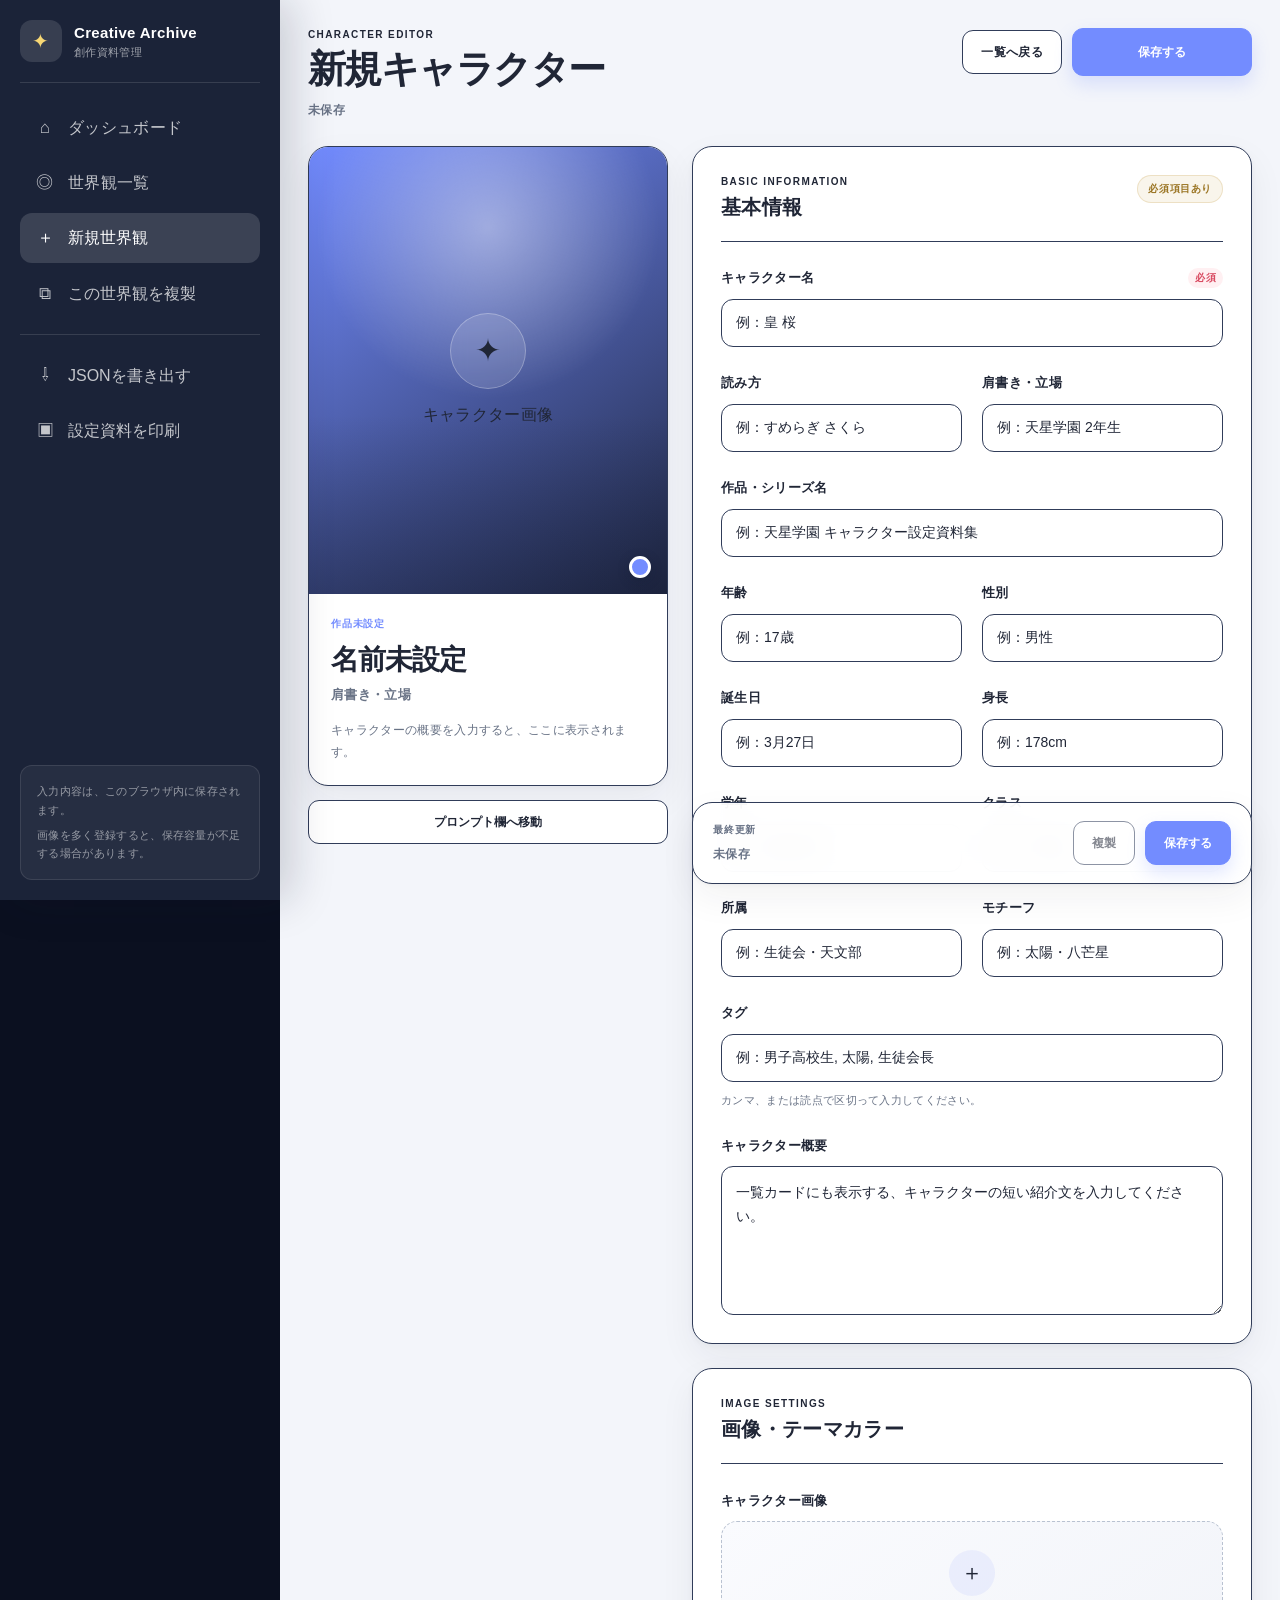
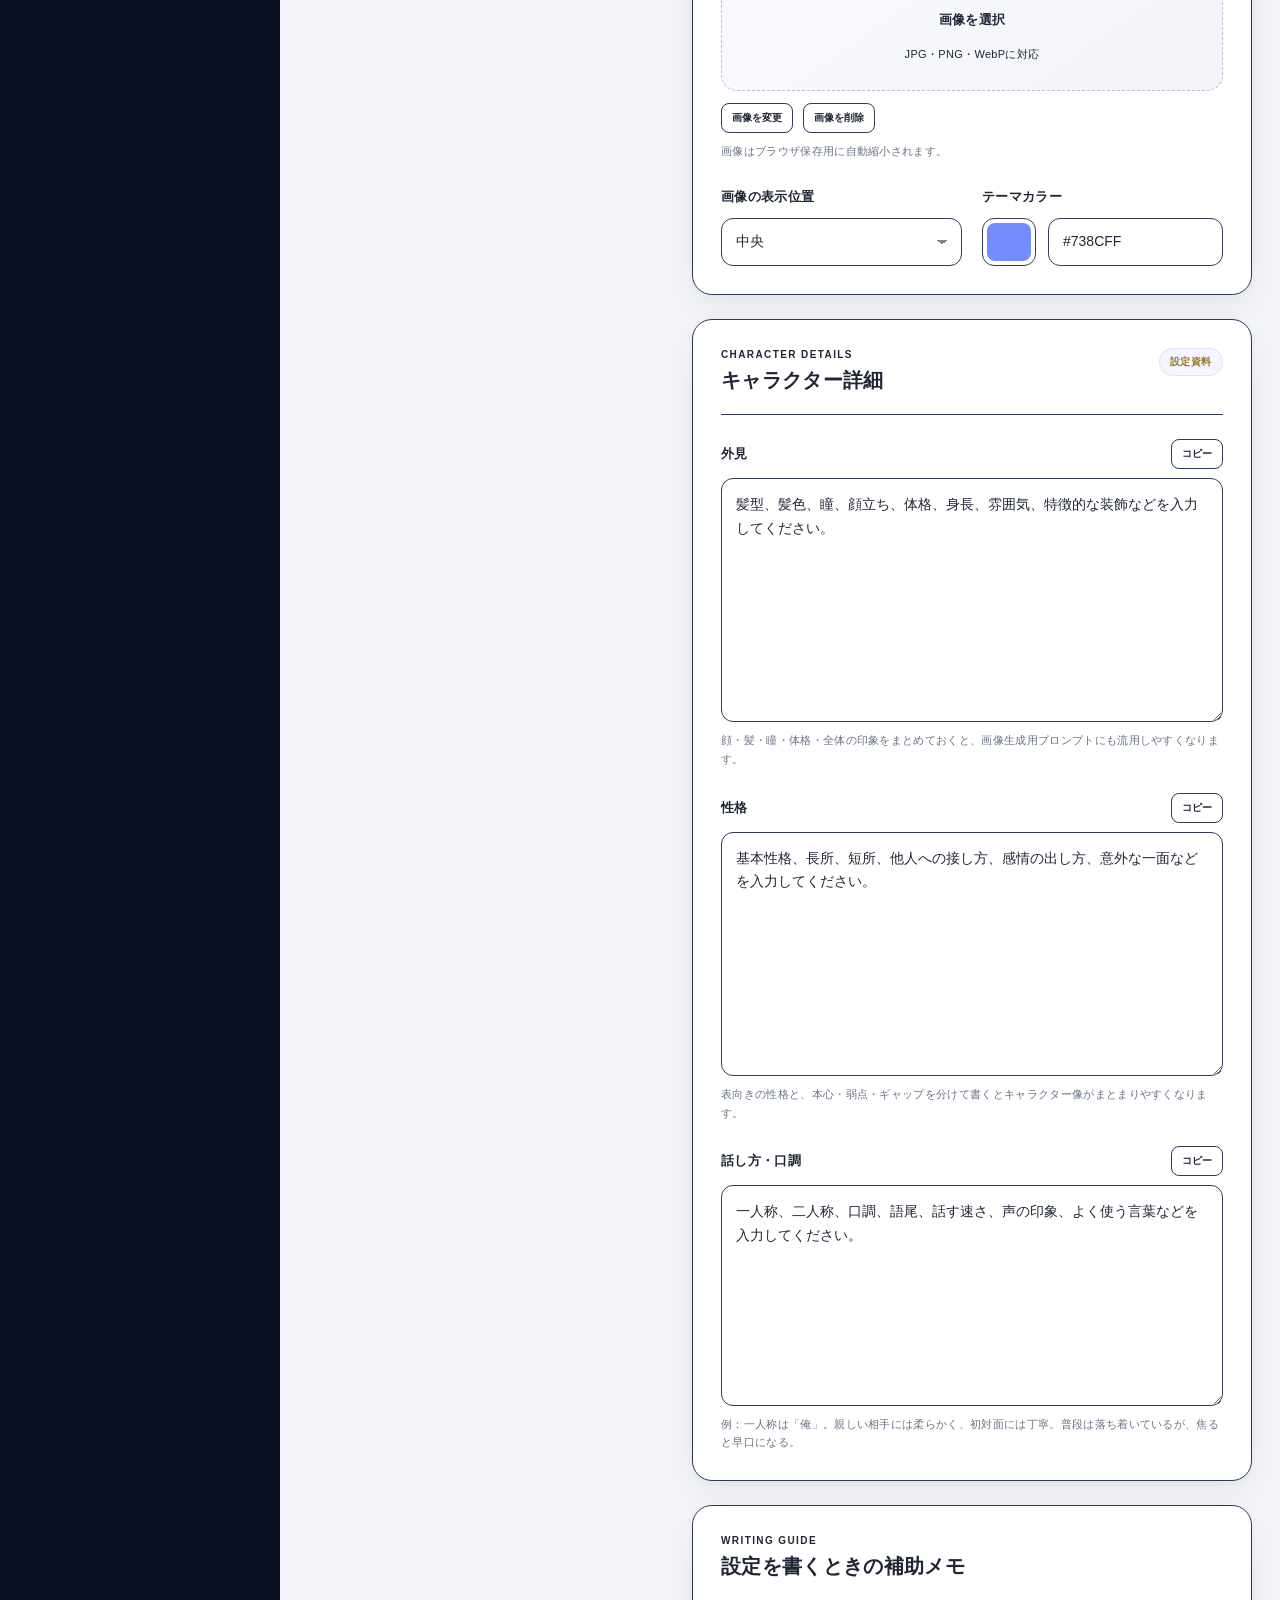
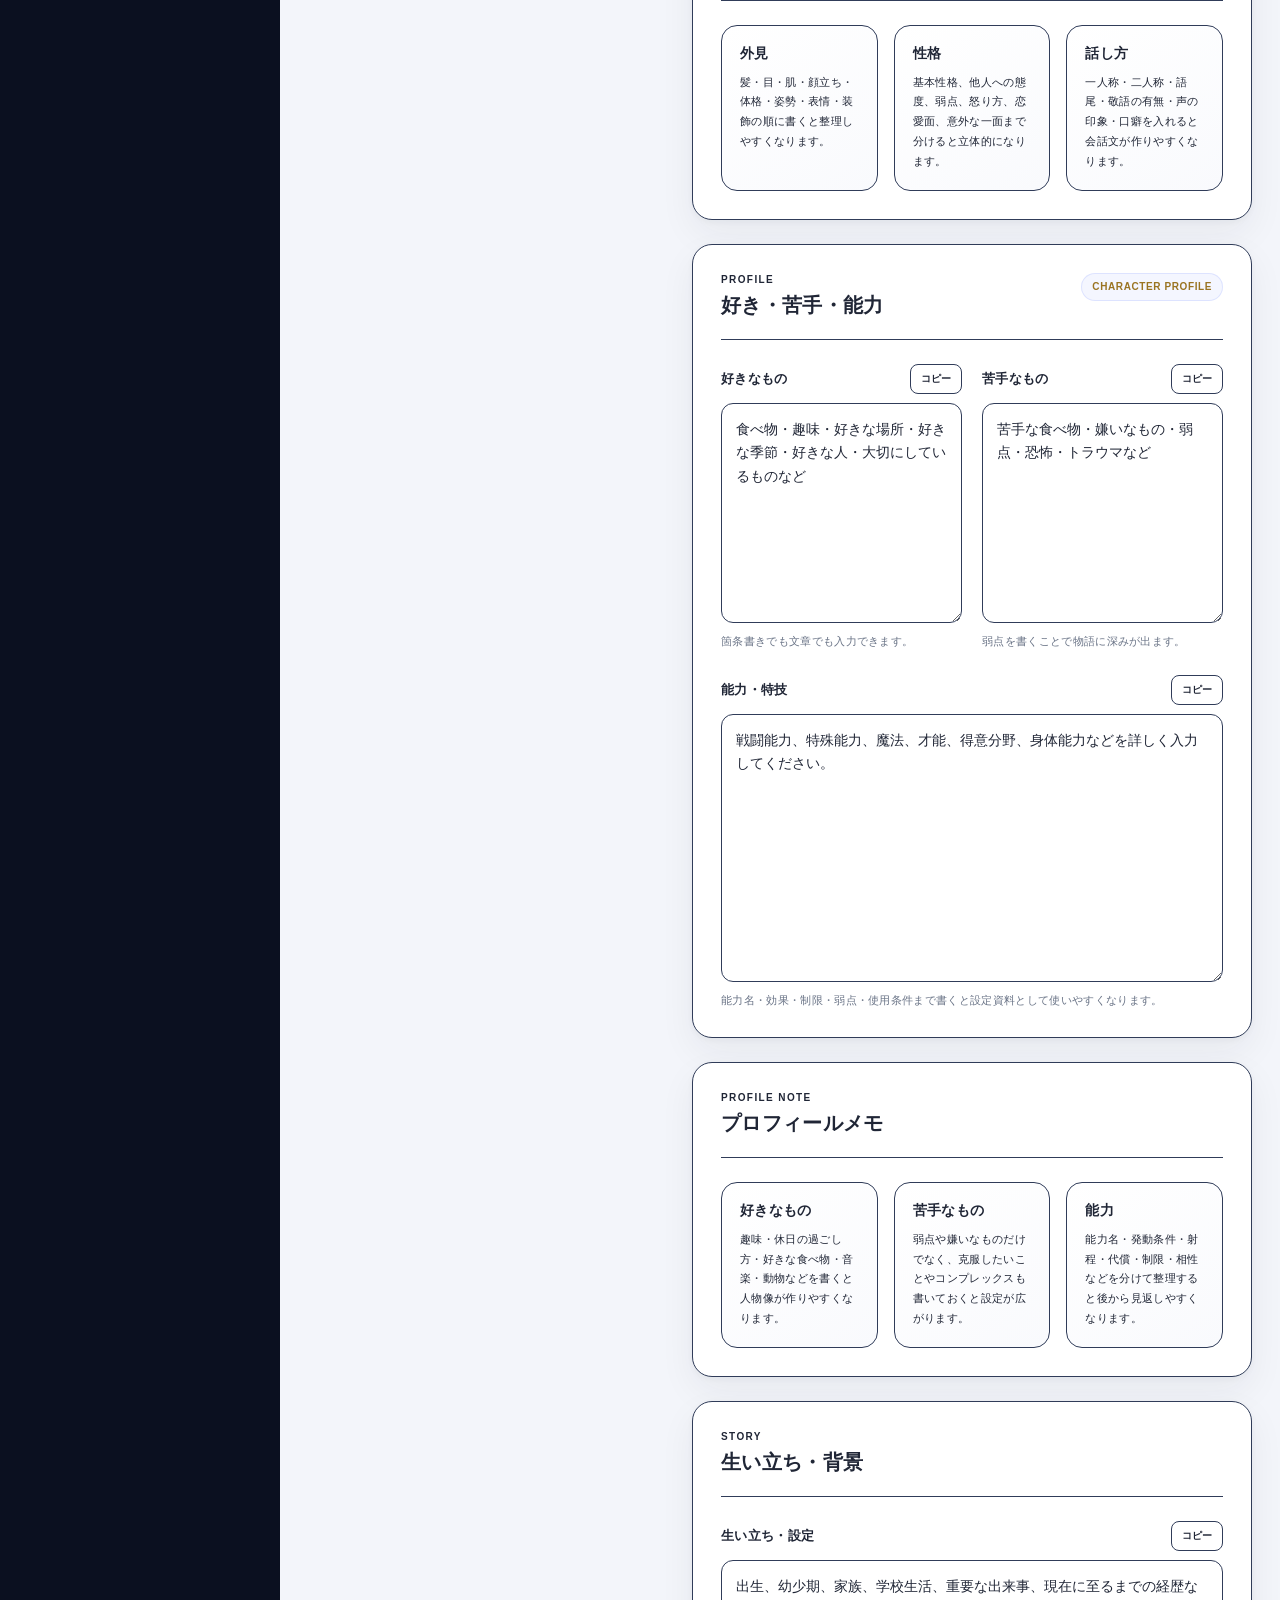
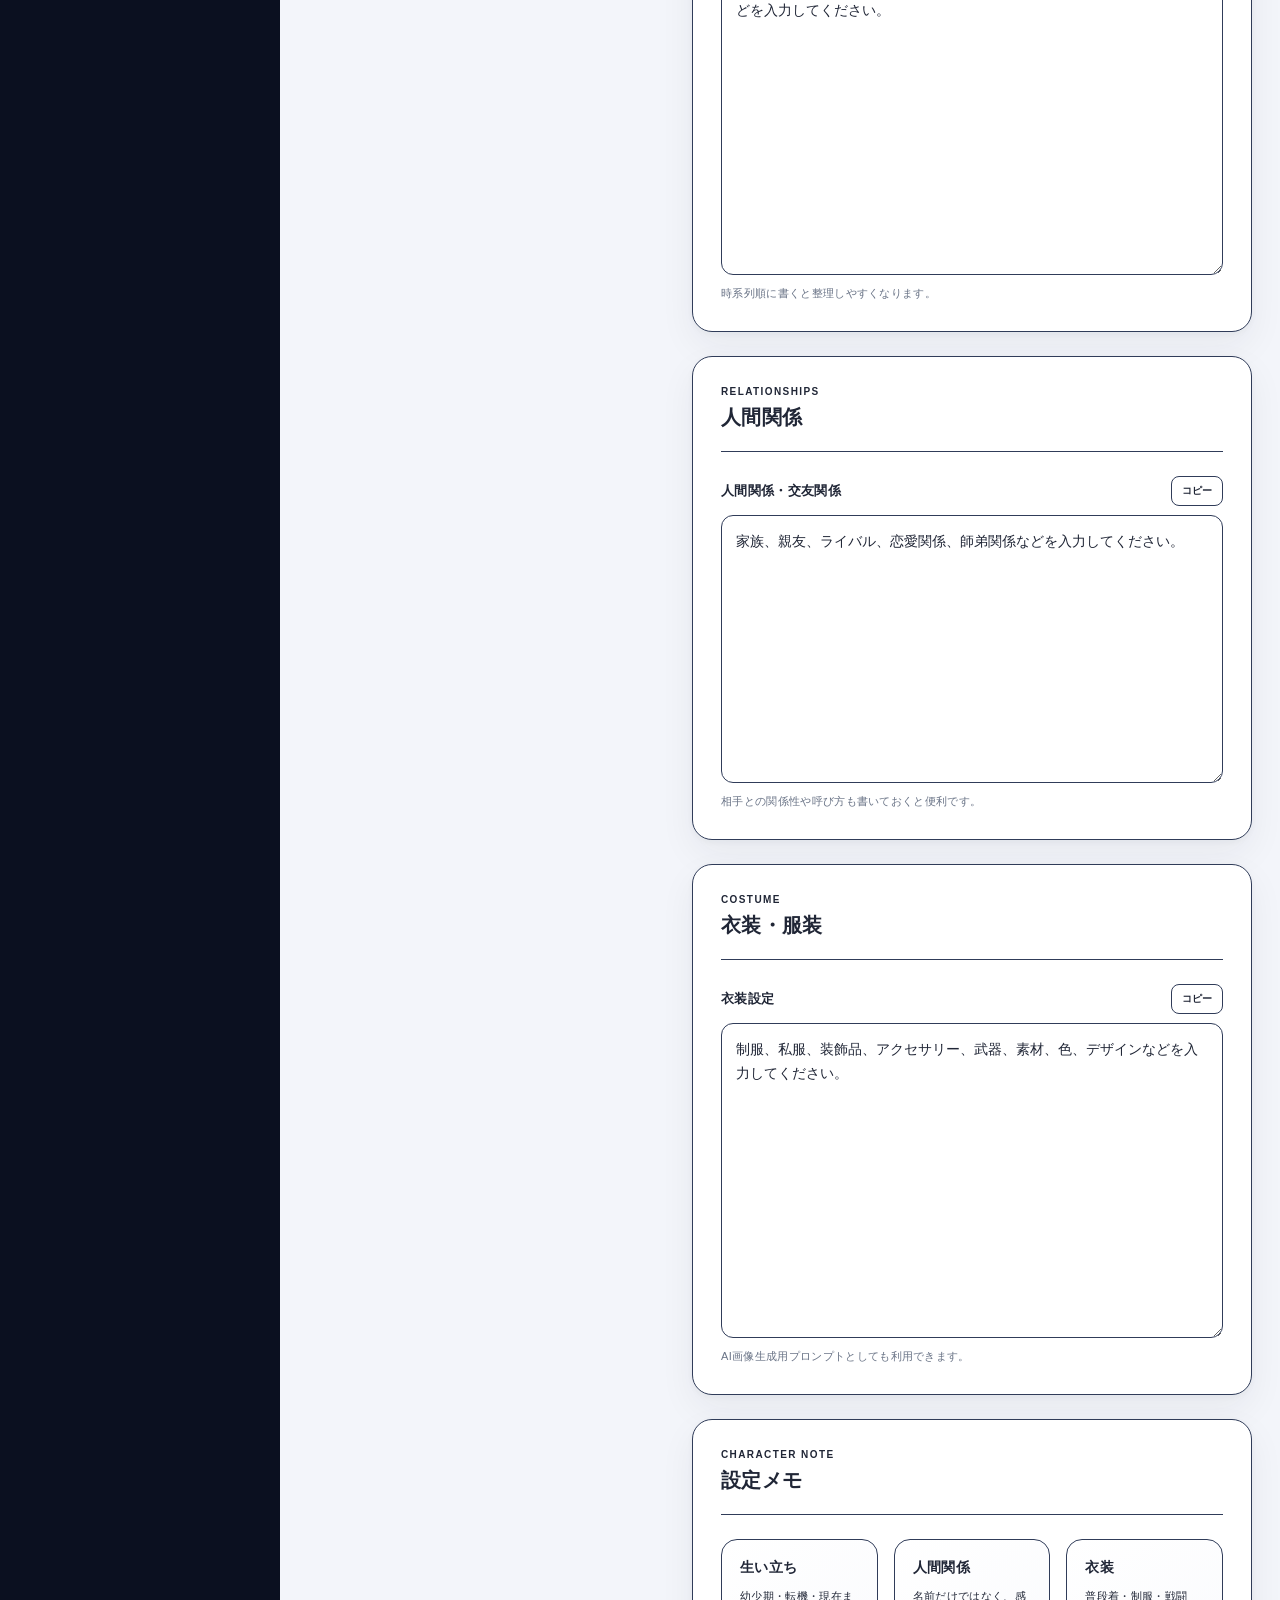
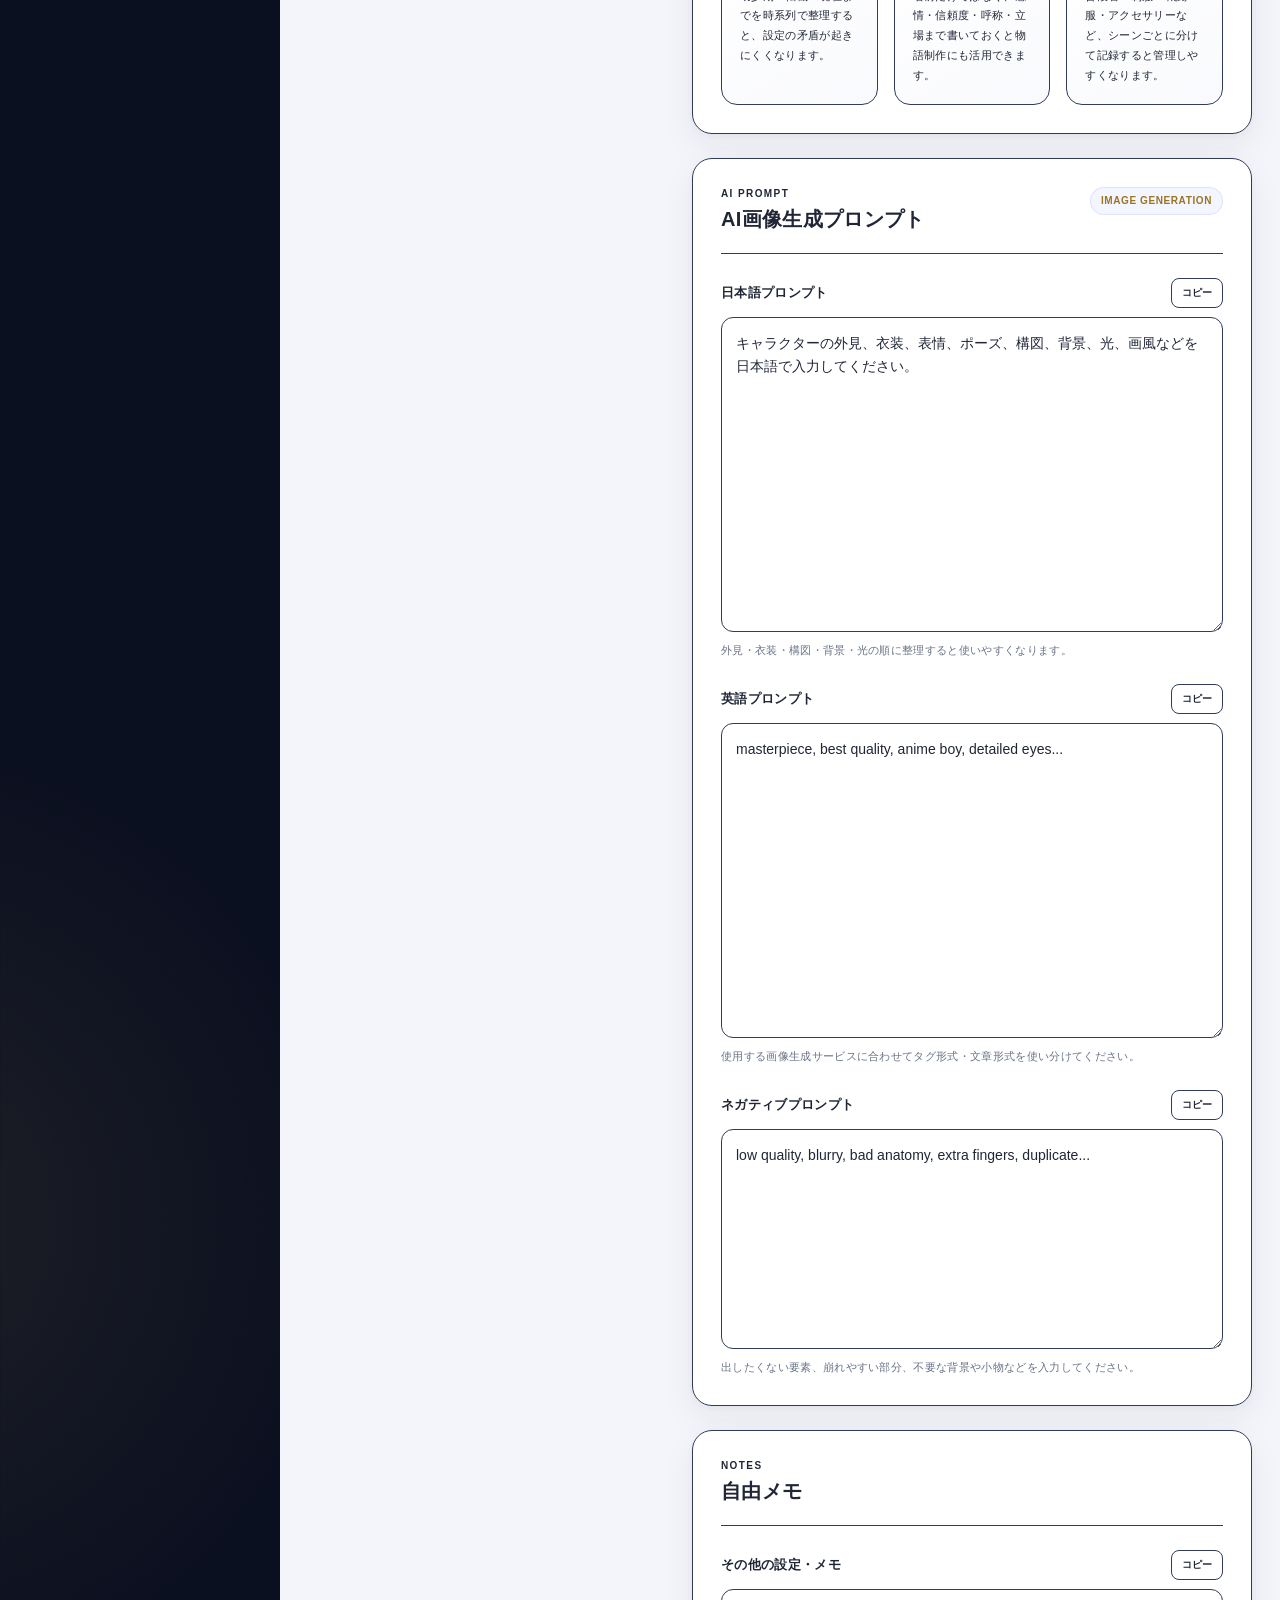
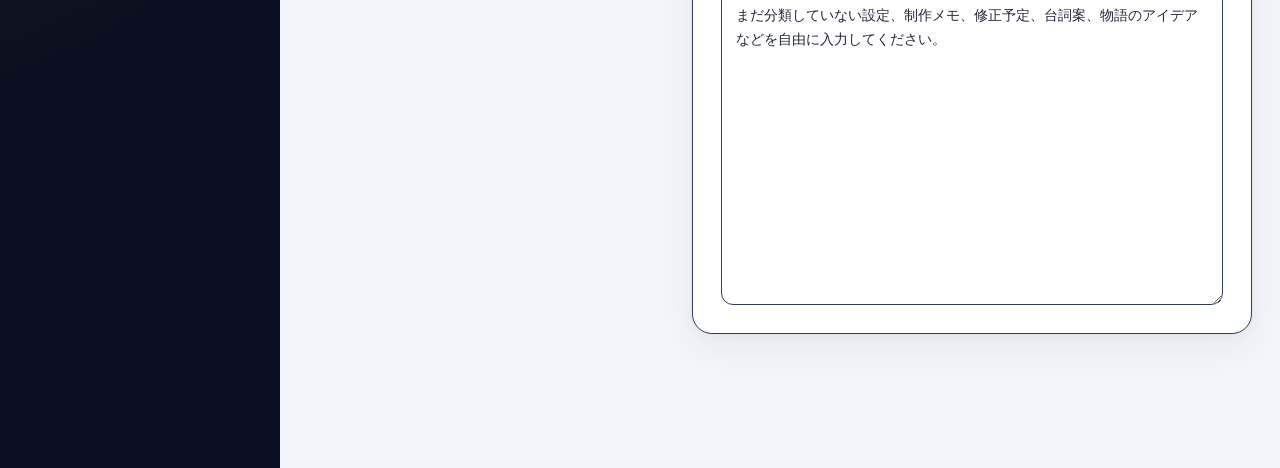
==== commit 05a05563: "Add world, organization, glossary and item management" ====
--- a/character.html
+++ b/character.html
@@ -122,13 +122,7 @@
     <p>画像を多く登録すると、保存容量が不足する場合があります。</p>
   </div>
 </aside>
-
-    <button
-      class="sidebar-overlay"
-      id="sidebarOverlay"
-      type="button"
-      aria-label="メニューを閉じる"
-    ></button>
+<div class="sidebar-overlay" id="sidebarOverlay" aria-hidden="true"></div>
 
     <!-- ======================================
          Main
--- a/css/common.css
+++ b/css/common.css
@@ -978,3 +978,321 @@
     transition-duration: 0.01ms !important;
   }
 }
+
+/* =========================================================
+   Sidebar
+========================================================= */
+
+.sidebar {
+  position: fixed;
+  top: 0;
+  left: 0;
+  z-index: 1000;
+  display: flex;
+  flex-direction: column;
+  width: 280px;
+  height: 100dvh;
+  padding: 20px;
+  background: #1b2338;
+  color: #fff;
+  box-shadow: 12px 0 40px rgb(15 23 42 / 18%);
+}
+
+.sidebar__header {
+  display: flex;
+  align-items: center;
+  justify-content: space-between;
+  gap: 16px;
+  padding-bottom: 20px;
+  border-bottom: 1px solid rgb(255 255 255 / 12%);
+}
+
+.brand {
+  display: flex;
+  align-items: center;
+  gap: 12px;
+  min-width: 0;
+  color: inherit;
+  text-decoration: none;
+}
+
+.brand__mark {
+  display: grid;
+  flex-shrink: 0;
+  place-items: center;
+  width: 42px;
+  height: 42px;
+  border-radius: 12px;
+  background: rgb(255 255 255 / 12%);
+  color: #f7d774;
+  font-size: 20px;
+}
+
+.brand__text {
+  display: flex;
+  flex-direction: column;
+  min-width: 0;
+}
+
+.brand__text strong {
+  overflow: hidden;
+  color: #fff;
+  font-size: 15px;
+  font-weight: 700;
+  line-height: 1.4;
+  text-overflow: ellipsis;
+  white-space: nowrap;
+}
+
+.brand__text small {
+  margin-top: 2px;
+  color: rgb(255 255 255 / 58%);
+  font-size: 11px;
+  line-height: 1.4;
+}
+
+.sidebar__close {
+  display: none;
+  flex-shrink: 0;
+}
+
+.sidebar__nav {
+  display: flex;
+  flex-direction: column;
+  gap: 6px;
+  margin-top: 20px;
+}
+
+.sidebar__link {
+  display: flex;
+  align-items: center;
+  gap: 12px;
+  width: 100%;
+  min-height: 46px;
+  padding: 11px 14px;
+  border: 0;
+  border-radius: 12px;
+  background: transparent;
+  color: rgb(255 255 255 / 74%);
+  font: inherit;
+  text-align: left;
+  text-decoration: none;
+  cursor: pointer;
+  transition:
+    background-color 0.2s ease,
+    color 0.2s ease;
+}
+
+.sidebar__link:hover {
+  background: rgb(255 255 255 / 8%);
+  color: #fff;
+}
+
+.sidebar__link.is-active {
+  background: rgb(255 255 255 / 14%);
+  color: #fff;
+}
+
+.sidebar__button {
+  appearance: none;
+}
+
+.sidebar__link:disabled {
+  opacity: 0.4;
+  cursor: not-allowed;
+}
+
+.sidebar__link:disabled:hover {
+  background: transparent;
+  color: rgb(255 255 255 / 74%);
+}
+
+.sidebar__icon {
+  display: grid;
+  flex: 0 0 22px;
+  place-items: center;
+  width: 22px;
+  height: 22px;
+  color: currentColor;
+  font-size: 17px;
+  line-height: 1;
+}
+
+.sidebar__separator {
+  width: 100%;
+  height: 1px;
+  margin: 10px 0;
+  background: rgb(255 255 255 / 12%);
+}
+
+.sidebar__note {
+  margin-top: auto;
+  padding: 16px;
+  border: 1px solid rgb(255 255 255 / 10%);
+  border-radius: 12px;
+  background: rgb(255 255 255 / 5%);
+}
+
+.sidebar__note p {
+  margin: 0;
+  color: rgb(255 255 255 / 52%);
+  font-size: 11px;
+  line-height: 1.7;
+}
+
+.sidebar__note p + p {
+  margin-top: 6px;
+}
+
+/* =========================================================
+   Main layout
+========================================================= */
+
+.main {
+  min-width: 0;
+  margin-left: 280px;
+}
+
+/* =========================================================
+   Topbar menu button
+========================================================= */
+
+.topbar__menu {
+  display: none;
+  place-items: center;
+  flex-shrink: 0;
+  width: 42px;
+  height: 42px;
+  padding: 0;
+  border: 1px solid #d8dde7;
+  border-radius: 10px;
+  background: #fff;
+  color: #1b2338;
+  cursor: pointer;
+  font-size: 20px;
+  line-height: 1;
+  transition:
+    background-color 0.2s ease,
+    border-color 0.2s ease,
+    color 0.2s ease;
+}
+
+.topbar__menu:hover {
+  border-color: #b8c0cf;
+  background: #f8fafc;
+  color: #0f172a;
+}
+
+/* =========================================================
+   Sidebar overlay
+========================================================= */
+
+.sidebar-overlay {
+  position: fixed;
+  inset: 0;
+  z-index: 999;
+  visibility: hidden;
+  background: rgb(14 18 30 / 55%);
+  opacity: 0;
+  pointer-events: none;
+  transition:
+    opacity 0.25s ease,
+    visibility 0.25s ease;
+}
+
+/* =========================================================
+   Responsive
+========================================================= */
+
+@media (max-width: 900px) {
+  .main {
+    margin-left: 0;
+  }
+
+  .sidebar {
+    width: min(300px, calc(100vw - 48px));
+    transform: translateX(-100%);
+    transition: transform 0.25s ease;
+  }
+
+  body.is-menu-open .sidebar {
+    transform: translateX(0);
+  }
+
+  .topbar__menu {
+    display: grid;
+  }
+
+  .sidebar__close {
+    display: grid;
+  }
+
+  .sidebar-overlay {
+    visibility: hidden;
+    opacity: 0;
+    pointer-events: none;
+  }
+
+  body.is-menu-open .sidebar-overlay {
+    visibility: visible;
+    opacity: 1;
+    pointer-events: auto;
+  }
+
+  body.is-menu-open {
+    overflow: hidden;
+  }
+}
+
+@media (max-width: 560px) {
+  .sidebar {
+    width: min(300px, calc(100vw - 24px));
+    padding: 16px;
+  }
+
+  .sidebar__header {
+    padding-bottom: 16px;
+  }
+
+  .sidebar__nav {
+    margin-top: 16px;
+  }
+
+  .sidebar__link {
+    min-height: 44px;
+    padding: 10px 12px;
+  }
+}
+
+/* =========================================================
+   Topbar menu button
+========================================================= */
+
+.topbar__menu {
+  display: none;
+  place-items: center;
+  width: 42px;
+  height: 42px;
+  padding: 0;
+  border: 1px solid #d8dde7;
+  border-radius: 10px;
+  background: #fff;
+  color: #1b2338;
+  cursor: pointer;
+  font-size: 20px;
+  line-height: 1;
+  transition:
+    background-color 0.2s ease,
+    border-color 0.2s ease;
+}
+
+.topbar__menu:hover {
+  border-color: #b8c0cf;
+  background: #f8fafc;
+}
+
+@media (max-width: 900px) {
+  .topbar__menu {
+    display: grid;
+  }
+}
